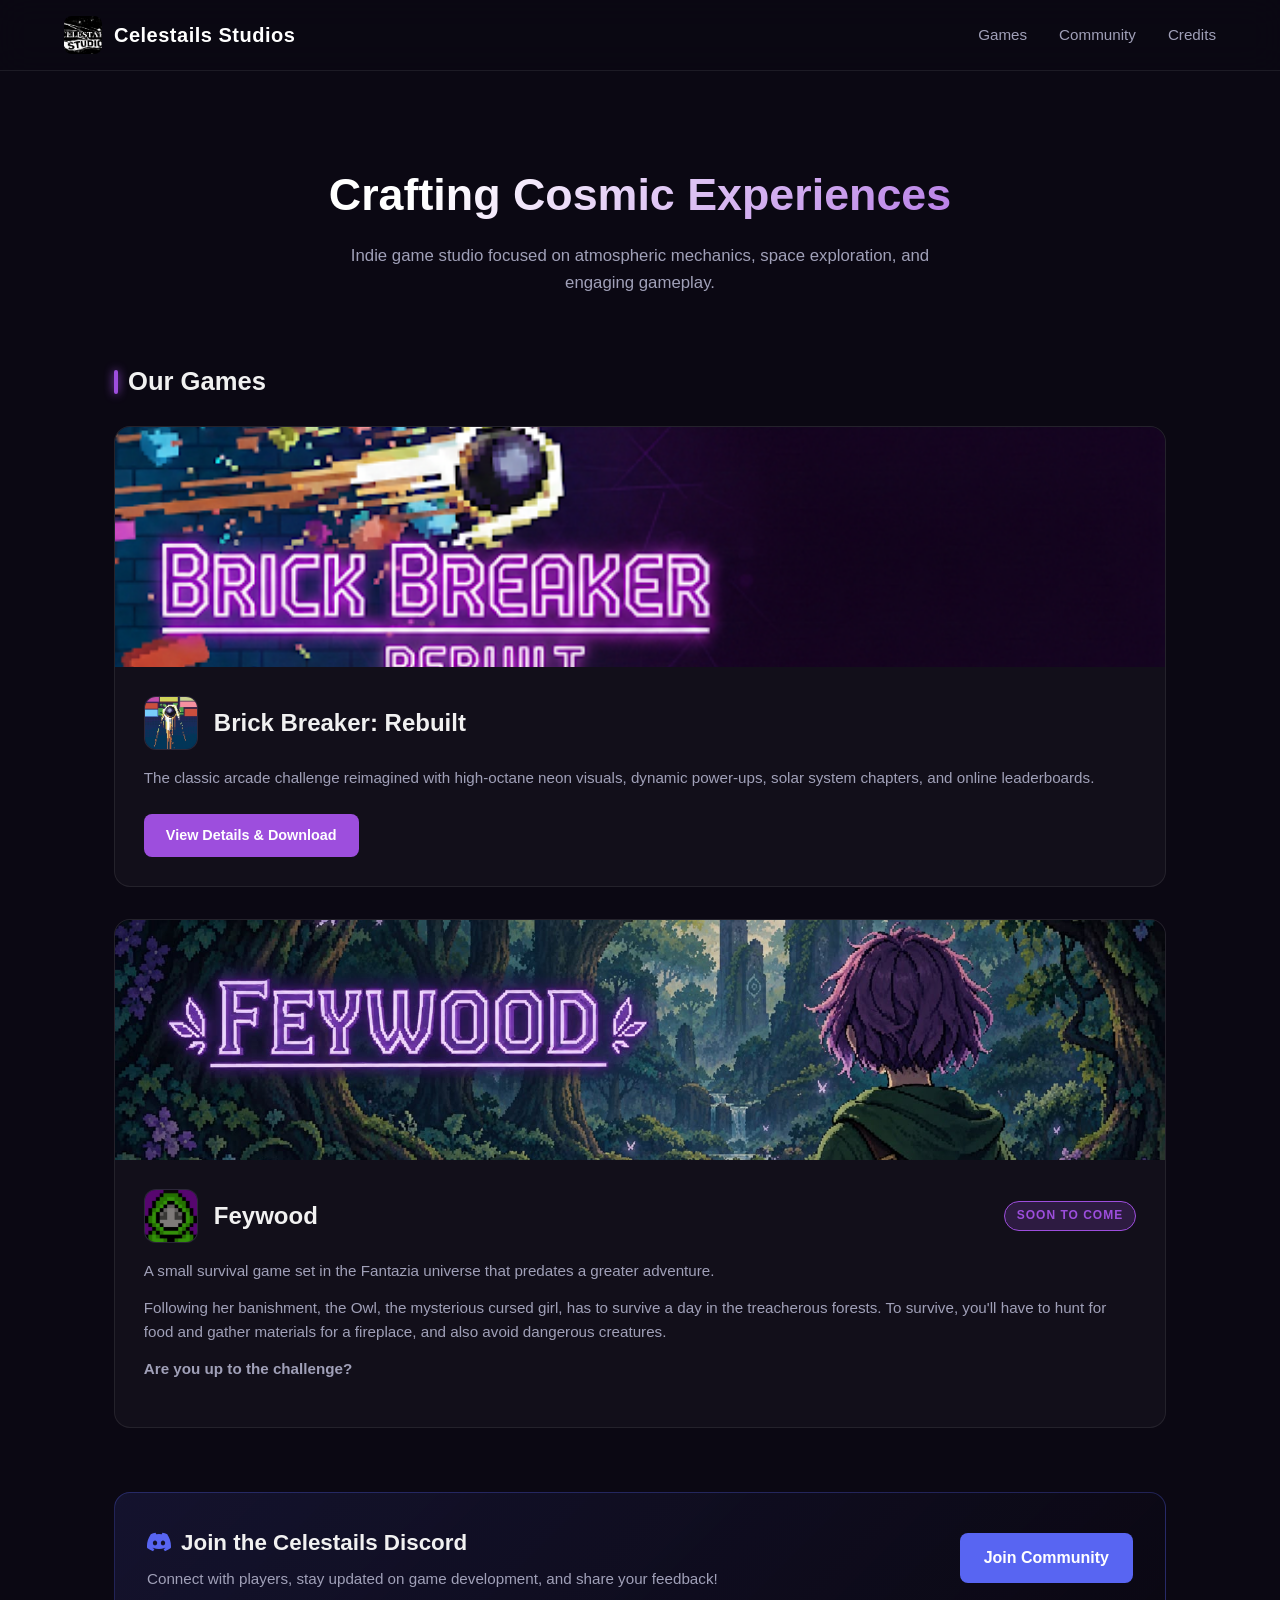
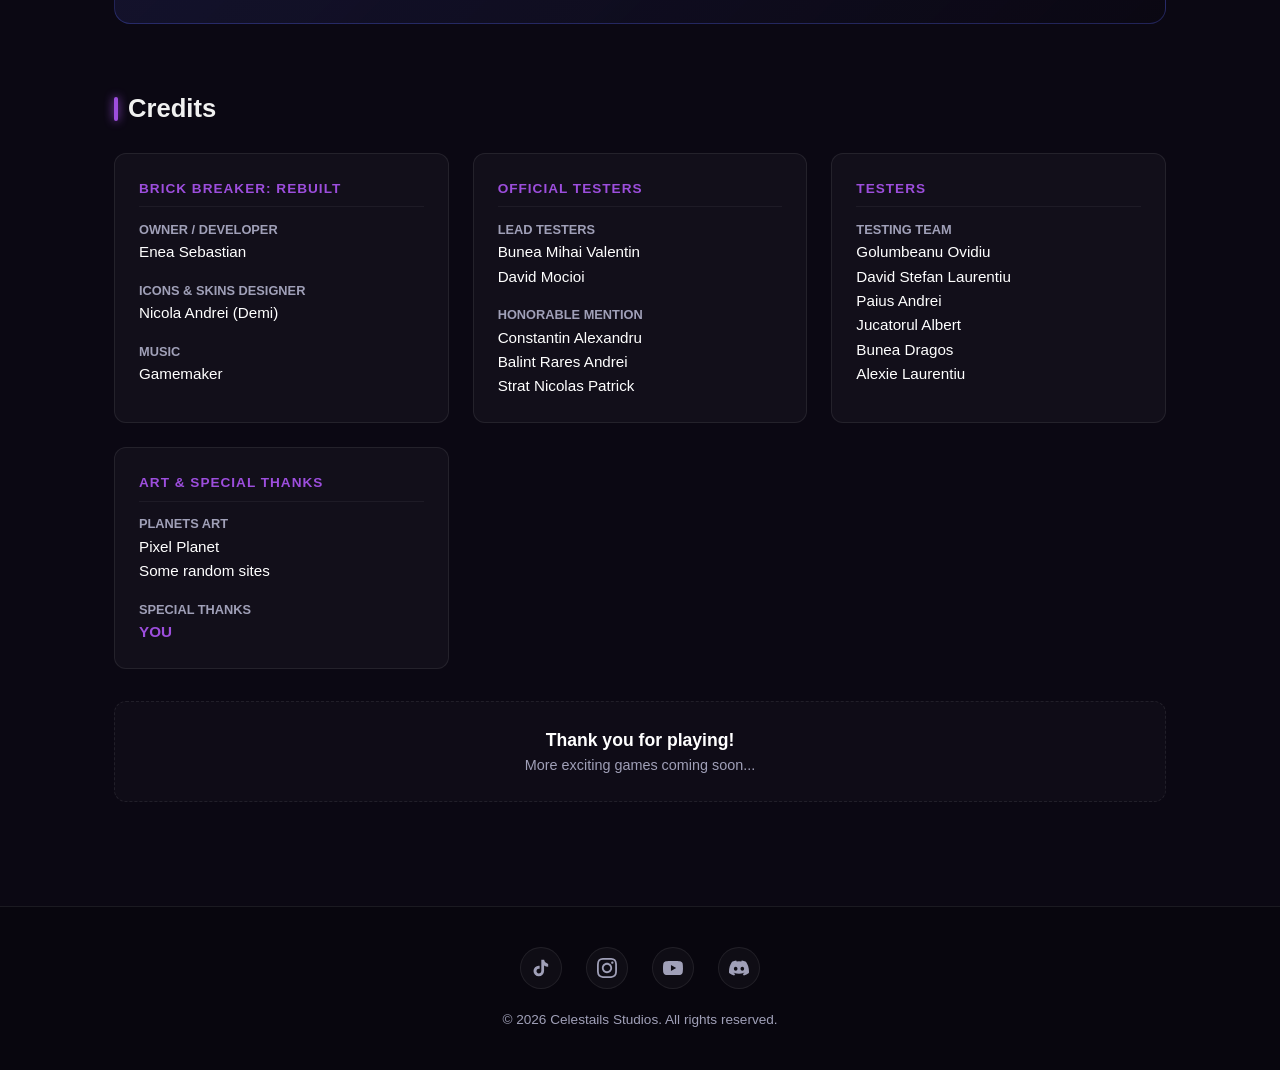
==== index.html @ 31f3bcfd "Update" ====
<!DOCTYPE html>
<html lang="en">
<head>
    <meta charset="UTF-8">
    <meta name="viewport" content="width=device-width, initial-scale=1.0">
    <title>Celestails Studios - Official Website</title>
    <link rel="stylesheet" href="style.css">
</head>
<body>

    <!-- HEADER GLASSMARPHISM -->
    <header>
        <a href="index.html" class="logo-container">
            <img src="assets/Celestails Studios Banner.png" alt="Celestails Studios Logo" class="logo-img" onerror="this.style.display='none'">
            <span class="logo-text">Celestails Studios</span>
        </a>
        <nav>
            <a href="#games">Games</a>
            <a href="#discord">Community</a>
            <a href="#credits">Credits</a>
        </nav>
    </header>

    <div class="container">

        <!-- HERO SECTION -->
        <section class="hero">
            <h1>Crafting Cosmic Experiences</h1>
            <p>Indie game studio focused on atmospheric mechanics, space exploration, and engaging gameplay.</p>
        </section>

        <!-- OUR GAMES SECTION -->
        <section id="games">
            <h2 class="section-title">Our Games</h2>

            <div class="games-grid">

                <!-- GAME 1: BRICK BREAKER REBUILT -->
                <div class="game-card">
                    <img src="assets/BrickBreakerBanner.png" alt="Brick Breaker Banner" class="game-banner">
                    <div class="game-content">
                        <div class="game-header-flex">
                            <img src="assets/BrickBreakerIcon.png" alt="Brick Breaker Icon" class="game-icon">
                            <div>
                                <h3 class="game-title">Brick Breaker: Rebuilt</h3>
                            </div>
                        </div>
                        <div class="game-description">
                            <p>The classic arcade challenge reimagined with high-octane neon visuals, dynamic power-ups, solar system chapters, and online leaderboards.</p>
                        </div>
                        <a href="game.html" class="btn-action">View Details & Download</a>
                    </div>
                </div>

                <!-- GAME 2: FEYWOOD (SOON TO COME) -->
                <div class="game-card">
                    <img src="assets/FeywoodBanner.jpeg" alt="Feywood Banner" class="game-banner">
                    <div class="game-content">
                        <div class="game-header-flex">
                            <img src="assets/FeywoodIcon.jpeg" alt="Feywood Icon" class="game-icon">
                            <div>
                                <h3 class="game-title">Feywood</h3>
                            </div>
                            <span class="badge-soon">Soon to Come</span>
                        </div>
                        <div class="game-description">
                            <p>A small survival game set in the Fantazia universe that predates a greater adventure.</p>
                            <p>Following her banishment, the Owl, the mysterious cursed girl, has to survive a day in the treacherous forests. To survive, you'll have to hunt for food and gather materials for a fireplace, and also avoid dangerous creatures.</p>
                            <p><strong>Are you up to the challenge?</strong></p>
                        </div>
                    </div>
                </div>

            </div>
        </section>

        <!-- DISCORD COMMUNITY SECTION -->
        <section id="discord">
            <div class="discord-section">
                <div class="discord-info">
                    <h3>
                        <svg width="24" height="24" viewBox="0 0 24 24" fill="#5865F2"><path d="M20.317 4.37a19.791 19.791 0 0 0-4.885-1.515.074.074 0 0 0-.079.037c-.21.375-.444.864-.608 1.25a18.27 18.27 0 0 0-5.487 0 12.64 12.64 0 0 0-.617-1.25.077.077 0 0 0-.079-.037A19.736 19.736 0 0 0 3.677 4.37a.07.07 0 0 0-.032.027C.533 9.046-.32 13.58.099 18.057a.082.082 0 0 0 .031.057 19.9 19.9 0 0 0 5.993 3.03.078.078 0 0 0 .084-.028c.462-.63.874-1.295 1.226-1.994.021-.041.001-.09-.041-.106a13.107 13.107 0 0 1-1.872-.892.077.077 0 0 1-.008-.128 10.2 10.2 0 0 0 .372-.292.074.074 0 0 1 .077-.01c3.928 1.793 8.18 1.793 12.061 0a.074.074 0 0 1 .078.01c.12.098.246.198.373.292a.077.077 0 0 1-.006.127 12.299 12.299 0 0 1-1.873.892.077.077 0 0 0-.041.107c.36.698.772 1.362 1.225 1.993a.076.076 0 0 0 .084.028 19.839 19.839 0 0 0 6.002-3.03.077.077 0 0 0 .032-.054c.5-5.177-.838-9.674-3.549-13.66a.061.061 0 0 0-.031-.028zM8.02 15.33c-1.183 0-2.157-1.085-2.157-2.419 0-1.333.956-2.419 2.157-2.419 1.21 0 2.176 1.096 2.157 2.42 0 1.333-.956 2.418-2.157 2.418zm7.975 0c-1.183 0-2.157-1.085-2.157-2.419 0-1.333.955-2.419 2.157-2.419 1.21 0 2.176 1.096 2.157 2.42 0 1.333-.946 2.418-2.157 2.418z" /></svg>
                        Join the Celestails Discord
                    </h3>
                    <p>Connect with players, stay updated on game development, and share your feedback!</p>
                </div>
                <a href="https://discord.gg/8gHms44fTD" target="_blank" rel="noopener noreferrer" class="btn-discord">
                    Join Community
                </a>
            </div>
        </section>

        <!-- CREDITS SECTION -->
        <section id="credits" class="credits-container">
            <h2 class="section-title">Credits</h2>

            <div class="credits-grid">

                <div class="credit-card">
                    <h4>Brick Breaker: Rebuilt</h4>
                    <div class="credit-group">
                        <div class="credit-role">Owner / Developer</div>
                        <div class="credit-name">Enea Sebastian</div>
                    </div>
                    <div class="credit-group">
                        <div class="credit-role">Icons & Skins Designer</div>
                        <div class="credit-name">Nicola Andrei (Demi)</div>
                    </div>
                    <div class="credit-group">
                        <div class="credit-role">Music</div>
                        <div class="credit-name">Gamemaker</div>
                    </div>
                </div>

                <div class="credit-card">
                    <h4>Official Testers</h4>
                    <div class="credit-group">
                        <div class="credit-role">Lead Testers</div>
                        <div class="credit-name">Bunea Mihai Valentin</div>
                        <div class="credit-name">David Mocioi</div>
                    </div>
                    <div class="credit-group" style="margin-top: 0.8rem;">
                        <div class="credit-role">Honorable Mention</div>
                        <div class="credit-name">Constantin Alexandru</div>
                        <div class="credit-name">Balint Rares Andrei</div>
                        <div class="credit-name">Strat Nicolas Patrick</div>
                    </div>
                </div>

                <div class="credit-card">
                    <h4>Testers</h4>
                    <div class="credit-group">
                        <div class="credit-role">Testing Team</div>
                        <div class="credit-name">Golumbeanu Ovidiu</div>
                        <div class="credit-name">David Stefan Laurentiu</div>
                        <div class="credit-name">Paius Andrei</div>
                        <div class="credit-name">Jucatorul Albert</div>
                        <div class="credit-name">Bunea Dragos</div>
                        <div class="credit-name">Alexie Laurentiu</div>
                    </div>
                </div>

                <div class="credit-card">
                    <h4>Art & Special Thanks</h4>
                    <div class="credit-group">
                        <div class="credit-role">Planets Art</div>
                        <div class="credit-name">Pixel Planet</div>
                        <div class="credit-name">Some random sites</div>
                    </div>
                    <div class="credit-group" style="margin-top: 0.8rem;">
                        <div class="credit-role">Special Thanks</div>
                        <div class="credit-name" style="color: var(--accent-purple); font-weight: 700;">YOU</div>
                    </div>
                </div>

            </div>

            <div class="credits-footer-note">
                <h5>Thank you for playing!</h5>
                <p>More exciting games coming soon...</p>
            </div>
        </section>

    </div>

    <!-- FOOTER -->
    <footer>
        <div class="social-links">
            <a href="https://www.tiktok.com/@celestails.studios" target="_blank" rel="noopener noreferrer" class="social-icon" title="TikTok">
                <svg viewBox="0 0 24 24"><path d="M19.59 6.69a4.83 4.83 0 0 1-3.77-4.25V2h-3.45v13.67a2.89 2.89 0 0 1-5.2 1.74 2.89 2.89 0 0 1 2.31-4.64 2.93 2.93 0 0 1 .88.13V9.4a6.84 6.84 0 0 0-1-.05A6.33 6.33 0 0 0 3 15.68 6.34 6.34 0 0 0 9.33 22 6.33 6.33 0 0 0 15.67 15.68V9a8.16 8.16 0 0 0 4.92 1.62V7.17a4.85 4.85 0 0 1-1-.48z" /></svg>
            </a>

            <a href="https://www.instagram.com/celestails.studios" target="_blank" rel="noopener noreferrer" class="social-icon" title="Instagram">
                <svg viewBox="0 0 24 24"><path d="M12 2.163c3.204 0 3.584.012 4.85.07 3.252.148 4.771 1.691 4.919 4.919.058 1.265.069 1.645.069 4.849 0 3.205-.012 3.584-.069 4.849-.149 3.225-1.664 4.771-4.919 4.919-1.266.058-1.644.07-4.85.07-3.204 0-3.584-.012-4.849-.07-3.26-.149-4.771-1.699-4.919-4.92-.058-1.265-.07-1.644-.07-4.849 0-3.204.013-3.583.07-4.849.149-3.227 1.664-4.771 4.919-4.919 1.266-.057 1.645-.069 4.849-.069zm0-2.163c-3.259 0-3.667.014-4.947.072-4.358.2-6.78 2.618-6.98 6.98-.059 1.281-.073 1.689-.073 4.948 0 3.259.014 3.668.072 4.948.2 4.358 2.618 6.78 6.98 6.98 1.281.058 1.689.072 4.948.072 3.259 0 3.668-.014 4.948-.072 4.354-.2 6.782-2.618 6.979-6.98.059-1.28.073-1.689.073-4.948 0-3.259-.014-3.667-.072-4.947-.196-4.354-2.617-6.78-6.979-6.98-1.281-.059-1.69-.073-4.949-.073zm0 5.838c-3.403 0-6.162 2.759-6.162 6.162s2.759 6.163 6.162 6.163 6.162-2.759 6.162-6.163c0-3.403-2.759-6.162-6.162-6.162zm0 10.162c-2.209 0-4-1.79-4-4 0-2.209 1.791-4 4-4s4 1.791 4 4c0 2.21-1.791 4-4 4zm6.406-11.845c-.796 0-1.441.645-1.441 1.44s.645 1.44 1.441 1.44c.795 0 1.439-.645 1.439-1.44s-.644-1.44-1.439-1.44z" /></svg>
            </a>

            <a href="https://www.youtube.com/@CelestailsStudios" target="_blank" rel="noopener noreferrer" class="social-icon" title="YouTube">
                <svg viewBox="0 0 24 24"><path d="M23.498 6.186a3.016 3.016 0 0 0-2.122-2.136C19.505 3.545 12 3.545 12 3.545s-7.505 0-9.377.505A3.017 3.017 0 0 0 .502 6.186C0 8.07 0 12 0 12s0 3.93.502 5.814a3.016 3.016 0 0 0 2.122 2.136c1.871.505 9.376.505 9.376.505s7.505 0 9.377-.505a3.015 3.015 0 0 0 2.122-2.136C24 15.93 24 12 24 12s0-3.93-.502-5.814zM9.545 15.568V8.432L15.818 12l-6.273 3.568z" /></svg>
            </a>

            <a href="https://discord.gg/8gHms44fTD" target="_blank" rel="noopener noreferrer" class="social-icon" title="Discord">
                <svg viewBox="0 0 24 24"><path d="M20.317 4.37a19.791 19.791 0 0 0-4.885-1.515.074.074 0 0 0-.079.037c-.21.375-.444.864-.608 1.25a18.27 18.27 0 0 0-5.487 0 12.64 12.64 0 0 0-.617-1.25.077.077 0 0 0-.079-.037A19.736 19.736 0 0 0 3.677 4.37a.07.07 0 0 0-.032.027C.533 9.046-.32 13.58.099 18.057a.082.082 0 0 0 .031.057 19.9 19.9 0 0 0 5.993 3.03.078.078 0 0 0 .084-.028c.462-.63.874-1.295 1.226-1.994.021-.041.001-.09-.041-.106a13.107 13.107 0 0 1-1.872-.892.077.077 0 0 1-.008-.128 10.2 10.2 0 0 0 .372-.292.074.074 0 0 1 .077-.01c3.928 1.793 8.18 1.793 12.061 0a.074.074 0 0 1 .078.01c.12.098.246.198.373.292a.077.077 0 0 1-.006.127 12.299 12.299 0 0 1-1.873.892.077.077 0 0 0-.041.107c.36.698.772 1.362 1.225 1.993a.076.076 0 0 0 .084.028 19.839 19.839 0 0 0 6.002-3.03.077.077 0 0 0 .032-.054c.5-5.177-.838-9.674-3.549-13.66a.061.061 0 0 0-.031-.028zM8.02 15.33c-1.183 0-2.157-1.085-2.157-2.419 0-1.333.956-2.419 2.157-2.419 1.21 0 2.176 1.096 2.157 2.42 0 1.333-.956 2.418-2.157 2.418zm7.975 0c-1.183 0-2.157-1.085-2.157-2.419 0-1.333.955-2.419 2.157-2.419 1.21 0 2.176 1.096 2.157 2.42 0 1.333-.946 2.418-2.157 2.418z" /></svg>
            </a>
        </div>
        <p class="copyright">&copy; 2026 Celestails Studios. All rights reserved.</p>
    </footer>

</body>
</html>
---- style.css ----
/* --- ROOT VARIABLES & BASE RESET --- */
:root {
    --bg-color: #0b0813;
    --card-bg: rgba(255, 255, 255, 0.03);
    --card-border: rgba(255, 255, 255, 0.08);
    --accent-purple: #9d4edd;
    --accent-glow: rgba(157, 78, 221, 0.35);
    --text-main: #f1f1f1;
    --text-muted: #a0a0b8;
    --discord-blue: #5865F2;
}

* {
    margin: 0;
    padding: 0;
    box-sizing: border-box;
    font-family: 'Segoe UI', Tahoma, Geneva, Verdana, sans-serif;
}

body {
    background-color: var(--bg-color);
    color: var(--text-main);
    line-height: 1.6;
    overflow-x: hidden;
}

/* --- GLASS HEADER --- */
header {
    position: sticky;
    top: 0;
    width: 100%;
    background: rgba(11, 8, 19, 0.75);
    backdrop-filter: blur(16px);
    -webkit-backdrop-filter: blur(16px);
    border-bottom: 1px solid var(--card-border);
    z-index: 1000;
    padding: 1rem 5%;
    display: flex;
    justify-content: space-between;
    align-items: center;
}

.logo-container {
    display: flex;
    align-items: center;
    gap: 12px;
    text-decoration: none;
}

.logo-img {
    width: 38px;
    height: 38px;
    border-radius: 8px;
    object-fit: cover;
}

.logo-text {
    font-size: 1.25rem;
    font-weight: 700;
    color: #fff;
    letter-spacing: 0.5px;
    transition: text-shadow 0.3s ease;
}

.logo-container:hover .logo-text {
    text-shadow: 0 0 12px var(--accent-purple);
}

nav {
    display: flex;
    gap: 2rem;
}

    nav a {
        color: var(--text-muted);
        text-decoration: none;
        font-weight: 500;
        font-size: 0.95rem;
        transition: color 0.3s ease;
        position: relative;
    }

        nav a:hover {
            color: var(--text-main);
        }

        nav a::after {
            content: '';
            position: absolute;
            width: 0;
            height: 2px;
            bottom: -4px;
            left: 0;
            background-color: var(--accent-purple);
            transition: width 0.3s ease;
        }

        nav a:hover::after {
            width: 100%;
        }

/* --- CONTAINER & HERO --- */
.container {
    max-width: 1100px;
    margin: 0 auto;
    padding: 2.5rem 1.5rem;
}

.hero {
    text-align: center;
    padding: 3rem 1rem 4rem 1rem;
}

    .hero h1 {
        font-size: 2.8rem;
        font-weight: 800;
        background: linear-gradient(135deg, #fff 30%, var(--accent-purple) 100%);
        -webkit-background-clip: text;
        -webkit-text-fill-color: transparent;
        margin-bottom: 0.8rem;
    }

    .hero p {
        color: var(--text-muted);
        max-width: 600px;
        margin: 0 auto;
        font-size: 1.05rem;
    }

.section-title {
    font-size: 1.6rem;
    font-weight: 700;
    margin-bottom: 1.5rem;
    display: flex;
    align-items: center;
    gap: 10px;
}

    .section-title::before {
        content: '';
        width: 4px;
        height: 24px;
        background: var(--accent-purple);
        border-radius: 2px;
        box-shadow: 0 0 10px var(--accent-purple);
    }

/* --- GAMES CARDS --- */
.games-grid {
    display: flex;
    flex-direction: column;
    gap: 2rem;
    margin-bottom: 4rem;
}

.game-card {
    background: var(--card-bg);
    border: 1px solid var(--card-border);
    border-radius: 16px;
    overflow: hidden;
    display: flex;
    flex-direction: column;
    transition: transform 0.3s ease, border-color 0.3s ease, box-shadow 0.3s ease;
}

    .game-card:hover {
        border-color: rgba(157, 78, 221, 0.4);
        box-shadow: 0 8px 30px rgba(0, 0, 0, 0.4);
    }

.game-banner {
    width: 100%;
    height: 240px;
    object-fit: cover;
    background-color: #1a1528;
}

.game-content {
    padding: 1.8rem;
}

.game-header-flex {
    display: flex;
    align-items: center;
    gap: 16px;
    margin-bottom: 1rem;
}

.game-icon {
    width: 54px;
    height: 54px;
    border-radius: 12px;
    object-fit: cover;
    border: 1px solid var(--card-border);
    background-color: #1a1528;
}

.game-title {
    font-size: 1.5rem;
    font-weight: 700;
}

.badge-soon {
    display: inline-block;
    background: rgba(157, 78, 221, 0.2);
    color: var(--accent-purple);
    border: 1px solid var(--accent-purple);
    padding: 4px 12px;
    border-radius: 20px;
    font-size: 0.75rem;
    font-weight: 700;
    text-transform: uppercase;
    letter-spacing: 1px;
    margin-left: auto;
}

.game-description {
    color: var(--text-muted);
    font-size: 0.95rem;
    margin-bottom: 1rem;
}

    .game-description p {
        margin-bottom: 0.8rem;
    }

.btn-action {
    display: inline-block;
    background: var(--accent-purple);
    color: #fff;
    padding: 10px 22px;
    border-radius: 8px;
    text-decoration: none;
    font-weight: 600;
    font-size: 0.9rem;
    transition: background 0.3s ease, box-shadow 0.3s ease;
    margin-top: 0.5rem;
}

    .btn-action:hover {
        background: #8a2be2;
        box-shadow: 0 0 15px var(--accent-glow);
    }

/* --- DISCORD SECTION --- */
.discord-section {
    background: linear-gradient(135deg, rgba(88, 101, 242, 0.12) 0%, rgba(11, 8, 19, 0.6) 100%);
    border: 1px solid rgba(88, 101, 242, 0.3);
    border-radius: 16px;
    padding: 2rem;
    display: flex;
    align-items: center;
    justify-content: space-between;
    gap: 1.5rem;
    margin-bottom: 4rem;
    flex-wrap: wrap;
}

.discord-info h3 {
    font-size: 1.4rem;
    margin-bottom: 0.4rem;
    display: flex;
    align-items: center;
    gap: 10px;
}

.discord-info p {
    color: var(--text-muted);
    font-size: 0.95rem;
}

.btn-discord {
    background: var(--discord-blue);
    color: #fff;
    padding: 12px 24px;
    border-radius: 8px;
    text-decoration: none;
    font-weight: 600;
    display: flex;
    align-items: center;
    gap: 10px;
    transition: transform 0.2s ease, box-shadow 0.3s ease;
}

    .btn-discord:hover {
        transform: translateY(-2px);
        box-shadow: 0 0 20px rgba(88, 101, 242, 0.4);
    }

/* --- CREDITS GRID --- */
.credits-container {
    margin-bottom: 4rem;
}

.credits-grid {
    display: grid;
    grid-template-columns: repeat(auto-fit, minmax(250px, 1fr));
    gap: 1.5rem;
}

.credit-card {
    background: var(--card-bg);
    border: 1px solid var(--card-border);
    border-radius: 12px;
    padding: 1.5rem;
}

    .credit-card h4 {
        color: var(--accent-purple);
        font-size: 0.85rem;
        text-transform: uppercase;
        letter-spacing: 1px;
        margin-bottom: 0.8rem;
        border-bottom: 1px solid rgba(255, 255, 255, 0.05);
        padding-bottom: 0.4rem;
    }

.credit-group {
    margin-bottom: 1rem;
}

    .credit-group:last-child {
        margin-bottom: 0;
    }

.credit-role {
    font-size: 0.8rem;
    color: var(--text-muted);
    font-weight: 600;
    text-transform: uppercase;
}

.credit-name {
    font-size: 0.95rem;
    color: #fff;
    font-weight: 500;
}

.credits-footer-note {
    text-align: center;
    margin-top: 2rem;
    padding: 1.5rem;
    background: rgba(255, 255, 255, 0.02);
    border-radius: 12px;
    border: 1px dashed var(--card-border);
}

    .credits-footer-note h5 {
        font-size: 1.1rem;
        color: #fff;
    }

    .credits-footer-note p {
        color: var(--text-muted);
        font-size: 0.9rem;
    }

/* --- FOOTER & SOCIALS --- */
footer {
    border-top: 1px solid var(--card-border);
    padding: 2.5rem 1.5rem;
    text-align: center;
    background: rgba(8, 6, 14, 0.9);
}

.social-links {
    display: flex;
    justify-content: center;
    align-items: center;
    gap: 1.5rem;
    margin-bottom: 1.2rem;
}

.social-icon {
    width: 42px;
    height: 42px;
    border-radius: 50%;
    background: var(--card-bg);
    border: 1px solid var(--card-border);
    display: flex;
    align-items: center;
    justify-content: center;
    color: var(--text-muted);
    text-decoration: none;
    transition: all 0.3s ease;
}

    .social-icon svg {
        width: 20px;
        height: 20px;
        fill: currentColor;
    }

    .social-icon:hover {
        color: #fff;
        background: var(--accent-purple);
        border-color: var(--accent-purple);
        transform: translateY(-3px);
        box-shadow: 0 0 15px var(--accent-glow);
    }

.copyright {
    color: var(--text-muted);
    font-size: 0.85rem;
}

@media (max-width: 768px) {
    header {
        padding: 1rem;
    }

    .hero h1 {
        font-size: 2.1rem;
    }

    .discord-section {
        flex-direction: column;
        text-align: center;
    }
}
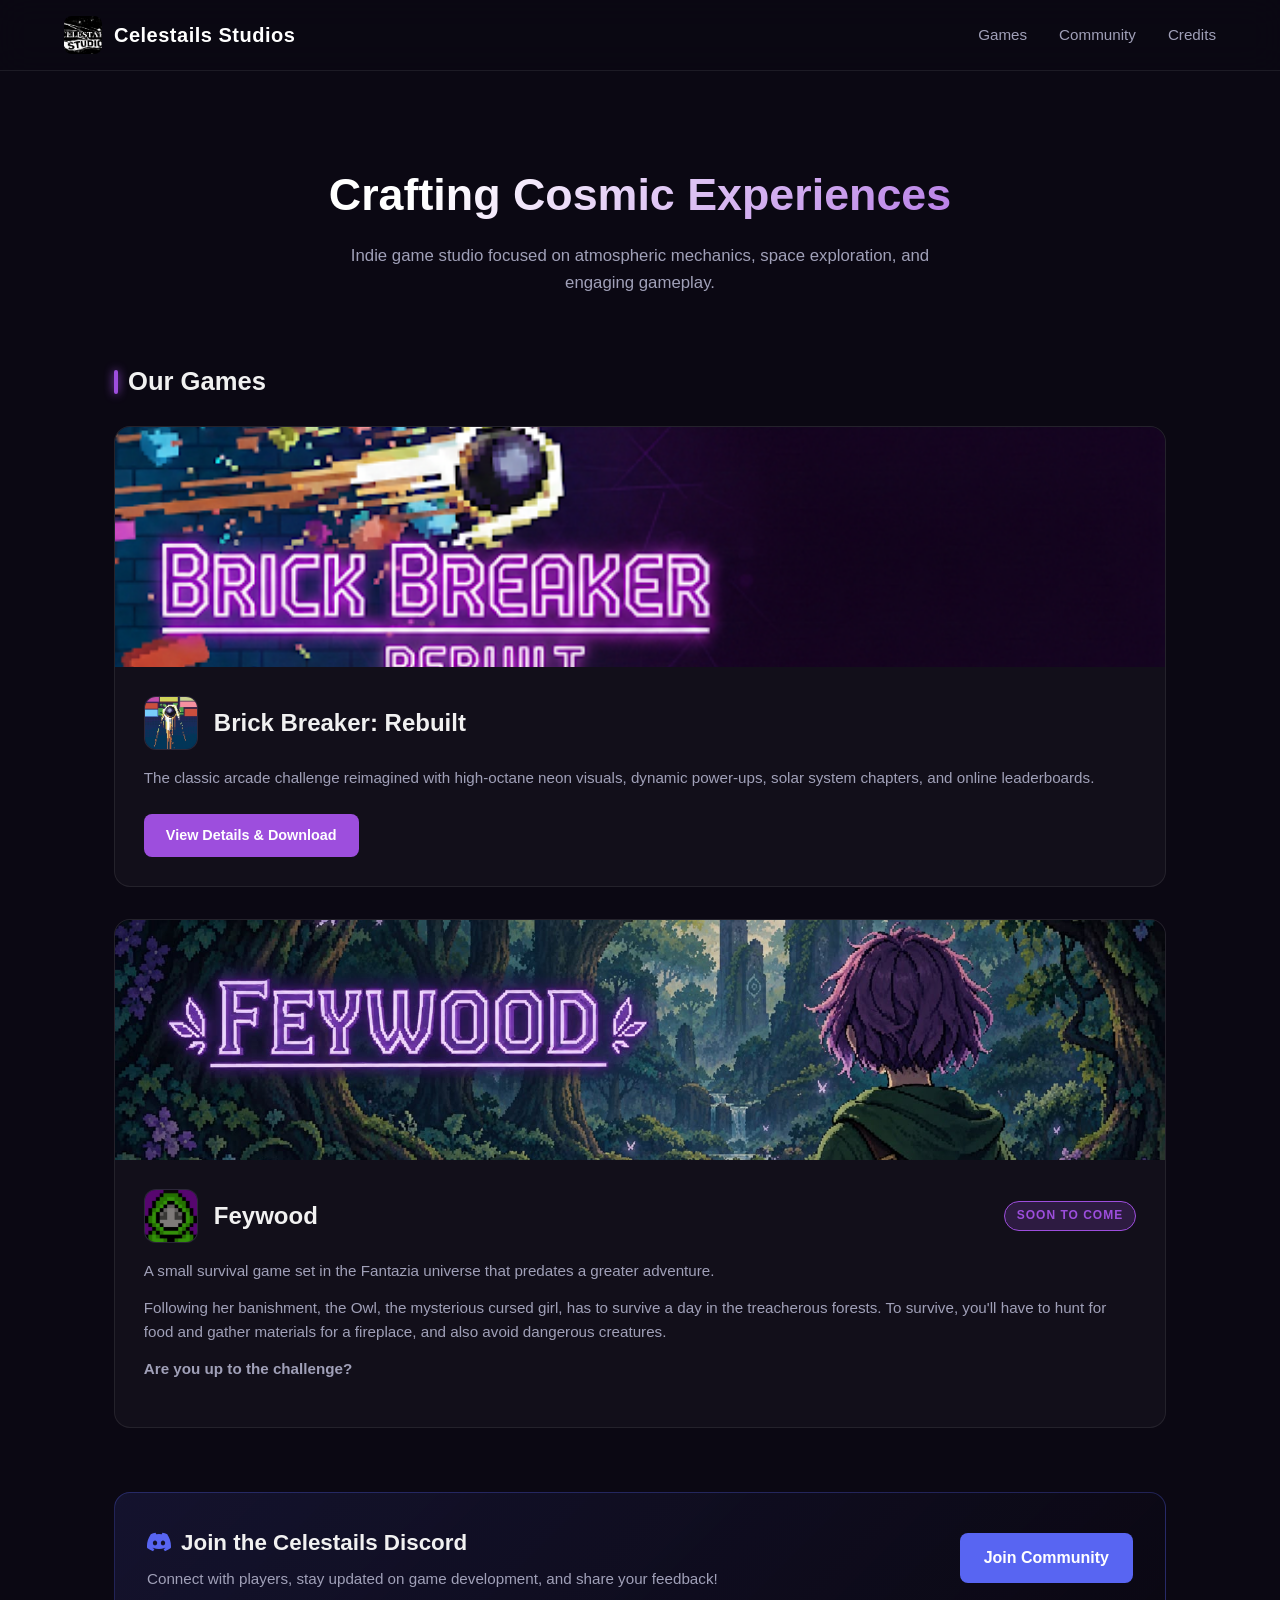
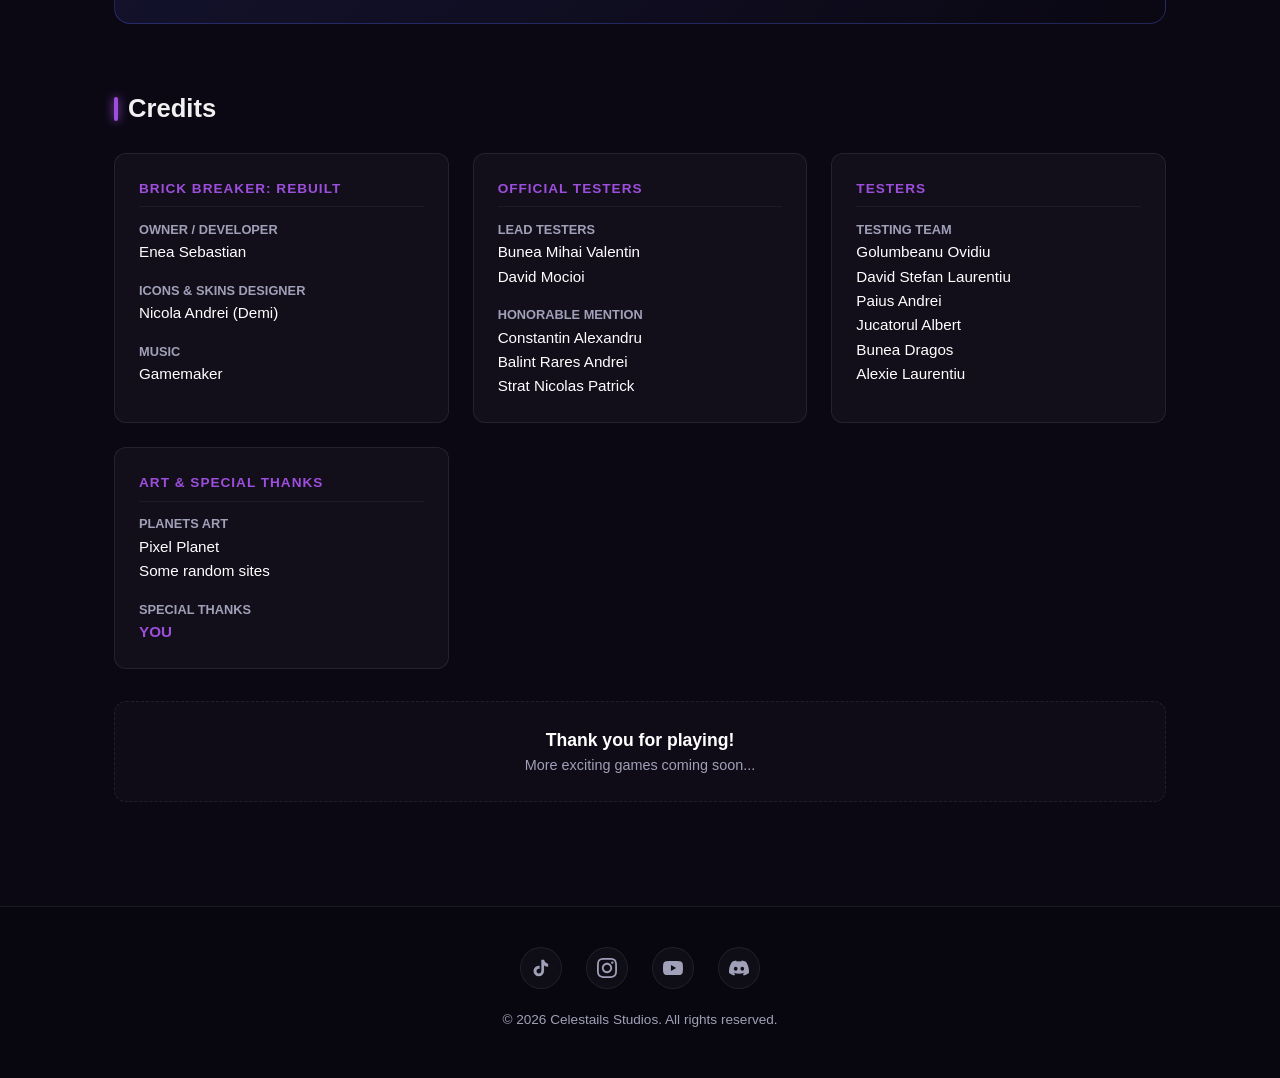
==== commit a2a0fcd1: "Conditii si Policy" ====
--- a/index.html
+++ b/index.html
@@ -170,7 +170,7 @@
                 <svg viewBox="0 0 24 24"><path d="M19.59 6.69a4.83 4.83 0 0 1-3.77-4.25V2h-3.45v13.67a2.89 2.89 0 0 1-5.2 1.74 2.89 2.89 0 0 1 2.31-4.64 2.93 2.93 0 0 1 .88.13V9.4a6.84 6.84 0 0 0-1-.05A6.33 6.33 0 0 0 3 15.68 6.34 6.34 0 0 0 9.33 22 6.33 6.33 0 0 0 15.67 15.68V9a8.16 8.16 0 0 0 4.92 1.62V7.17a4.85 4.85 0 0 1-1-.48z" /></svg>
             </a>
 
-            <a href="https://www.instagram.com/celestails.studios" target="_blank" rel="noopener noreferrer" class="social-icon" title="Instagram">
+            <a href="https://www.instagram.com/celestails_studios?stkn=dnV1eXo4OGFuM25x" target="_blank" rel="noopener noreferrer" class="social-icon" title="Instagram">
                 <svg viewBox="0 0 24 24"><path d="M12 2.163c3.204 0 3.584.012 4.85.07 3.252.148 4.771 1.691 4.919 4.919.058 1.265.069 1.645.069 4.849 0 3.205-.012 3.584-.069 4.849-.149 3.225-1.664 4.771-4.919 4.919-1.266.058-1.644.07-4.85.07-3.204 0-3.584-.012-4.849-.07-3.26-.149-4.771-1.699-4.919-4.92-.058-1.265-.07-1.644-.07-4.849 0-3.204.013-3.583.07-4.849.149-3.227 1.664-4.771 4.919-4.919 1.266-.057 1.645-.069 4.849-.069zm0-2.163c-3.259 0-3.667.014-4.947.072-4.358.2-6.78 2.618-6.98 6.98-.059 1.281-.073 1.689-.073 4.948 0 3.259.014 3.668.072 4.948.2 4.358 2.618 6.78 6.98 6.98 1.281.058 1.689.072 4.948.072 3.259 0 3.668-.014 4.948-.072 4.354-.2 6.782-2.618 6.979-6.98.059-1.28.073-1.689.073-4.948 0-3.259-.014-3.667-.072-4.947-.196-4.354-2.617-6.78-6.979-6.98-1.281-.059-1.69-.073-4.949-.073zm0 5.838c-3.403 0-6.162 2.759-6.162 6.162s2.759 6.163 6.162 6.163 6.162-2.759 6.162-6.163c0-3.403-2.759-6.162-6.162-6.162zm0 10.162c-2.209 0-4-1.79-4-4 0-2.209 1.791-4 4-4s4 1.791 4 4c0 2.21-1.791 4-4 4zm6.406-11.845c-.796 0-1.441.645-1.441 1.44s.645 1.44 1.441 1.44c.795 0 1.439-.645 1.439-1.44s-.644-1.44-1.439-1.44z" /></svg>
             </a>
 
--- a/style.css
+++ b/style.css
@@ -145,7 +145,7 @@
         box-shadow: 0 0 10px var(--accent-purple);
     }
 
-/* --- GAMES CARDS --- */
+/* --- GAMES CARDS (INDEX) --- */
 .games-grid {
     display: flex;
     flex-direction: column;
@@ -242,6 +242,135 @@
         box-shadow: 0 0 15px var(--accent-glow);
     }
 
+/* --- GAME DETAILS PAGE SPECIFICS --- */
+.back-btn {
+    display: inline-flex;
+    align-items: center;
+    gap: 8px;
+    color: var(--text-muted);
+    text-decoration: none;
+    font-weight: 600;
+    font-size: 0.95rem;
+    margin-bottom: 1.5rem;
+    transition: color 0.3s ease;
+}
+
+    .back-btn:hover {
+        color: var(--accent-purple);
+    }
+
+.game-detail-header {
+    display: flex;
+    align-items: center;
+    gap: 2rem;
+    margin-bottom: 2rem;
+    background: var(--card-bg);
+    border: 1px solid var(--card-border);
+    border-radius: 16px;
+    padding: 2rem;
+}
+
+.game-detail-icon {
+    width: 90px;
+    height: 90px;
+    border-radius: 18px;
+    object-fit: cover;
+    border: 2px solid var(--accent-purple);
+    box-shadow: 0 0 20px var(--accent-glow);
+    background-color: #1a1528;
+}
+
+.game-detail-title h1 {
+    font-size: 2.2rem;
+    font-weight: 800;
+    color: #fff;
+    margin-bottom: 0.3rem;
+}
+
+.game-detail-title p {
+    color: var(--text-muted);
+    font-size: 1.05rem;
+}
+
+.detail-card {
+    background: var(--card-bg);
+    border: 1px solid var(--card-border);
+    border-radius: 16px;
+    padding: 2.5rem;
+    margin-bottom: 4rem;
+}
+
+.cta-box {
+    text-align: center;
+    padding: 1rem 0 2.5rem 0;
+    border-bottom: 1px solid var(--card-border);
+    margin-bottom: 2.5rem;
+}
+
+.btn-download {
+    display: inline-flex;
+    align-items: center;
+    gap: 10px;
+    background: linear-gradient(135deg, var(--accent-purple) 0%, #7b2cbf 100%);
+    color: #fff;
+    padding: 14px 28px;
+    border-radius: 12px;
+    text-decoration: none;
+    font-weight: 700;
+    font-size: 1.05rem;
+    transition: transform 0.2s ease, box-shadow 0.3s ease;
+    box-shadow: 0 4px 20px var(--accent-glow);
+}
+
+    .btn-download:hover {
+        transform: translateY(-3px);
+        box-shadow: 0 6px 25px rgba(157, 78, 221, 0.6);
+    }
+
+.detail-section {
+    margin-bottom: 2.5rem;
+}
+
+    .detail-section:last-child {
+        margin-bottom: 0;
+    }
+
+    .detail-section h3 {
+        font-size: 1.35rem;
+        color: #fff;
+        margin-bottom: 1rem;
+        display: flex;
+        align-items: center;
+        gap: 10px;
+    }
+
+    .detail-section p {
+        color: var(--text-muted);
+        font-size: 1rem;
+        line-height: 1.7;
+    }
+
+.feature-list {
+    list-style: none;
+    display: flex;
+    flex-direction: column;
+    gap: 0.8rem;
+}
+
+    .feature-list li {
+        background: rgba(255, 255, 255, 0.02);
+        border: 1px solid rgba(255, 255, 255, 0.05);
+        padding: 1rem 1.2rem;
+        border-radius: 10px;
+        color: var(--text-muted);
+        font-size: 0.95rem;
+        line-height: 1.6;
+    }
+
+        .feature-list li strong {
+            color: #fff;
+        }
+
 /* --- DISCORD SECTION --- */
 .discord-section {
     background: linear-gradient(135deg, rgba(88, 101, 242, 0.12) 0%, rgba(11, 8, 19, 0.6) 100%);
@@ -402,7 +531,25 @@
 .copyright {
     color: var(--text-muted);
     font-size: 0.85rem;
-}
+    margin-bottom: 0.5rem;
+}
+
+.legal-links {
+    display: flex;
+    justify-content: center;
+    gap: 1rem;
+    font-size: 0.85rem;
+}
+
+    .legal-links a {
+        color: var(--text-muted);
+        text-decoration: none;
+        transition: color 0.3s ease;
+    }
+
+        .legal-links a:hover {
+            color: var(--accent-purple);
+        }
 
 @media (max-width: 768px) {
     header {
@@ -417,4 +564,10 @@
         flex-direction: column;
         text-align: center;
     }
-}
+
+    .game-detail-header {
+        flex-direction: column;
+        text-align: center;
+        gap: 1rem;
+    }
+}
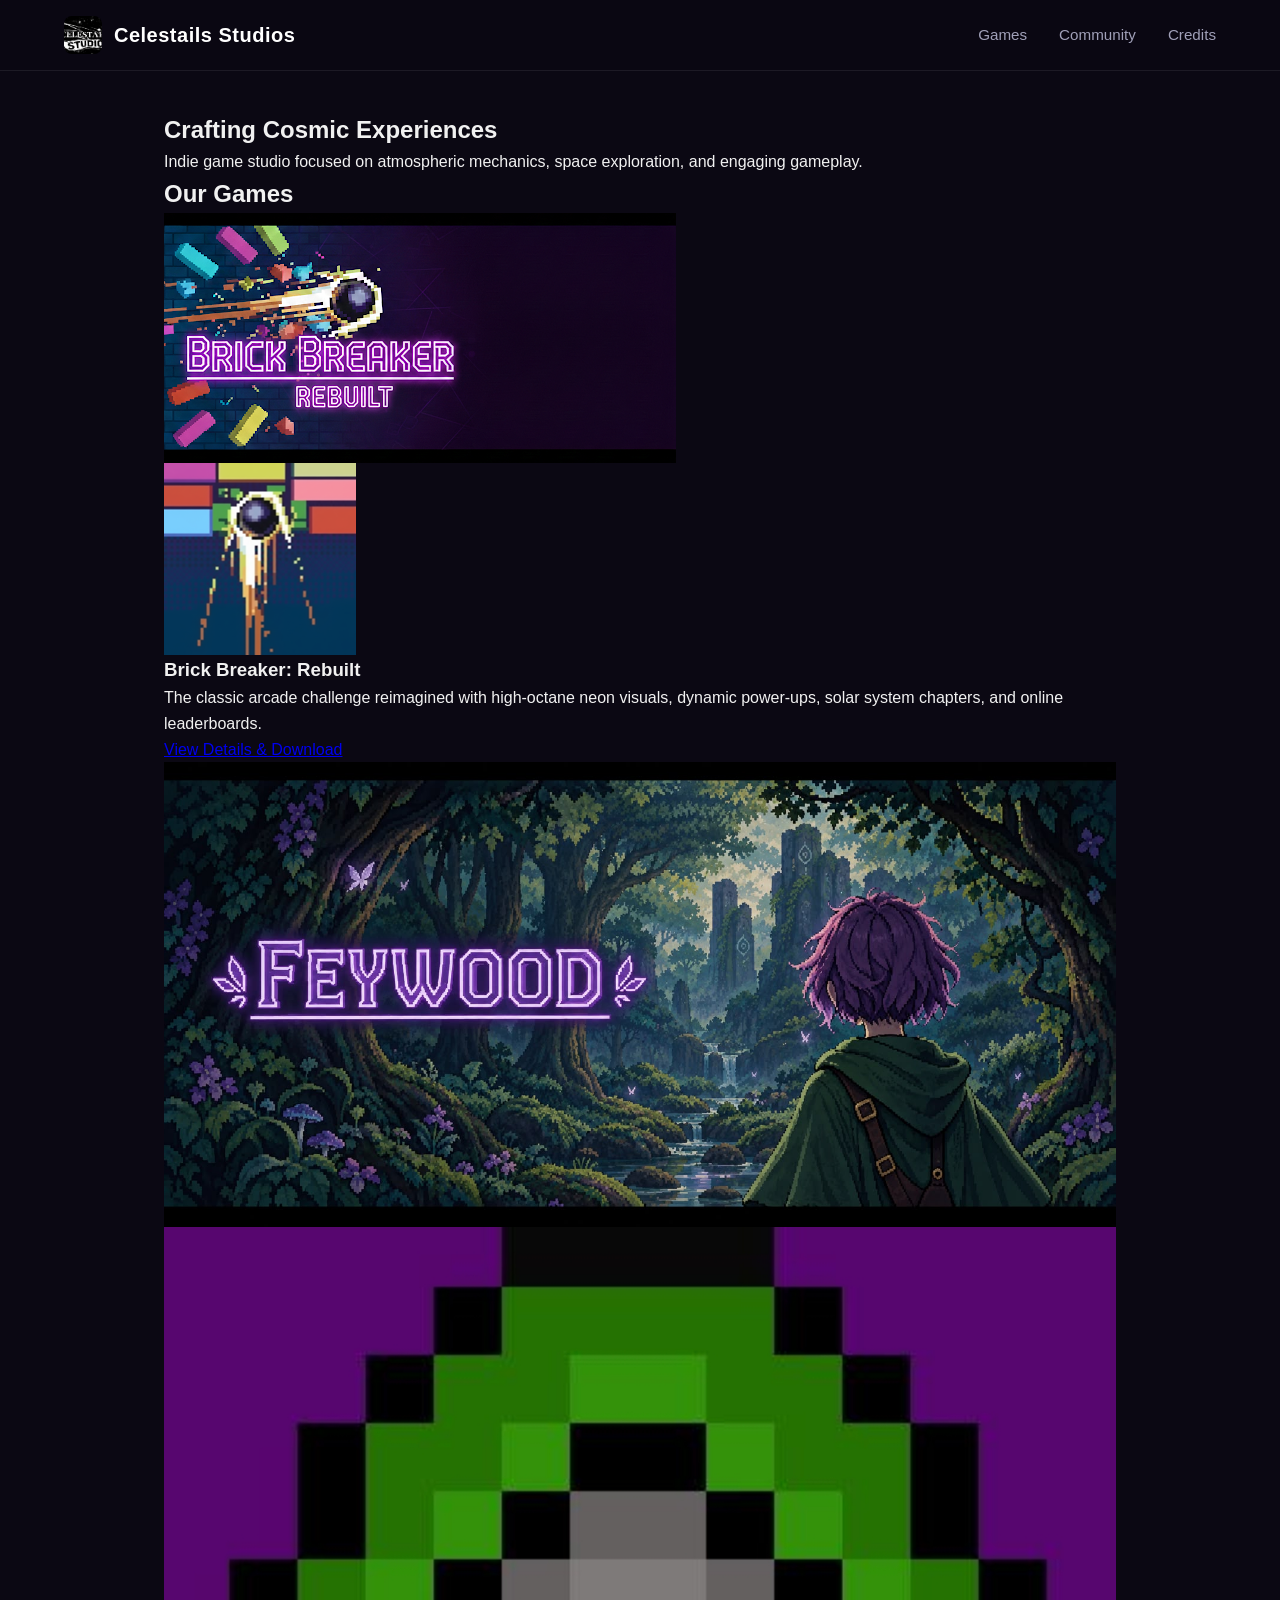
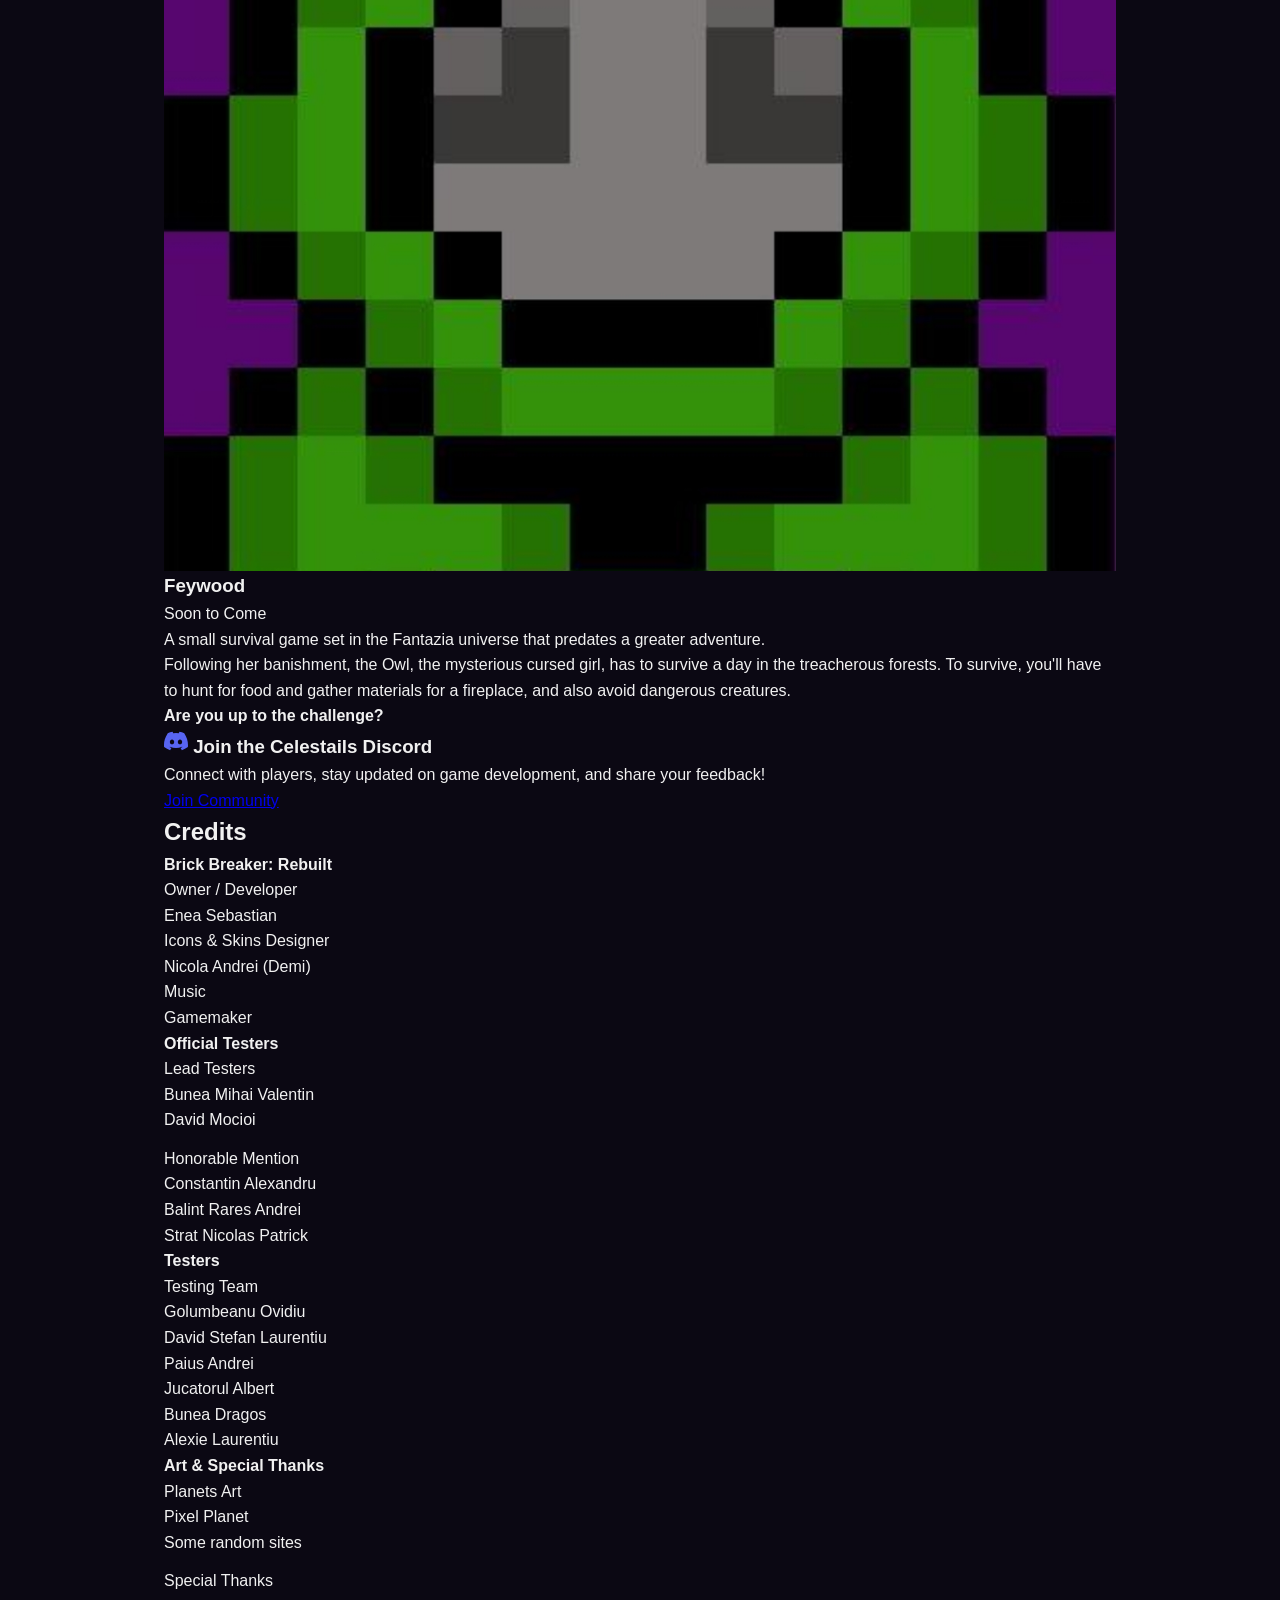
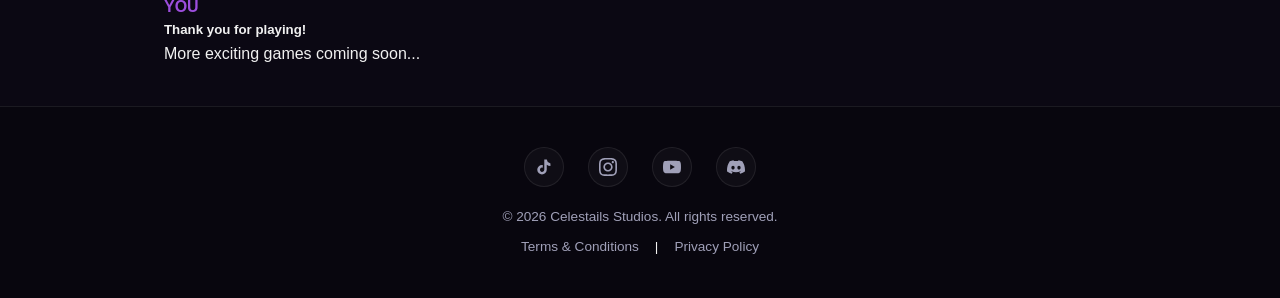
==== commit 1aec7c69: "Fixing" ====
--- a/index.html
+++ b/index.html
@@ -183,7 +183,13 @@
             </a>
         </div>
         <p class="copyright">&copy; 2026 Celestails Studios. All rights reserved.</p>
+        <div class="legal-links">
+            <a href="terms.html">Terms & Conditions</a>
+            <span>|</span>
+            <a href="privacy.html">Privacy Policy</a>
+        </div>
     </footer>
 
 </body>
-</html>+</html>
+
--- a/style.css
+++ b/style.css
@@ -24,12 +24,18 @@
     overflow-x: hidden;
 }
 
+img {
+    max-width: 100%;
+    height: auto;
+    display: block;
+}
+
 /* --- GLASS HEADER --- */
 header {
     position: sticky;
     top: 0;
     width: 100%;
-    background: rgba(11, 8, 19, 0.75);
+    background: rgba(11, 8, 19, 0.85);
     backdrop-filter: blur(16px);
     -webkit-backdrop-filter: blur(16px);
     border-bottom: 1px solid var(--card-border);
@@ -59,11 +65,6 @@
     font-weight: 700;
     color: #fff;
     letter-spacing: 0.5px;
-    transition: text-shadow 0.3s ease;
-}
-
-.logo-container:hover .logo-text {
-    text-shadow: 0 0 12px var(--accent-purple);
 }
 
 nav {
@@ -77,414 +78,163 @@
         font-weight: 500;
         font-size: 0.95rem;
         transition: color 0.3s ease;
-        position: relative;
     }
 
         nav a:hover {
-            color: var(--text-main);
+            color: var(--accent-purple);
         }
 
-        nav a::after {
-            content: '';
-            position: absolute;
-            width: 0;
-            height: 2px;
-            bottom: -4px;
-            left: 0;
-            background-color: var(--accent-purple);
-            transition: width 0.3s ease;
-        }
-
-        nav a:hover::after {
-            width: 100%;
-        }
-
-/* --- CONTAINER & HERO --- */
+/* --- LAYOUT CONTAINER --- */
 .container {
-    max-width: 1100px;
+    max-width: 1000px;
     margin: 0 auto;
     padding: 2.5rem 1.5rem;
 }
 
-.hero {
-    text-align: center;
-    padding: 3rem 1rem 4rem 1rem;
-}
-
-    .hero h1 {
-        font-size: 2.8rem;
-        font-weight: 800;
-        background: linear-gradient(135deg, #fff 30%, var(--accent-purple) 100%);
-        -webkit-background-clip: text;
-        -webkit-text-fill-color: transparent;
-        margin-bottom: 0.8rem;
-    }
-
-    .hero p {
-        color: var(--text-muted);
-        max-width: 600px;
-        margin: 0 auto;
-        font-size: 1.05rem;
-    }
-
-.section-title {
-    font-size: 1.6rem;
-    font-weight: 700;
-    margin-bottom: 1.5rem;
-    display: flex;
-    align-items: center;
-    gap: 10px;
-}
-
-    .section-title::before {
-        content: '';
-        width: 4px;
-        height: 24px;
-        background: var(--accent-purple);
-        border-radius: 2px;
-        box-shadow: 0 0 10px var(--accent-purple);
-    }
-
-/* --- GAMES CARDS (INDEX) --- */
-.games-grid {
-    display: flex;
-    flex-direction: column;
-    gap: 2rem;
-    margin-bottom: 4rem;
-}
-
-.game-card {
-    background: var(--card-bg);
-    border: 1px solid var(--card-border);
-    border-radius: 16px;
-    overflow: hidden;
-    display: flex;
-    flex-direction: column;
-    transition: transform 0.3s ease, border-color 0.3s ease, box-shadow 0.3s ease;
-}
-
-    .game-card:hover {
-        border-color: rgba(157, 78, 221, 0.4);
-        box-shadow: 0 8px 30px rgba(0, 0, 0, 0.4);
-    }
-
-.game-banner {
-    width: 100%;
-    height: 240px;
-    object-fit: cover;
-    background-color: #1a1528;
-}
-
-.game-content {
-    padding: 1.8rem;
-}
-
-.game-header-flex {
-    display: flex;
-    align-items: center;
-    gap: 16px;
-    margin-bottom: 1rem;
-}
-
-.game-icon {
-    width: 54px;
-    height: 54px;
-    border-radius: 12px;
-    object-fit: cover;
-    border: 1px solid var(--card-border);
-    background-color: #1a1528;
-}
-
-.game-title {
-    font-size: 1.5rem;
-    font-weight: 700;
-}
-
-.badge-soon {
-    display: inline-block;
-    background: rgba(157, 78, 221, 0.2);
-    color: var(--accent-purple);
-    border: 1px solid var(--accent-purple);
-    padding: 4px 12px;
-    border-radius: 20px;
-    font-size: 0.75rem;
-    font-weight: 700;
-    text-transform: uppercase;
-    letter-spacing: 1px;
-    margin-left: auto;
-}
-
-.game-description {
-    color: var(--text-muted);
-    font-size: 0.95rem;
-    margin-bottom: 1rem;
-}
-
-    .game-description p {
-        margin-bottom: 0.8rem;
-    }
-
-.btn-action {
-    display: inline-block;
-    background: var(--accent-purple);
-    color: #fff;
-    padding: 10px 22px;
-    border-radius: 8px;
-    text-decoration: none;
-    font-weight: 600;
-    font-size: 0.9rem;
-    transition: background 0.3s ease, box-shadow 0.3s ease;
-    margin-top: 0.5rem;
-}
-
-    .btn-action:hover {
-        background: #8a2be2;
-        box-shadow: 0 0 15px var(--accent-glow);
-    }
-
-/* --- GAME DETAILS PAGE SPECIFICS --- */
 .back-btn {
     display: inline-flex;
     align-items: center;
     gap: 8px;
-    color: var(--text-muted);
+    color: var(--accent-purple);
     text-decoration: none;
     font-weight: 600;
     font-size: 0.95rem;
     margin-bottom: 1.5rem;
-    transition: color 0.3s ease;
+    transition: opacity 0.3s ease;
 }
 
     .back-btn:hover {
-        color: var(--accent-purple);
-    }
-
-.game-detail-header {
-    display: flex;
-    align-items: center;
-    gap: 2rem;
-    margin-bottom: 2rem;
+        opacity: 0.8;
+    }
+
+/* --- CARD CONTAINER GENERAL --- */
+.detail-card, .legal-card {
+    background: var(--card-bg);
+    border: 1px solid var(--card-border);
+    backdrop-filter: blur(12px);
+    border-radius: 16px;
+    padding: 2.5rem;
+    margin-bottom: 3rem;
+    box-shadow: 0 10px 30px rgba(0, 0, 0, 0.4);
+}
+
+/* --- GAME HEADER CARD --- */
+.game-header-card {
     background: var(--card-bg);
     border: 1px solid var(--card-border);
     border-radius: 16px;
     padding: 2rem;
+    display: flex;
+    align-items: center;
+    gap: 2rem;
+    margin-bottom: 2rem;
 }
 
 .game-detail-icon {
-    width: 90px;
-    height: 90px;
-    border-radius: 18px;
+    width: 110px;
+    height: 110px;
+    min-width: 110px;
+    border-radius: 20px;
     object-fit: cover;
     border: 2px solid var(--accent-purple);
     box-shadow: 0 0 20px var(--accent-glow);
-    background-color: #1a1528;
-}
-
-.game-detail-title h1 {
+}
+
+.game-header-info h1 {
     font-size: 2.2rem;
     font-weight: 800;
     color: #fff;
-    margin-bottom: 0.3rem;
-}
-
-.game-detail-title p {
+    margin-bottom: 0.4rem;
+}
+
+.game-subtitle {
     color: var(--text-muted);
     font-size: 1.05rem;
-}
-
-.detail-card {
-    background: var(--card-bg);
-    border: 1px solid var(--card-border);
-    border-radius: 16px;
-    padding: 2.5rem;
-    margin-bottom: 4rem;
-}
-
-.cta-box {
-    text-align: center;
-    padding: 1rem 0 2.5rem 0;
-    border-bottom: 1px solid var(--card-border);
-    margin-bottom: 2.5rem;
-}
-
+    margin-bottom: 1.2rem;
+}
+
+/* --- BUTTONS --- */
 .btn-download {
     display: inline-flex;
     align-items: center;
     gap: 10px;
     background: linear-gradient(135deg, var(--accent-purple) 0%, #7b2cbf 100%);
     color: #fff;
-    padding: 14px 28px;
-    border-radius: 12px;
+    padding: 12px 24px;
+    border-radius: 10px;
     text-decoration: none;
     font-weight: 700;
-    font-size: 1.05rem;
+    font-size: 0.95rem;
     transition: transform 0.2s ease, box-shadow 0.3s ease;
-    box-shadow: 0 4px 20px var(--accent-glow);
+    box-shadow: 0 4px 15px var(--accent-glow);
 }
 
     .btn-download:hover {
-        transform: translateY(-3px);
-        box-shadow: 0 6px 25px rgba(157, 78, 221, 0.6);
-    }
-
-.detail-section {
-    margin-bottom: 2.5rem;
-}
-
-    .detail-section:last-child {
+        transform: translateY(-2px);
+        box-shadow: 0 6px 20px rgba(157, 78, 221, 0.6);
+    }
+
+/* --- SECTIONS & LISTS --- */
+.detail-section, .legal-section {
+    margin-bottom: 2rem;
+    padding-bottom: 1.5rem;
+    border-bottom: 1px solid rgba(255, 255, 255, 0.05);
+}
+
+    .detail-section:last-child, .legal-section:last-child {
+        border-bottom: none;
         margin-bottom: 0;
-    }
-
-    .detail-section h3 {
-        font-size: 1.35rem;
+        padding-bottom: 0;
+    }
+
+    .detail-section h3, .legal-section h3 {
+        font-size: 1.3rem;
         color: #fff;
-        margin-bottom: 1rem;
-        display: flex;
-        align-items: center;
-        gap: 10px;
-    }
-
-    .detail-section p {
+        margin-bottom: 0.8rem;
+    }
+
+    .detail-section p, .legal-section p {
         color: var(--text-muted);
-        font-size: 1rem;
+        font-size: 0.98rem;
         line-height: 1.7;
     }
 
-.feature-list {
+.styled-list {
     list-style: none;
     display: flex;
     flex-direction: column;
-    gap: 0.8rem;
-}
-
-    .feature-list li {
+    gap: 0.75rem;
+    margin-top: 0.8rem;
+}
+
+    .styled-list li {
         background: rgba(255, 255, 255, 0.02);
         border: 1px solid rgba(255, 255, 255, 0.05);
-        padding: 1rem 1.2rem;
+        padding: 0.9rem 1.2rem;
         border-radius: 10px;
         color: var(--text-muted);
         font-size: 0.95rem;
-        line-height: 1.6;
-    }
-
-        .feature-list li strong {
+    }
+
+        .styled-list li strong {
             color: #fff;
         }
 
-/* --- DISCORD SECTION --- */
-.discord-section {
-    background: linear-gradient(135deg, rgba(88, 101, 242, 0.12) 0%, rgba(11, 8, 19, 0.6) 100%);
-    border: 1px solid rgba(88, 101, 242, 0.3);
-    border-radius: 16px;
-    padding: 2rem;
-    display: flex;
-    align-items: center;
-    justify-content: space-between;
-    gap: 1.5rem;
-    margin-bottom: 4rem;
-    flex-wrap: wrap;
-}
-
-.discord-info h3 {
-    font-size: 1.4rem;
-    margin-bottom: 0.4rem;
-    display: flex;
-    align-items: center;
-    gap: 10px;
-}
-
-.discord-info p {
-    color: var(--text-muted);
-    font-size: 0.95rem;
-}
-
-.btn-discord {
-    background: var(--discord-blue);
+.legal-title {
+    font-size: 2.3rem;
+    font-weight: 800;
     color: #fff;
-    padding: 12px 24px;
-    border-radius: 8px;
-    text-decoration: none;
+    margin-bottom: 0.2rem;
+}
+
+.legal-date {
+    color: var(--accent-purple);
     font-weight: 600;
-    display: flex;
-    align-items: center;
-    gap: 10px;
-    transition: transform 0.2s ease, box-shadow 0.3s ease;
-}
-
-    .btn-discord:hover {
-        transform: translateY(-2px);
-        box-shadow: 0 0 20px rgba(88, 101, 242, 0.4);
-    }
-
-/* --- CREDITS GRID --- */
-.credits-container {
-    margin-bottom: 4rem;
-}
-
-.credits-grid {
-    display: grid;
-    grid-template-columns: repeat(auto-fit, minmax(250px, 1fr));
-    gap: 1.5rem;
-}
-
-.credit-card {
-    background: var(--card-bg);
-    border: 1px solid var(--card-border);
-    border-radius: 12px;
-    padding: 1.5rem;
-}
-
-    .credit-card h4 {
-        color: var(--accent-purple);
-        font-size: 0.85rem;
-        text-transform: uppercase;
-        letter-spacing: 1px;
-        margin-bottom: 0.8rem;
-        border-bottom: 1px solid rgba(255, 255, 255, 0.05);
-        padding-bottom: 0.4rem;
-    }
-
-.credit-group {
-    margin-bottom: 1rem;
-}
-
-    .credit-group:last-child {
-        margin-bottom: 0;
-    }
-
-.credit-role {
-    font-size: 0.8rem;
-    color: var(--text-muted);
-    font-weight: 600;
-    text-transform: uppercase;
-}
-
-.credit-name {
-    font-size: 0.95rem;
-    color: #fff;
-    font-weight: 500;
-}
-
-.credits-footer-note {
-    text-align: center;
-    margin-top: 2rem;
-    padding: 1.5rem;
-    background: rgba(255, 255, 255, 0.02);
-    border-radius: 12px;
-    border: 1px dashed var(--card-border);
-}
-
-    .credits-footer-note h5 {
-        font-size: 1.1rem;
-        color: #fff;
-    }
-
-    .credits-footer-note p {
-        color: var(--text-muted);
-        font-size: 0.9rem;
-    }
-
-/* --- FOOTER & SOCIALS --- */
+    font-size: 0.9rem;
+    margin-bottom: 1.5rem;
+}
+
+/* --- FOOTER --- */
 footer {
     border-top: 1px solid var(--card-border);
     padding: 2.5rem 1.5rem;
@@ -501,8 +251,8 @@
 }
 
 .social-icon {
-    width: 42px;
-    height: 42px;
+    width: 40px;
+    height: 40px;
     border-radius: 50%;
     background: var(--card-bg);
     border: 1px solid var(--card-border);
@@ -515,8 +265,8 @@
 }
 
     .social-icon svg {
-        width: 20px;
-        height: 20px;
+        width: 18px;
+        height: 18px;
         fill: currentColor;
     }
 
@@ -525,7 +275,6 @@
         background: var(--accent-purple);
         border-color: var(--accent-purple);
         transform: translateY(-3px);
-        box-shadow: 0 0 15px var(--accent-glow);
     }
 
 .copyright {
@@ -552,22 +301,8 @@
         }
 
 @media (max-width: 768px) {
-    header {
-        padding: 1rem;
-    }
-
-    .hero h1 {
-        font-size: 2.1rem;
-    }
-
-    .discord-section {
+    .game-header-card {
         flex-direction: column;
         text-align: center;
     }
-
-    .game-detail-header {
-        flex-direction: column;
-        text-align: center;
-        gap: 1rem;
-    }
-}
+}
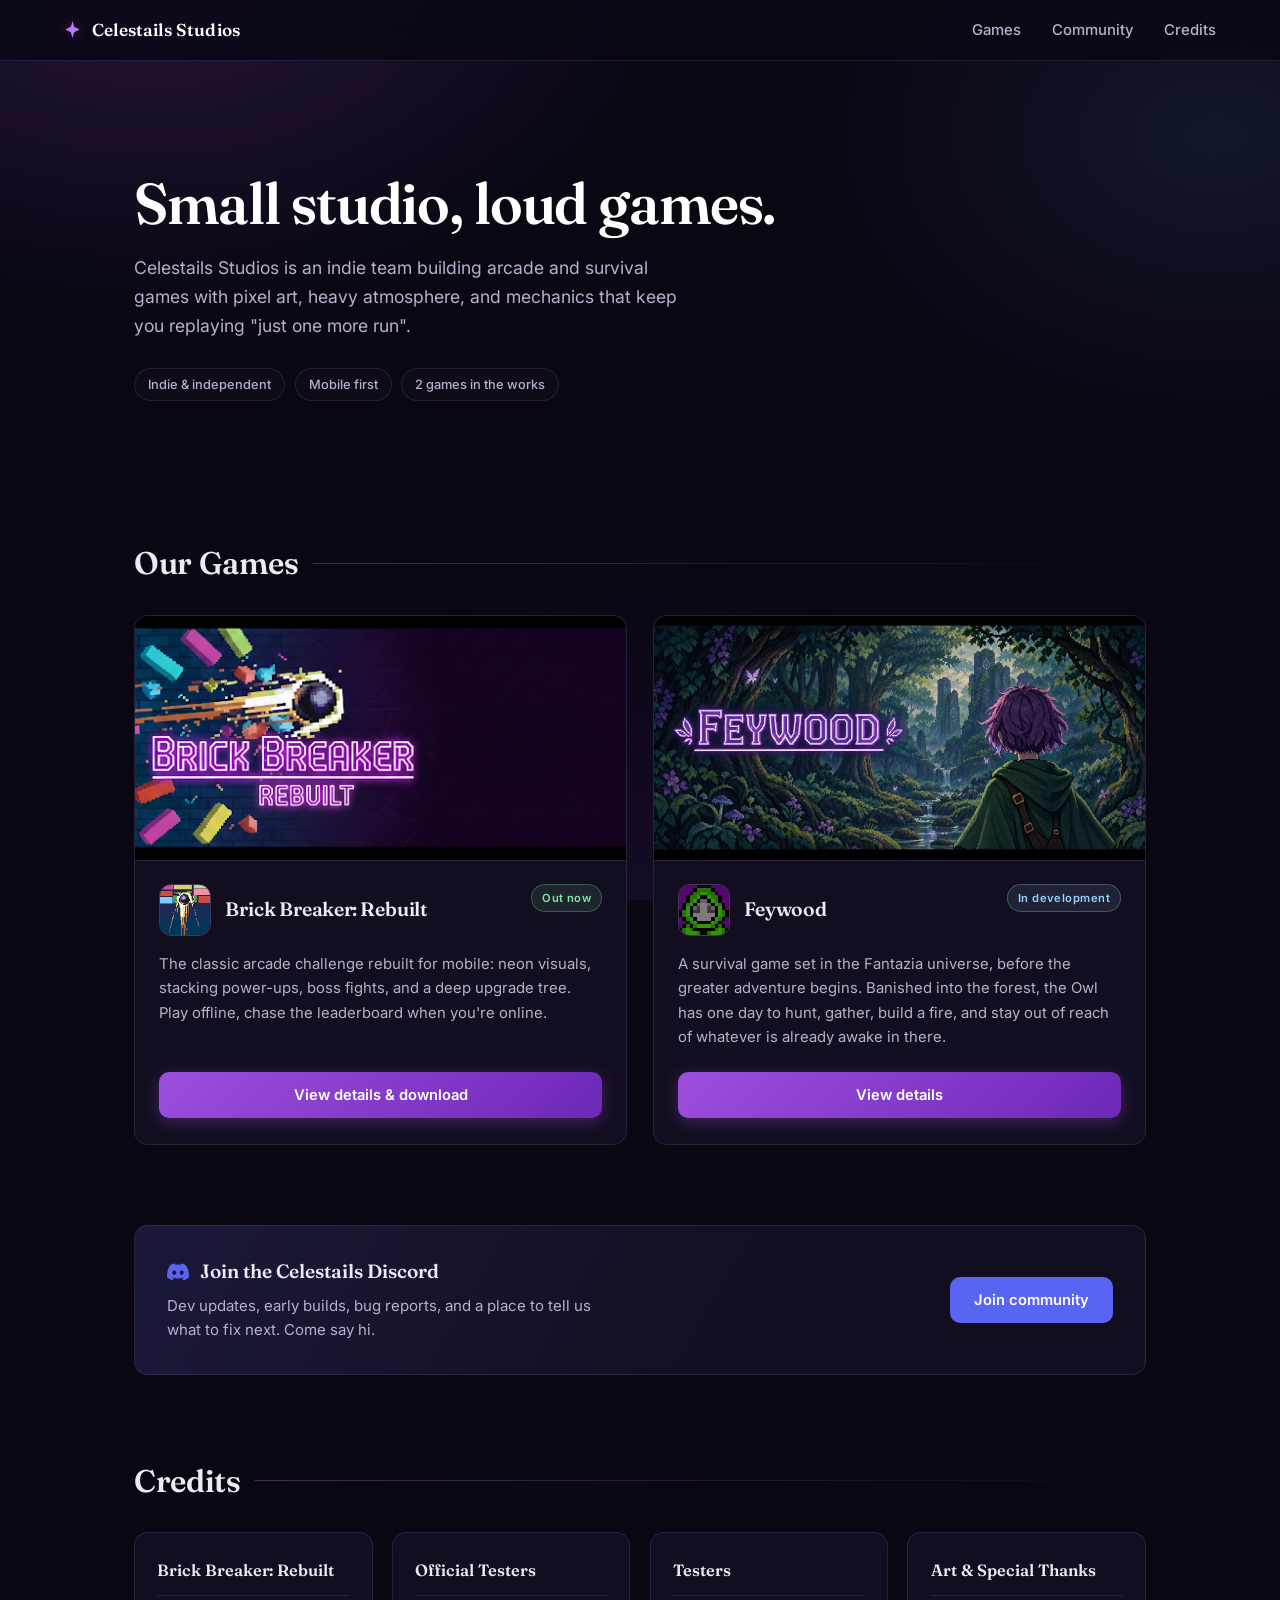
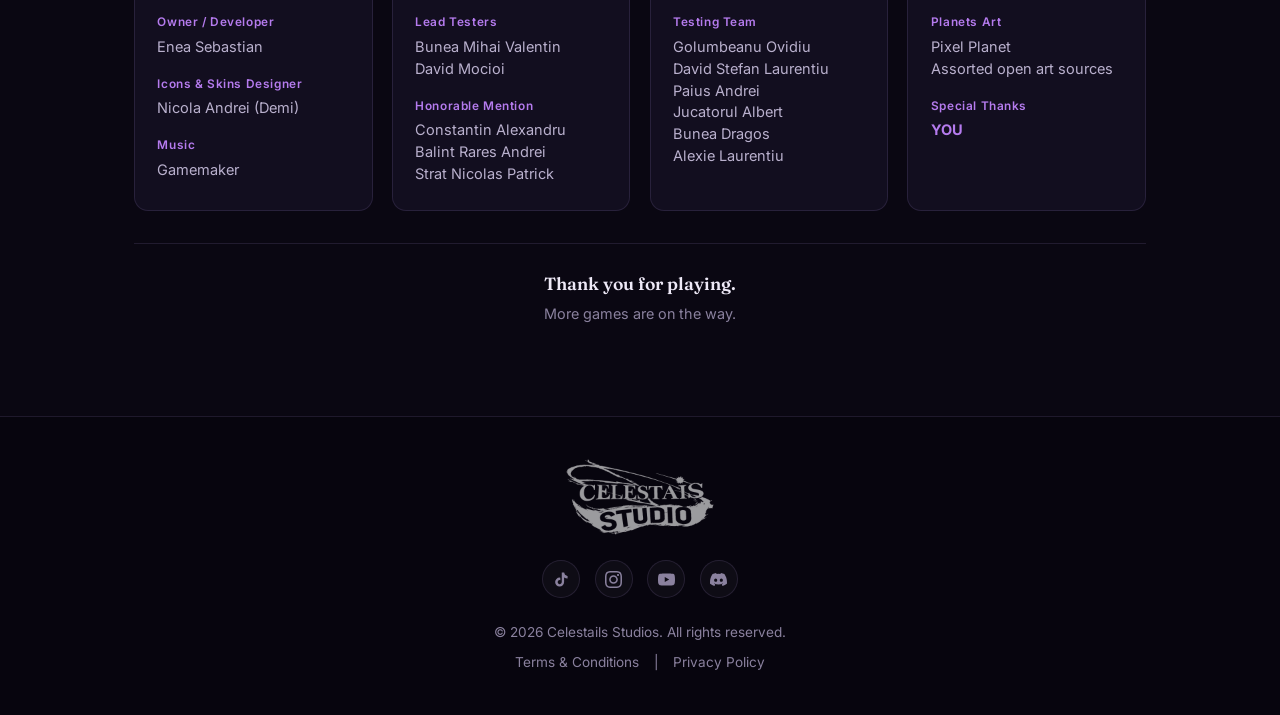
==== commit 528825af: "Updated Site" ====
--- a/index.html
+++ b/index.html
@@ -3,95 +3,89 @@
 <head>
     <meta charset="UTF-8">
     <meta name="viewport" content="width=device-width, initial-scale=1.0">
-    <title>Celestails Studios - Official Website</title>
+    <title>Celestails Studios — Indie Games</title>
+    <meta name="description" content="Celestails Studios is an indie game studio making arcade and survival games for mobile, including Brick Breaker: Rebuilt and Feywood.">
+    <link rel="icon" href="assets/BrickBreakerIcon.png">
     <link rel="stylesheet" href="style.css">
 </head>
 <body>
 
-    <!-- HEADER GLASSMARPHISM -->
     <header>
         <a href="index.html" class="logo-container">
-            <img src="assets/Celestails Studios Banner.png" alt="Celestails Studios Logo" class="logo-img" onerror="this.style.display='none'">
+            <svg class="logo-star" viewBox="0 0 24 24" aria-hidden="true"><path d="M12 0l2.4 8.2L22 12l-7.6 3.8L12 24l-2.4-8.2L2 12l7.6-3.8z"/></svg>
             <span class="logo-text">Celestails Studios</span>
         </a>
         <nav>
-            <a href="#games">Games</a>
-            <a href="#discord">Community</a>
-            <a href="#credits">Credits</a>
+            <a href="index.html#games">Games</a>
+            <a href="index.html#discord">Community</a>
+            <a href="index.html#credits">Credits</a>
         </nav>
     </header>
 
     <div class="container">
 
-        <!-- HERO SECTION -->
         <section class="hero">
-            <h1>Crafting Cosmic Experiences</h1>
-            <p>Indie game studio focused on atmospheric mechanics, space exploration, and engaging gameplay.</p>
+            <h1>Small studio, loud games.</h1>
+            <p>Celestails Studios is an indie team building arcade and survival games with pixel art, heavy atmosphere, and mechanics that keep you replaying "just one more run".</p>
+            <div class="hero-meta">
+                <span class="chip">Indie &amp; independent</span>
+                <span class="chip">Mobile first</span>
+                <span class="chip">2 games in the works</span>
+            </div>
         </section>
 
-        <!-- OUR GAMES SECTION -->
         <section id="games">
             <h2 class="section-title">Our Games</h2>
 
             <div class="games-grid">
 
-                <!-- GAME 1: BRICK BREAKER REBUILT -->
                 <div class="game-card">
-                    <img src="assets/BrickBreakerBanner.png" alt="Brick Breaker Banner" class="game-banner">
+                    <img src="assets/BrickBreakerBanner.png" alt="Brick Breaker: Rebuilt key art" class="game-banner">
                     <div class="game-content">
                         <div class="game-header-flex">
-                            <img src="assets/BrickBreakerIcon.png" alt="Brick Breaker Icon" class="game-icon">
-                            <div>
-                                <h3 class="game-title">Brick Breaker: Rebuilt</h3>
-                            </div>
+                            <img src="assets/BrickBreakerIcon.png" alt="" class="game-icon">
+                            <h3 class="game-title">Brick Breaker: Rebuilt</h3>
+                            <span class="badge-soon" style="color:#7ee7a8;background:rgba(126,231,168,.1);border-color:rgba(126,231,168,.28)">Out now</span>
                         </div>
                         <div class="game-description">
-                            <p>The classic arcade challenge reimagined with high-octane neon visuals, dynamic power-ups, solar system chapters, and online leaderboards.</p>
+                            <p>The classic arcade challenge rebuilt for mobile: neon visuals, stacking power-ups, boss fights, and a deep upgrade tree. Play offline, chase the leaderboard when you're online.</p>
                         </div>
-                        <a href="game.html" class="btn-action">View Details & Download</a>
+                        <a href="game.html" class="btn-action">View details &amp; download</a>
                     </div>
                 </div>
 
-                <!-- GAME 2: FEYWOOD (SOON TO COME) -->
                 <div class="game-card">
-                    <img src="assets/FeywoodBanner.jpeg" alt="Feywood Banner" class="game-banner">
+                    <img src="assets/FeywoodBanner.jpeg" alt="Feywood key art" class="game-banner">
                     <div class="game-content">
                         <div class="game-header-flex">
-                            <img src="assets/FeywoodIcon.jpeg" alt="Feywood Icon" class="game-icon">
-                            <div>
-                                <h3 class="game-title">Feywood</h3>
-                            </div>
-                            <span class="badge-soon">Soon to Come</span>
+                            <img src="assets/FeywoodIcon.jpeg" alt="" class="game-icon">
+                            <h3 class="game-title">Feywood</h3>
+                            <span class="badge-soon">In development</span>
                         </div>
                         <div class="game-description">
-                            <p>A small survival game set in the Fantazia universe that predates a greater adventure.</p>
-                            <p>Following her banishment, the Owl, the mysterious cursed girl, has to survive a day in the treacherous forests. To survive, you'll have to hunt for food and gather materials for a fireplace, and also avoid dangerous creatures.</p>
-                            <p><strong>Are you up to the challenge?</strong></p>
+                            <p>A survival game set in the Fantazia universe, before the greater adventure begins. Banished into the forest, the Owl has one day to hunt, gather, build a fire, and stay out of reach of whatever is already awake in there.</p>
                         </div>
+                        <a href="feywood.html" class="btn-action">View details</a>
                     </div>
                 </div>
 
             </div>
         </section>
 
-        <!-- DISCORD COMMUNITY SECTION -->
         <section id="discord">
             <div class="discord-section">
                 <div class="discord-info">
                     <h3>
-                        <svg width="24" height="24" viewBox="0 0 24 24" fill="#5865F2"><path d="M20.317 4.37a19.791 19.791 0 0 0-4.885-1.515.074.074 0 0 0-.079.037c-.21.375-.444.864-.608 1.25a18.27 18.27 0 0 0-5.487 0 12.64 12.64 0 0 0-.617-1.25.077.077 0 0 0-.079-.037A19.736 19.736 0 0 0 3.677 4.37a.07.07 0 0 0-.032.027C.533 9.046-.32 13.58.099 18.057a.082.082 0 0 0 .031.057 19.9 19.9 0 0 0 5.993 3.03.078.078 0 0 0 .084-.028c.462-.63.874-1.295 1.226-1.994.021-.041.001-.09-.041-.106a13.107 13.107 0 0 1-1.872-.892.077.077 0 0 1-.008-.128 10.2 10.2 0 0 0 .372-.292.074.074 0 0 1 .077-.01c3.928 1.793 8.18 1.793 12.061 0a.074.074 0 0 1 .078.01c.12.098.246.198.373.292a.077.077 0 0 1-.006.127 12.299 12.299 0 0 1-1.873.892.077.077 0 0 0-.041.107c.36.698.772 1.362 1.225 1.993a.076.076 0 0 0 .084.028 19.839 19.839 0 0 0 6.002-3.03.077.077 0 0 0 .032-.054c.5-5.177-.838-9.674-3.549-13.66a.061.061 0 0 0-.031-.028zM8.02 15.33c-1.183 0-2.157-1.085-2.157-2.419 0-1.333.956-2.419 2.157-2.419 1.21 0 2.176 1.096 2.157 2.42 0 1.333-.956 2.418-2.157 2.418zm7.975 0c-1.183 0-2.157-1.085-2.157-2.419 0-1.333.955-2.419 2.157-2.419 1.21 0 2.176 1.096 2.157 2.42 0 1.333-.946 2.418-2.157 2.418z" /></svg>
+                        <svg width="22" height="22" viewBox="0 0 24 24" fill="#5865F2" aria-hidden="true"><path d="M20.317 4.37a19.791 19.791 0 0 0-4.885-1.515.074.074 0 0 0-.079.037c-.21.375-.444.864-.608 1.25a18.27 18.27 0 0 0-5.487 0 12.64 12.64 0 0 0-.617-1.25.077.077 0 0 0-.079-.037A19.736 19.736 0 0 0 3.677 4.37a.07.07 0 0 0-.032.027C.533 9.046-.32 13.58.099 18.057a.082.082 0 0 0 .031.057 19.9 19.9 0 0 0 5.993 3.03.078.078 0 0 0 .084-.028c.462-.63.874-1.295 1.226-1.994.021-.041.001-.09-.041-.106a13.107 13.107 0 0 1-1.872-.892.077.077 0 0 1-.008-.128 10.2 10.2 0 0 0 .372-.292.074.074 0 0 1 .077-.01c3.928 1.793 8.18 1.793 12.061 0a.074.074 0 0 1 .078.01c.12.098.246.198.373.292a.077.077 0 0 1-.006.127 12.299 12.299 0 0 1-1.873.892.077.077 0 0 0-.041.107c.36.698.772 1.362 1.225 1.993a.076.076 0 0 0 .084.028 19.839 19.839 0 0 0 6.002-3.03.077.077 0 0 0 .032-.054c.5-5.177-.838-9.674-3.549-13.66a.061.061 0 0 0-.031-.028zM8.02 15.33c-1.183 0-2.157-1.085-2.157-2.419 0-1.333.956-2.419 2.157-2.419 1.21 0 2.176 1.096 2.157 2.42 0 1.333-.956 2.418-2.157 2.418zm7.975 0c-1.183 0-2.157-1.085-2.157-2.419 0-1.333.955-2.419 2.157-2.419 1.21 0 2.176 1.096 2.157 2.42 0 1.333-.946 2.418-2.157 2.418z"/></svg>
                         Join the Celestails Discord
                     </h3>
-                    <p>Connect with players, stay updated on game development, and share your feedback!</p>
+                    <p>Dev updates, early builds, bug reports, and a place to tell us what to fix next. Come say hi.</p>
                 </div>
-                <a href="https://discord.gg/8gHms44fTD" target="_blank" rel="noopener noreferrer" class="btn-discord">
-                    Join Community
-                </a>
+                <a href="https://discord.gg/8gHms44fTD" target="_blank" rel="noopener noreferrer" class="btn-discord">Join community</a>
             </div>
         </section>
 
-        <!-- CREDITS SECTION -->
-        <section id="credits" class="credits-container">
+        <section id="credits">
             <h2 class="section-title">Credits</h2>
 
             <div class="credits-grid">
@@ -103,7 +97,7 @@
                         <div class="credit-name">Enea Sebastian</div>
                     </div>
                     <div class="credit-group">
-                        <div class="credit-role">Icons & Skins Designer</div>
+                        <div class="credit-role">Icons &amp; Skins Designer</div>
                         <div class="credit-name">Nicola Andrei (Demi)</div>
                     </div>
                     <div class="credit-group">
@@ -119,7 +113,7 @@
                         <div class="credit-name">Bunea Mihai Valentin</div>
                         <div class="credit-name">David Mocioi</div>
                     </div>
-                    <div class="credit-group" style="margin-top: 0.8rem;">
+                    <div class="credit-group">
                         <div class="credit-role">Honorable Mention</div>
                         <div class="credit-name">Constantin Alexandru</div>
                         <div class="credit-name">Balint Rares Andrei</div>
@@ -141,55 +135,52 @@
                 </div>
 
                 <div class="credit-card">
-                    <h4>Art & Special Thanks</h4>
+                    <h4>Art &amp; Special Thanks</h4>
                     <div class="credit-group">
                         <div class="credit-role">Planets Art</div>
                         <div class="credit-name">Pixel Planet</div>
-                        <div class="credit-name">Some random sites</div>
+                        <div class="credit-name">Assorted open art sources</div>
                     </div>
-                    <div class="credit-group" style="margin-top: 0.8rem;">
+                    <div class="credit-group">
                         <div class="credit-role">Special Thanks</div>
-                        <div class="credit-name" style="color: var(--accent-purple); font-weight: 700;">YOU</div>
+                        <div class="credit-name" style="color:var(--violet-bright);font-weight:700">YOU</div>
                     </div>
                 </div>
 
             </div>
 
             <div class="credits-footer-note">
-                <h5>Thank you for playing!</h5>
-                <p>More exciting games coming soon...</p>
+                <h5>Thank you for playing.</h5>
+                <p>More games are on the way.</p>
             </div>
         </section>
 
     </div>
 
-    <!-- FOOTER -->
     <footer>
+        <img src="assets/celestails-wordmark.png" alt="" class="footer-mark" onerror="this.style.display='none'">
         <div class="social-links">
-            <a href="https://www.tiktok.com/@celestails.studios" target="_blank" rel="noopener noreferrer" class="social-icon" title="TikTok">
-                <svg viewBox="0 0 24 24"><path d="M19.59 6.69a4.83 4.83 0 0 1-3.77-4.25V2h-3.45v13.67a2.89 2.89 0 0 1-5.2 1.74 2.89 2.89 0 0 1 2.31-4.64 2.93 2.93 0 0 1 .88.13V9.4a6.84 6.84 0 0 0-1-.05A6.33 6.33 0 0 0 3 15.68 6.34 6.34 0 0 0 9.33 22 6.33 6.33 0 0 0 15.67 15.68V9a8.16 8.16 0 0 0 4.92 1.62V7.17a4.85 4.85 0 0 1-1-.48z" /></svg>
+            <a href="https://www.tiktok.com/@celestails.studios" target="_blank" rel="noopener noreferrer" class="social-icon" title="TikTok" aria-label="TikTok">
+                <svg viewBox="0 0 24 24" aria-hidden="true"><path d="M19.59 6.69a4.83 4.83 0 0 1-3.77-4.25V2h-3.45v13.67a2.89 2.89 0 0 1-5.2 1.74 2.89 2.89 0 0 1 2.31-4.64 2.93 2.93 0 0 1 .88.13V9.4a6.84 6.84 0 0 0-1-.05A6.33 6.33 0 0 0 3 15.68 6.34 6.34 0 0 0 9.33 22 6.33 6.33 0 0 0 15.67 15.68V9a8.16 8.16 0 0 0 4.92 1.62V7.17a4.85 4.85 0 0 1-1-.48z"/></svg>
             </a>
-
-            <a href="https://www.instagram.com/celestails_studios?stkn=dnV1eXo4OGFuM25x" target="_blank" rel="noopener noreferrer" class="social-icon" title="Instagram">
-                <svg viewBox="0 0 24 24"><path d="M12 2.163c3.204 0 3.584.012 4.85.07 3.252.148 4.771 1.691 4.919 4.919.058 1.265.069 1.645.069 4.849 0 3.205-.012 3.584-.069 4.849-.149 3.225-1.664 4.771-4.919 4.919-1.266.058-1.644.07-4.85.07-3.204 0-3.584-.012-4.849-.07-3.26-.149-4.771-1.699-4.919-4.92-.058-1.265-.07-1.644-.07-4.849 0-3.204.013-3.583.07-4.849.149-3.227 1.664-4.771 4.919-4.919 1.266-.057 1.645-.069 4.849-.069zm0-2.163c-3.259 0-3.667.014-4.947.072-4.358.2-6.78 2.618-6.98 6.98-.059 1.281-.073 1.689-.073 4.948 0 3.259.014 3.668.072 4.948.2 4.358 2.618 6.78 6.98 6.98 1.281.058 1.689.072 4.948.072 3.259 0 3.668-.014 4.948-.072 4.354-.2 6.782-2.618 6.979-6.98.059-1.28.073-1.689.073-4.948 0-3.259-.014-3.667-.072-4.947-.196-4.354-2.617-6.78-6.979-6.98-1.281-.059-1.69-.073-4.949-.073zm0 5.838c-3.403 0-6.162 2.759-6.162 6.162s2.759 6.163 6.162 6.163 6.162-2.759 6.162-6.163c0-3.403-2.759-6.162-6.162-6.162zm0 10.162c-2.209 0-4-1.79-4-4 0-2.209 1.791-4 4-4s4 1.791 4 4c0 2.21-1.791 4-4 4zm6.406-11.845c-.796 0-1.441.645-1.441 1.44s.645 1.44 1.441 1.44c.795 0 1.439-.645 1.439-1.44s-.644-1.44-1.439-1.44z" /></svg>
+            <a href="https://www.instagram.com/celestails_studios" target="_blank" rel="noopener noreferrer" class="social-icon" title="Instagram" aria-label="Instagram">
+                <svg viewBox="0 0 24 24" aria-hidden="true"><path d="M12 2.163c3.204 0 3.584.012 4.85.07 3.252.148 4.771 1.691 4.919 4.919.058 1.265.069 1.645.069 4.849 0 3.205-.012 3.584-.069 4.849-.149 3.225-1.664 4.771-4.919 4.919-1.266.058-1.644.07-4.85.07-3.204 0-3.584-.012-4.849-.07-3.26-.149-4.771-1.699-4.919-4.92-.058-1.265-.07-1.644-.07-4.849 0-3.204.013-3.583.07-4.849.149-3.227 1.664-4.771 4.919-4.919 1.266-.057 1.645-.069 4.849-.069zm0-2.163c-3.259 0-3.667.014-4.947.072-4.358.2-6.78 2.618-6.98 6.98-.059 1.281-.073 1.689-.073 4.948 0 3.259.014 3.668.072 4.948.2 4.358 2.618 6.78 6.98 6.98 1.281.058 1.689.072 4.948.072 3.259 0 3.668-.014 4.948-.072 4.354-.2 6.782-2.618 6.979-6.98.059-1.28.073-1.689.073-4.948 0-3.259-.014-3.667-.072-4.947-.196-4.354-2.617-6.78-6.979-6.98-1.281-.059-1.69-.073-4.949-.073zm0 5.838c-3.403 0-6.162 2.759-6.162 6.162s2.759 6.163 6.162 6.163 6.162-2.759 6.162-6.163c0-3.403-2.759-6.162-6.162-6.162zm0 10.162c-2.209 0-4-1.79-4-4 0-2.209 1.791-4 4-4s4 1.791 4 4c0 2.21-1.791 4-4 4zm6.406-11.845c-.796 0-1.441.645-1.441 1.44s.645 1.44 1.441 1.44c.795 0 1.439-.645 1.439-1.44s-.644-1.44-1.439-1.44z"/></svg>
             </a>
-
-            <a href="https://www.youtube.com/@CelestailsStudios" target="_blank" rel="noopener noreferrer" class="social-icon" title="YouTube">
-                <svg viewBox="0 0 24 24"><path d="M23.498 6.186a3.016 3.016 0 0 0-2.122-2.136C19.505 3.545 12 3.545 12 3.545s-7.505 0-9.377.505A3.017 3.017 0 0 0 .502 6.186C0 8.07 0 12 0 12s0 3.93.502 5.814a3.016 3.016 0 0 0 2.122 2.136c1.871.505 9.376.505 9.376.505s7.505 0 9.377-.505a3.015 3.015 0 0 0 2.122-2.136C24 15.93 24 12 24 12s0-3.93-.502-5.814zM9.545 15.568V8.432L15.818 12l-6.273 3.568z" /></svg>
+            <a href="https://www.youtube.com/@CelestailsStudios" target="_blank" rel="noopener noreferrer" class="social-icon" title="YouTube" aria-label="YouTube">
+                <svg viewBox="0 0 24 24" aria-hidden="true"><path d="M23.498 6.186a3.016 3.016 0 0 0-2.122-2.136C19.505 3.545 12 3.545 12 3.545s-7.505 0-9.377.505A3.017 3.017 0 0 0 .502 6.186C0 8.07 0 12 0 12s0 3.93.502 5.814a3.016 3.016 0 0 0 2.122 2.136c1.871.505 9.376.505 9.376.505s7.505 0 9.377-.505a3.015 3.015 0 0 0 2.122-2.136C24 15.93 24 12 24 12s0-3.93-.502-5.814zM9.545 15.568V8.432L15.818 12l-6.273 3.568z"/></svg>
             </a>
-
-            <a href="https://discord.gg/8gHms44fTD" target="_blank" rel="noopener noreferrer" class="social-icon" title="Discord">
-                <svg viewBox="0 0 24 24"><path d="M20.317 4.37a19.791 19.791 0 0 0-4.885-1.515.074.074 0 0 0-.079.037c-.21.375-.444.864-.608 1.25a18.27 18.27 0 0 0-5.487 0 12.64 12.64 0 0 0-.617-1.25.077.077 0 0 0-.079-.037A19.736 19.736 0 0 0 3.677 4.37a.07.07 0 0 0-.032.027C.533 9.046-.32 13.58.099 18.057a.082.082 0 0 0 .031.057 19.9 19.9 0 0 0 5.993 3.03.078.078 0 0 0 .084-.028c.462-.63.874-1.295 1.226-1.994.021-.041.001-.09-.041-.106a13.107 13.107 0 0 1-1.872-.892.077.077 0 0 1-.008-.128 10.2 10.2 0 0 0 .372-.292.074.074 0 0 1 .077-.01c3.928 1.793 8.18 1.793 12.061 0a.074.074 0 0 1 .078.01c.12.098.246.198.373.292a.077.077 0 0 1-.006.127 12.299 12.299 0 0 1-1.873.892.077.077 0 0 0-.041.107c.36.698.772 1.362 1.225 1.993a.076.076 0 0 0 .084.028 19.839 19.839 0 0 0 6.002-3.03.077.077 0 0 0 .032-.054c.5-5.177-.838-9.674-3.549-13.66a.061.061 0 0 0-.031-.028zM8.02 15.33c-1.183 0-2.157-1.085-2.157-2.419 0-1.333.956-2.419 2.157-2.419 1.21 0 2.176 1.096 2.157 2.42 0 1.333-.956 2.418-2.157 2.418zm7.975 0c-1.183 0-2.157-1.085-2.157-2.419 0-1.333.955-2.419 2.157-2.419 1.21 0 2.176 1.096 2.157 2.42 0 1.333-.946 2.418-2.157 2.418z" /></svg>
+            <a href="https://discord.gg/8gHms44fTD" target="_blank" rel="noopener noreferrer" class="social-icon" title="Discord" aria-label="Discord">
+                <svg viewBox="0 0 24 24" aria-hidden="true"><path d="M20.317 4.37a19.791 19.791 0 0 0-4.885-1.515.074.074 0 0 0-.079.037c-.21.375-.444.864-.608 1.25a18.27 18.27 0 0 0-5.487 0 12.64 12.64 0 0 0-.617-1.25.077.077 0 0 0-.079-.037A19.736 19.736 0 0 0 3.677 4.37a.07.07 0 0 0-.032.027C.533 9.046-.32 13.58.099 18.057a.082.082 0 0 0 .031.057 19.9 19.9 0 0 0 5.993 3.03.078.078 0 0 0 .084-.028c.462-.63.874-1.295 1.226-1.994.021-.041.001-.09-.041-.106a13.107 13.107 0 0 1-1.872-.892.077.077 0 0 1-.008-.128 10.2 10.2 0 0 0 .372-.292.074.074 0 0 1 .077-.01c3.928 1.793 8.18 1.793 12.061 0a.074.074 0 0 1 .078.01c.12.098.246.198.373.292a.077.077 0 0 1-.006.127 12.299 12.299 0 0 1-1.873.892.077.077 0 0 0-.041.107c.36.698.772 1.362 1.225 1.993a.076.076 0 0 0 .084.028 19.839 19.839 0 0 0 6.002-3.03.077.077 0 0 0 .032-.054c.5-5.177-.838-9.674-3.549-13.66a.061.061 0 0 0-.031-.028zM8.02 15.33c-1.183 0-2.157-1.085-2.157-2.419 0-1.333.956-2.419 2.157-2.419 1.21 0 2.176 1.096 2.157 2.42 0 1.333-.956 2.418-2.157 2.418zm7.975 0c-1.183 0-2.157-1.085-2.157-2.419 0-1.333.955-2.419 2.157-2.419 1.21 0 2.176 1.096 2.157 2.42 0 1.333-.946 2.418-2.157 2.418z"/></svg>
             </a>
         </div>
         <p class="copyright">&copy; 2026 Celestails Studios. All rights reserved.</p>
         <div class="legal-links">
-            <a href="terms.html">Terms & Conditions</a>
+            <a href="terms.html">Terms &amp; Conditions</a>
             <span>|</span>
             <a href="privacy.html">Privacy Policy</a>
         </div>
     </footer>
 
+
 </body>
 </html>
-
--- a/style.css
+++ b/style.css
@@ -1,308 +1,744 @@
-/* --- ROOT VARIABLES & BASE RESET --- */
+/* ==========================================================
+   Celestails Studios — site styles
+   ========================================================== */
+
+@import url('https://fonts.googleapis.com/css2?family=Fraunces:opsz,wght@9..144,500;9..144,600;9..144,700&family=Inter:wght@400;500;600;700&display=swap');
+
 :root {
-    --bg-color: #0b0813;
-    --card-bg: rgba(255, 255, 255, 0.03);
-    --card-border: rgba(255, 255, 255, 0.08);
-    --accent-purple: #9d4edd;
-    --accent-glow: rgba(157, 78, 221, 0.35);
-    --text-main: #f1f1f1;
-    --text-muted: #a0a0b8;
-    --discord-blue: #5865F2;
-}
-
-* {
-    margin: 0;
-    padding: 0;
-    box-sizing: border-box;
-    font-family: 'Segoe UI', Tahoma, Geneva, Verdana, sans-serif;
-}
+    --bg: #0a0712;
+    --bg-deep: #07050e;
+    --surface: #120e1f;
+    --surface-2: #171226;
+    --line: rgba(173, 148, 225, 0.14);
+    --line-strong: rgba(173, 148, 225, 0.3);
+
+    --violet: #9d4edd;
+    --violet-bright: #b57bee;
+    --violet-deep: #6d28b8;
+    --ice: #8fd4ff;
+    --glow: rgba(157, 78, 221, 0.35);
+
+    --text: #eee9f7;
+    --text-soft: #b9b0cd;
+    --text-dim: #8a819e;
+
+    --discord: #5865F2;
+
+    --display: 'Fraunces', Georgia, serif;
+    --body: 'Inter', 'Segoe UI', system-ui, sans-serif;
+
+    --wrap: 1060px;
+    --radius: 14px;
+}
+
+*, *::before, *::after { margin: 0; padding: 0; box-sizing: border-box; }
+
+html { scroll-behavior: smooth; scroll-padding-top: 90px; }
 
 body {
-    background-color: var(--bg-color);
-    color: var(--text-main);
-    line-height: 1.6;
+    background: var(--bg);
+    color: var(--text);
+    font-family: var(--body);
+    font-size: 16px;
+    line-height: 1.65;
+    -webkit-font-smoothing: antialiased;
     overflow-x: hidden;
-}
-
-img {
-    max-width: 100%;
-    height: auto;
-    display: block;
-}
-
-/* --- GLASS HEADER --- */
+    display: flex;
+    flex-direction: column;
+    min-height: 100vh;
+}
+
+/* soft cosmic wash, fixed so it doesn't scroll with content */
+body::before {
+    content: "";
+    position: fixed;
+    inset: 0;
+    z-index: -1;
+    pointer-events: none;
+    background:
+        radial-gradient(900px 600px at 12% -5%, rgba(157, 78, 221, 0.20), transparent 60%),
+        radial-gradient(700px 500px at 95% 15%, rgba(80, 140, 220, 0.12), transparent 60%),
+        radial-gradient(800px 700px at 50% 110%, rgba(109, 40, 184, 0.16), transparent 60%);
+}
+
+img { max-width: 100%; height: auto; display: block; }
+
+a { color: inherit; }
+
+::selection { background: var(--violet); color: #fff; }
+
+:focus-visible {
+    outline: 2px solid var(--violet-bright);
+    outline-offset: 3px;
+    border-radius: 4px;
+}
+
+/* ---------- Header ---------- */
 header {
     position: sticky;
     top: 0;
-    width: 100%;
-    background: rgba(11, 8, 19, 0.85);
+    z-index: 1000;
+    display: flex;
+    justify-content: space-between;
+    align-items: center;
+    gap: 1.5rem;
+    padding: 0.85rem 5%;
+    background: rgba(10, 7, 18, 0.78);
     backdrop-filter: blur(16px);
     -webkit-backdrop-filter: blur(16px);
-    border-bottom: 1px solid var(--card-border);
-    z-index: 1000;
-    padding: 1rem 5%;
-    display: flex;
+    border-bottom: 1px solid var(--line);
+}
+
+.logo-container {
+    display: flex;
+    align-items: center;
+    gap: 11px;
+    text-decoration: none;
+    flex-shrink: 0;
+}
+
+/* The wordmark art is wide and short — at nav height it shrinks to an
+   unreadable smudge, so the header sets the name in type instead and the
+   full wordmark runs in the footer where it has room to breathe. */
+.logo-img { display: none; }
+
+.logo-star {
+    width: 17px;
+    height: 17px;
+    flex-shrink: 0;
+    fill: var(--violet-bright);
+    filter: drop-shadow(0 0 7px var(--glow));
+}
+
+.logo-text {
+    font-family: var(--display);
+    font-size: 1.08rem;
+    font-weight: 600;
+    letter-spacing: 0.01em;
+    color: #fff;
+    white-space: nowrap;
+}
+
+header nav {
+    display: flex;
+    gap: 1.9rem;
+    align-items: center;
+}
+
+header nav a {
+    position: relative;
+    color: var(--text-soft);
+    text-decoration: none;
+    font-weight: 500;
+    font-size: 0.93rem;
+    padding: 4px 0;
+    transition: color 0.25s ease;
+}
+
+header nav a::after {
+    content: "";
+    position: absolute;
+    left: 0;
+    bottom: -2px;
+    width: 100%;
+    height: 1px;
+    background: var(--violet-bright);
+    transform: scaleX(0);
+    transform-origin: left;
+    transition: transform 0.28s ease;
+}
+
+header nav a:hover { color: var(--text); }
+header nav a:hover::after { transform: scaleX(1); }
+
+/* ---------- Layout ---------- */
+.container {
+    width: 100%;
+    max-width: var(--wrap);
+    margin: 0 auto;
+    padding: 2.5rem 1.5rem 4rem;
+    flex: 1;
+}
+
+section + section { margin-top: 5rem; }
+
+.section-title {
+    font-family: var(--display);
+    font-size: clamp(1.5rem, 3vw, 1.95rem);
+    font-weight: 600;
+    letter-spacing: -0.01em;
+    margin-bottom: 1.6rem;
+    display: flex;
+    align-items: center;
+    gap: 0.9rem;
+}
+
+.section-title::after {
+    content: "";
+    flex: 1;
+    height: 1px;
+    background: linear-gradient(to right, var(--line-strong), transparent);
+}
+
+/* ---------- Hero ---------- */
+.hero {
+    padding: 4.5rem 0 3.5rem;
+    max-width: 680px;
+}
+
+.hero h1 {
+    font-family: var(--display);
+    font-size: clamp(2.3rem, 6vw, 3.6rem);
+    font-weight: 600;
+    line-height: 1.08;
+    letter-spacing: -0.02em;
+    color: #fff;
+    margin-bottom: 1.1rem;
+}
+
+.hero p {
+    color: var(--text-soft);
+    font-size: 1.1rem;
+    max-width: 52ch;
+}
+
+.hero-meta {
+    display: flex;
+    flex-wrap: wrap;
+    gap: 0.6rem;
+    margin-top: 1.8rem;
+}
+
+.chip {
+    font-size: 0.8rem;
+    font-weight: 500;
+    color: var(--text-soft);
+    padding: 5px 13px;
+    border: 1px solid var(--line);
+    border-radius: 999px;
+    background: rgba(255, 255, 255, 0.02);
+}
+
+/* ---------- Game cards (home) ---------- */
+.games-grid {
+    display: grid;
+    grid-template-columns: repeat(auto-fit, minmax(330px, 1fr));
+    gap: 1.6rem;
+}
+
+.game-card {
+    background: var(--surface);
+    border: 1px solid var(--line);
+    border-radius: var(--radius);
+    overflow: hidden;
+    display: flex;
+    flex-direction: column;
+    transition: border-color 0.3s ease, transform 0.3s ease;
+}
+
+.game-card:hover {
+    border-color: var(--line-strong);
+    transform: translateY(-3px);
+}
+
+.game-banner {
+    width: 100%;
+    aspect-ratio: 2 / 1;
+    object-fit: cover;
+    border-bottom: 1px solid var(--line);
+}
+
+.game-content {
+    padding: 1.4rem 1.5rem 1.6rem;
+    display: flex;
+    flex-direction: column;
+    flex: 1;
+}
+
+.game-header-flex {
+    display: flex;
+    align-items: center;
+    gap: 0.9rem;
+    margin-bottom: 1rem;
+}
+
+.game-icon {
+    width: 52px;
+    height: 52px;
+    min-width: 52px;
+    border-radius: 12px;
+    object-fit: cover;
+    image-rendering: pixelated;
+    border: 1px solid var(--line-strong);
+}
+
+.game-title {
+    font-family: var(--display);
+    font-size: 1.22rem;
+    font-weight: 600;
+    letter-spacing: -0.01em;
+    line-height: 1.25;
+}
+
+.badge-soon {
+    margin-left: auto;
+    flex-shrink: 0;
+    align-self: flex-start;
+    font-size: 0.7rem;
+    font-weight: 600;
+    letter-spacing: 0.04em;
+    color: var(--ice);
+    background: rgba(143, 212, 255, 0.1);
+    border: 1px solid rgba(143, 212, 255, 0.28);
+    padding: 4px 10px;
+    border-radius: 999px;
+    white-space: nowrap;
+}
+
+.game-description {
+    color: var(--text-soft);
+    font-size: 0.93rem;
+    flex: 1;
+}
+
+.game-description p + p { margin-top: 0.7rem; }
+.game-description strong { color: var(--text); }
+
+.btn-action {
+    display: inline-flex;
+    align-items: center;
+    justify-content: center;
+    gap: 8px;
+    margin-top: 1.4rem;
+    padding: 11px 20px;
+    border-radius: 10px;
+    background: linear-gradient(135deg, var(--violet) 0%, var(--violet-deep) 100%);
+    color: #fff;
+    text-decoration: none;
+    font-weight: 600;
+    font-size: 0.92rem;
+    box-shadow: 0 4px 16px var(--glow);
+    transition: transform 0.2s ease, box-shadow 0.3s ease;
+}
+
+.btn-action:hover {
+    transform: translateY(-2px);
+    box-shadow: 0 7px 22px rgba(157, 78, 221, 0.55);
+}
+
+/* ---------- Discord strip ---------- */
+.discord-section {
+    display: flex;
+    align-items: center;
     justify-content: space-between;
-    align-items: center;
-}
-
-.logo-container {
-    display: flex;
+    gap: 1.6rem;
+    flex-wrap: wrap;
+    padding: 1.9rem 2rem;
+    border-radius: var(--radius);
+    border: 1px solid var(--line);
+    background:
+        linear-gradient(120deg, rgba(88, 101, 242, 0.12), transparent 65%),
+        var(--surface);
+}
+
+.discord-info h3 {
+    display: flex;
+    align-items: center;
+    gap: 11px;
+    font-family: var(--display);
+    font-size: 1.2rem;
+    font-weight: 600;
+    margin-bottom: 0.35rem;
+}
+
+.discord-info p {
+    color: var(--text-soft);
+    font-size: 0.94rem;
+    max-width: 48ch;
+}
+
+.btn-discord {
+    flex-shrink: 0;
+    padding: 11px 24px;
+    border-radius: 10px;
+    background: var(--discord);
+    color: #fff;
+    text-decoration: none;
+    font-weight: 600;
+    font-size: 0.92rem;
+    transition: transform 0.2s ease, filter 0.25s ease;
+}
+
+.btn-discord:hover { transform: translateY(-2px); filter: brightness(1.12); }
+
+/* ---------- Credits ---------- */
+.credits-grid {
+    display: grid;
+    grid-template-columns: repeat(auto-fit, minmax(230px, 1fr));
+    gap: 1.2rem;
+}
+
+.credit-card {
+    background: var(--surface);
+    border: 1px solid var(--line);
+    border-radius: var(--radius);
+    padding: 1.5rem 1.4rem;
+}
+
+.credit-card h4 {
+    font-family: var(--display);
+    font-size: 1.02rem;
+    font-weight: 600;
+    margin-bottom: 1.1rem;
+    padding-bottom: 0.7rem;
+    border-bottom: 1px solid var(--line);
+}
+
+.credit-group + .credit-group { margin-top: 1rem; }
+
+.credit-role {
+    font-size: 0.74rem;
+    font-weight: 600;
+    letter-spacing: 0.05em;
+    color: var(--violet-bright);
+    margin-bottom: 0.25rem;
+}
+
+.credit-name {
+    font-size: 0.91rem;
+    color: var(--text-soft);
+    line-height: 1.5;
+}
+
+.credits-footer-note {
+    margin-top: 2rem;
+    text-align: center;
+    padding: 1.6rem;
+    border-top: 1px solid var(--line);
+}
+
+.credits-footer-note h5 {
+    font-family: var(--display);
+    font-size: 1.1rem;
+    font-weight: 600;
+    margin-bottom: 0.25rem;
+}
+
+.credits-footer-note p { color: var(--text-dim); font-size: 0.9rem; }
+
+/* ---------- Detail pages ---------- */
+.back-btn {
+    display: inline-flex;
+    align-items: center;
+    gap: 7px;
+    color: var(--text-soft);
+    text-decoration: none;
+    font-weight: 500;
+    font-size: 0.9rem;
+    margin-bottom: 1.6rem;
+    transition: color 0.25s ease, gap 0.25s ease;
+}
+
+.back-btn:hover { color: var(--violet-bright); gap: 11px; }
+
+/* hero banner on a game page */
+.game-hero-banner {
+    position: relative;
+    border-radius: var(--radius);
+    overflow: hidden;
+    border: 1px solid var(--line);
+    margin-bottom: -58px;
+}
+
+.game-hero-banner img {
+    width: 100%;
+    aspect-ratio: 2.4 / 1;
+    object-fit: cover;
+}
+
+.game-hero-banner::after {
+    content: "";
+    position: absolute;
+    inset: 0;
+    background: linear-gradient(to bottom, transparent 35%, rgba(10, 7, 18, 0.55) 72%, var(--bg) 100%);
+}
+
+.game-header-card {
+    position: relative;
+    z-index: 2;
+    display: flex;
+    align-items: flex-end;
+    gap: 1.6rem;
+    padding: 0 1.6rem 1.6rem;
+    margin-bottom: 2.4rem;
+}
+
+.game-detail-icon {
+    width: 116px;
+    height: 116px;
+    min-width: 116px;
+    border-radius: 22px;
+    object-fit: cover;
+    image-rendering: pixelated;
+    border: 3px solid var(--bg);
+    box-shadow: 0 10px 30px rgba(0, 0, 0, 0.55);
+}
+
+.game-header-info { flex: 1; min-width: 0; padding-bottom: 4px; }
+
+.game-header-info h1 {
+    font-family: var(--display);
+    font-size: clamp(1.7rem, 4.2vw, 2.35rem);
+    font-weight: 600;
+    letter-spacing: -0.02em;
+    line-height: 1.12;
+    color: #fff;
+    margin-bottom: 0.3rem;
+}
+
+.game-subtitle {
+    color: var(--text-soft);
+    font-size: 1rem;
+    margin-bottom: 1.1rem;
+    max-width: 52ch;
+}
+
+/* small factual row under the title */
+.game-facts {
+    display: flex;
+    flex-wrap: wrap;
+    gap: 1.8rem;
+    padding: 1.1rem 1.5rem;
+    margin-bottom: 2rem;
+    border: 1px solid var(--line);
+    border-radius: var(--radius);
+    background: var(--surface);
+}
+
+.fact-label {
+    font-size: 0.72rem;
+    font-weight: 600;
+    letter-spacing: 0.05em;
+    color: var(--text-dim);
+    margin-bottom: 2px;
+}
+
+.fact-value { font-size: 0.95rem; font-weight: 600; color: var(--text); }
+
+/* ---------- Store button ---------- */
+.store-btn {
+    display: inline-flex;
     align-items: center;
     gap: 12px;
-    text-decoration: none;
-}
-
-.logo-img {
+    padding: 10px 22px 10px 18px;
+    border-radius: 11px;
+    background: linear-gradient(135deg, var(--violet) 0%, var(--violet-deep) 100%);
+    color: #fff;
+    text-decoration: none;
+    box-shadow: 0 5px 20px var(--glow);
+    transition: transform 0.2s ease, box-shadow 0.3s ease;
+}
+
+.store-btn:hover {
+    transform: translateY(-2px);
+    box-shadow: 0 8px 26px rgba(157, 78, 221, 0.55);
+}
+
+.store-btn svg { width: 26px; height: 26px; flex-shrink: 0; }
+
+.store-btn-text { display: flex; flex-direction: column; line-height: 1.2; text-align: left; }
+.store-btn-small { font-size: 0.68rem; color: rgba(255, 255, 255, 0.8); }
+.store-btn-big { font-size: 1rem; font-weight: 700; letter-spacing: 0.01em; }
+
+.btn-download { /* legacy alias */
+    display: inline-flex;
+    align-items: center;
+    gap: 10px;
+    padding: 12px 24px;
+    border-radius: 10px;
+    background: linear-gradient(135deg, var(--violet) 0%, var(--violet-deep) 100%);
+    color: #fff;
+    text-decoration: none;
+    font-weight: 700;
+    font-size: 0.95rem;
+    box-shadow: 0 4px 15px var(--glow);
+    transition: transform 0.2s ease, box-shadow 0.3s ease;
+}
+
+.btn-download:hover { transform: translateY(-2px); box-shadow: 0 6px 20px rgba(157, 78, 221, 0.6); }
+
+.btn-ghost {
+    display: inline-flex;
+    align-items: center;
+    gap: 8px;
+    padding: 11px 20px;
+    border-radius: 10px;
+    border: 1px solid var(--line-strong);
+    color: var(--text);
+    text-decoration: none;
+    font-weight: 600;
+    font-size: 0.92rem;
+    transition: background 0.25s ease, border-color 0.25s ease;
+}
+
+.btn-ghost:hover { background: rgba(157, 78, 221, 0.1); border-color: var(--violet); }
+
+.btn-row { display: flex; flex-wrap: wrap; gap: 0.8rem; align-items: center; }
+
+/* ---------- Content cards ---------- */
+.detail-card, .legal-card {
+    background: var(--surface);
+    border: 1px solid var(--line);
+    border-radius: var(--radius);
+    padding: 2.2rem;
+    margin-bottom: 2.5rem;
+}
+
+.detail-section, .legal-section { margin-bottom: 2rem; padding-bottom: 1.6rem; border-bottom: 1px solid var(--line); }
+
+.detail-section:last-child, .legal-section:last-child {
+    margin-bottom: 0;
+    padding-bottom: 0;
+    border-bottom: none;
+}
+
+.detail-section h3, .legal-section h3 {
+    font-family: var(--display);
+    font-size: 1.22rem;
+    font-weight: 600;
+    letter-spacing: -0.01em;
+    color: #fff;
+    margin-bottom: 0.7rem;
+}
+
+.detail-section p, .legal-section p { color: var(--text-soft); font-size: 0.97rem; }
+.detail-section p + p, .legal-section p + p { margin-top: 0.8rem; }
+.detail-section strong, .legal-section strong { color: var(--text); font-weight: 600; }
+
+.styled-list { list-style: none; display: flex; flex-direction: column; gap: 0.6rem; margin-top: 0.9rem; }
+
+.styled-list li {
+    position: relative;
+    background: var(--surface-2);
+    border: 1px solid var(--line);
+    border-left: 2px solid var(--violet);
+    padding: 0.85rem 1.15rem;
+    border-radius: 9px;
+    color: var(--text-soft);
+    font-size: 0.93rem;
+}
+
+.styled-list li strong { color: var(--text); }
+
+/* feature grid on game page */
+.feature-grid {
+    display: grid;
+    grid-template-columns: repeat(auto-fit, minmax(225px, 1fr));
+    gap: 1rem;
+    margin-top: 1rem;
+}
+
+.feature-item {
+    background: var(--surface-2);
+    border: 1px solid var(--line);
+    border-radius: 11px;
+    padding: 1.2rem 1.25rem;
+}
+
+.feature-item h4 { font-size: 0.97rem; font-weight: 600; color: var(--text); margin-bottom: 0.35rem; }
+.feature-item p { font-size: 0.89rem; color: var(--text-soft); line-height: 1.55; }
+
+/* screenshot strip */
+.shot-strip {
+    display: grid;
+    grid-template-columns: repeat(auto-fit, minmax(240px, 1fr));
+    gap: 1rem;
+    margin-top: 1rem;
+}
+
+.shot-strip img { border-radius: 11px; border: 1px solid var(--line); width: 100%; }
+
+.legal-title {
+    font-family: var(--display);
+    font-size: clamp(1.8rem, 4.5vw, 2.4rem);
+    font-weight: 600;
+    letter-spacing: -0.02em;
+    color: #fff;
+    margin-bottom: 0.15rem;
+}
+
+.legal-date { color: var(--violet-bright); font-weight: 600; font-size: 0.85rem; margin-bottom: 1.8rem; }
+
+/* ---------- Footer ---------- */
+footer {
+    margin-top: auto;
+    border-top: 1px solid var(--line);
+    padding: 2.6rem 1.5rem;
+    text-align: center;
+    background: var(--bg-deep);
+}
+
+.footer-mark { height: 78px; width: auto; margin: 0 auto 1.5rem; opacity: 0.6; }
+
+.social-links { display: flex; justify-content: center; align-items: center; gap: 0.9rem; margin-bottom: 1.4rem; }
+
+.social-icon {
     width: 38px;
     height: 38px;
-    border-radius: 8px;
-    object-fit: cover;
-}
-
-.logo-text {
-    font-size: 1.25rem;
-    font-weight: 700;
-    color: #fff;
-    letter-spacing: 0.5px;
-}
-
-nav {
-    display: flex;
-    gap: 2rem;
-}
-
-    nav a {
-        color: var(--text-muted);
-        text-decoration: none;
-        font-weight: 500;
-        font-size: 0.95rem;
-        transition: color 0.3s ease;
-    }
-
-        nav a:hover {
-            color: var(--accent-purple);
-        }
-
-/* --- LAYOUT CONTAINER --- */
-.container {
-    max-width: 1000px;
-    margin: 0 auto;
-    padding: 2.5rem 1.5rem;
-}
-
-.back-btn {
-    display: inline-flex;
-    align-items: center;
-    gap: 8px;
-    color: var(--accent-purple);
-    text-decoration: none;
-    font-weight: 600;
-    font-size: 0.95rem;
-    margin-bottom: 1.5rem;
-    transition: opacity 0.3s ease;
-}
-
-    .back-btn:hover {
-        opacity: 0.8;
-    }
-
-/* --- CARD CONTAINER GENERAL --- */
-.detail-card, .legal-card {
-    background: var(--card-bg);
-    border: 1px solid var(--card-border);
-    backdrop-filter: blur(12px);
-    border-radius: 16px;
-    padding: 2.5rem;
-    margin-bottom: 3rem;
-    box-shadow: 0 10px 30px rgba(0, 0, 0, 0.4);
-}
-
-/* --- GAME HEADER CARD --- */
-.game-header-card {
-    background: var(--card-bg);
-    border: 1px solid var(--card-border);
-    border-radius: 16px;
-    padding: 2rem;
-    display: flex;
-    align-items: center;
-    gap: 2rem;
-    margin-bottom: 2rem;
-}
-
-.game-detail-icon {
-    width: 110px;
-    height: 110px;
-    min-width: 110px;
-    border-radius: 20px;
-    object-fit: cover;
-    border: 2px solid var(--accent-purple);
-    box-shadow: 0 0 20px var(--accent-glow);
-}
-
-.game-header-info h1 {
-    font-size: 2.2rem;
-    font-weight: 800;
-    color: #fff;
-    margin-bottom: 0.4rem;
-}
-
-.game-subtitle {
-    color: var(--text-muted);
-    font-size: 1.05rem;
-    margin-bottom: 1.2rem;
-}
-
-/* --- BUTTONS --- */
-.btn-download {
-    display: inline-flex;
-    align-items: center;
-    gap: 10px;
-    background: linear-gradient(135deg, var(--accent-purple) 0%, #7b2cbf 100%);
-    color: #fff;
-    padding: 12px 24px;
-    border-radius: 10px;
-    text-decoration: none;
-    font-weight: 700;
-    font-size: 0.95rem;
-    transition: transform 0.2s ease, box-shadow 0.3s ease;
-    box-shadow: 0 4px 15px var(--accent-glow);
-}
-
-    .btn-download:hover {
-        transform: translateY(-2px);
-        box-shadow: 0 6px 20px rgba(157, 78, 221, 0.6);
-    }
-
-/* --- SECTIONS & LISTS --- */
-.detail-section, .legal-section {
-    margin-bottom: 2rem;
-    padding-bottom: 1.5rem;
-    border-bottom: 1px solid rgba(255, 255, 255, 0.05);
-}
-
-    .detail-section:last-child, .legal-section:last-child {
-        border-bottom: none;
-        margin-bottom: 0;
-        padding-bottom: 0;
-    }
-
-    .detail-section h3, .legal-section h3 {
-        font-size: 1.3rem;
-        color: #fff;
-        margin-bottom: 0.8rem;
-    }
-
-    .detail-section p, .legal-section p {
-        color: var(--text-muted);
-        font-size: 0.98rem;
-        line-height: 1.7;
-    }
-
-.styled-list {
-    list-style: none;
-    display: flex;
-    flex-direction: column;
-    gap: 0.75rem;
-    margin-top: 0.8rem;
-}
-
-    .styled-list li {
-        background: rgba(255, 255, 255, 0.02);
-        border: 1px solid rgba(255, 255, 255, 0.05);
-        padding: 0.9rem 1.2rem;
-        border-radius: 10px;
-        color: var(--text-muted);
-        font-size: 0.95rem;
-    }
-
-        .styled-list li strong {
-            color: #fff;
-        }
-
-.legal-title {
-    font-size: 2.3rem;
-    font-weight: 800;
-    color: #fff;
-    margin-bottom: 0.2rem;
-}
-
-.legal-date {
-    color: var(--accent-purple);
-    font-weight: 600;
-    font-size: 0.9rem;
-    margin-bottom: 1.5rem;
-}
-
-/* --- FOOTER --- */
-footer {
-    border-top: 1px solid var(--card-border);
-    padding: 2.5rem 1.5rem;
-    text-align: center;
-    background: rgba(8, 6, 14, 0.9);
-}
-
-.social-links {
-    display: flex;
+    border-radius: 50%;
+    background: rgba(255, 255, 255, 0.03);
+    border: 1px solid var(--line);
+    display: flex;
+    align-items: center;
     justify-content: center;
-    align-items: center;
-    gap: 1.5rem;
-    margin-bottom: 1.2rem;
-}
-
-.social-icon {
-    width: 40px;
-    height: 40px;
-    border-radius: 50%;
-    background: var(--card-bg);
-    border: 1px solid var(--card-border);
-    display: flex;
-    align-items: center;
-    justify-content: center;
-    color: var(--text-muted);
-    text-decoration: none;
-    transition: all 0.3s ease;
-}
-
-    .social-icon svg {
-        width: 18px;
-        height: 18px;
-        fill: currentColor;
-    }
-
-    .social-icon:hover {
-        color: #fff;
-        background: var(--accent-purple);
-        border-color: var(--accent-purple);
-        transform: translateY(-3px);
-    }
-
-.copyright {
-    color: var(--text-muted);
-    font-size: 0.85rem;
-    margin-bottom: 0.5rem;
-}
-
-.legal-links {
-    display: flex;
-    justify-content: center;
-    gap: 1rem;
-    font-size: 0.85rem;
-}
-
-    .legal-links a {
-        color: var(--text-muted);
-        text-decoration: none;
-        transition: color 0.3s ease;
-    }
-
-        .legal-links a:hover {
-            color: var(--accent-purple);
-        }
-
-@media (max-width: 768px) {
-    .game-header-card {
-        flex-direction: column;
-        text-align: center;
-    }
-}
+    color: var(--text-dim);
+    text-decoration: none;
+    transition: color 0.25s ease, background 0.25s ease, border-color 0.25s ease, transform 0.25s ease;
+}
+
+.social-icon svg { width: 17px; height: 17px; fill: currentColor; }
+
+.social-icon:hover {
+    color: #fff;
+    background: var(--violet);
+    border-color: var(--violet);
+    transform: translateY(-3px);
+}
+
+.copyright { color: var(--text-dim); font-size: 0.85rem; margin-bottom: 0.5rem; }
+
+.legal-links { display: flex; justify-content: center; gap: 0.9rem; font-size: 0.85rem; color: var(--text-dim); }
+.legal-links a { color: var(--text-dim); text-decoration: none; transition: color 0.25s ease; }
+.legal-links a:hover { color: var(--violet-bright); }
+
+/* ---------- Responsive ---------- */
+@media (max-width: 820px) {
+    header { padding: 0.8rem 1.2rem; }
+    header nav { gap: 1.2rem; }
+    header nav a { font-size: 0.88rem; }
+}
+
+@media (max-width: 680px) {
+    header { flex-direction: column; gap: 0.75rem; }
+    .hero { padding: 3rem 0 2.5rem; }
+    section + section { margin-top: 3.5rem; }
+
+    .game-hero-banner { margin-bottom: -40px; }
+    .game-hero-banner img { aspect-ratio: 16 / 9; }
+
+    .game-header-card { flex-direction: column; align-items: center; text-align: center; padding: 0 1rem 1rem; }
+    .game-detail-icon { width: 96px; height: 96px; min-width: 96px; }
+    .game-subtitle { margin-left: auto; margin-right: auto; }
+    .btn-row { justify-content: center; }
+
+    .game-facts { gap: 1.2rem 2rem; justify-content: center; text-align: center; }
+
+    .discord-section { flex-direction: column; align-items: flex-start; padding: 1.5rem; }
+    .detail-card, .legal-card { padding: 1.5rem; }
+    .game-header-flex { flex-wrap: wrap; }
+    .badge-soon { margin-left: 0; }
+}
+
+@media (prefers-reduced-motion: reduce) {
+    *, *::before, *::after { animation: none !important; transition: none !important; scroll-behavior: auto !important; }
+}
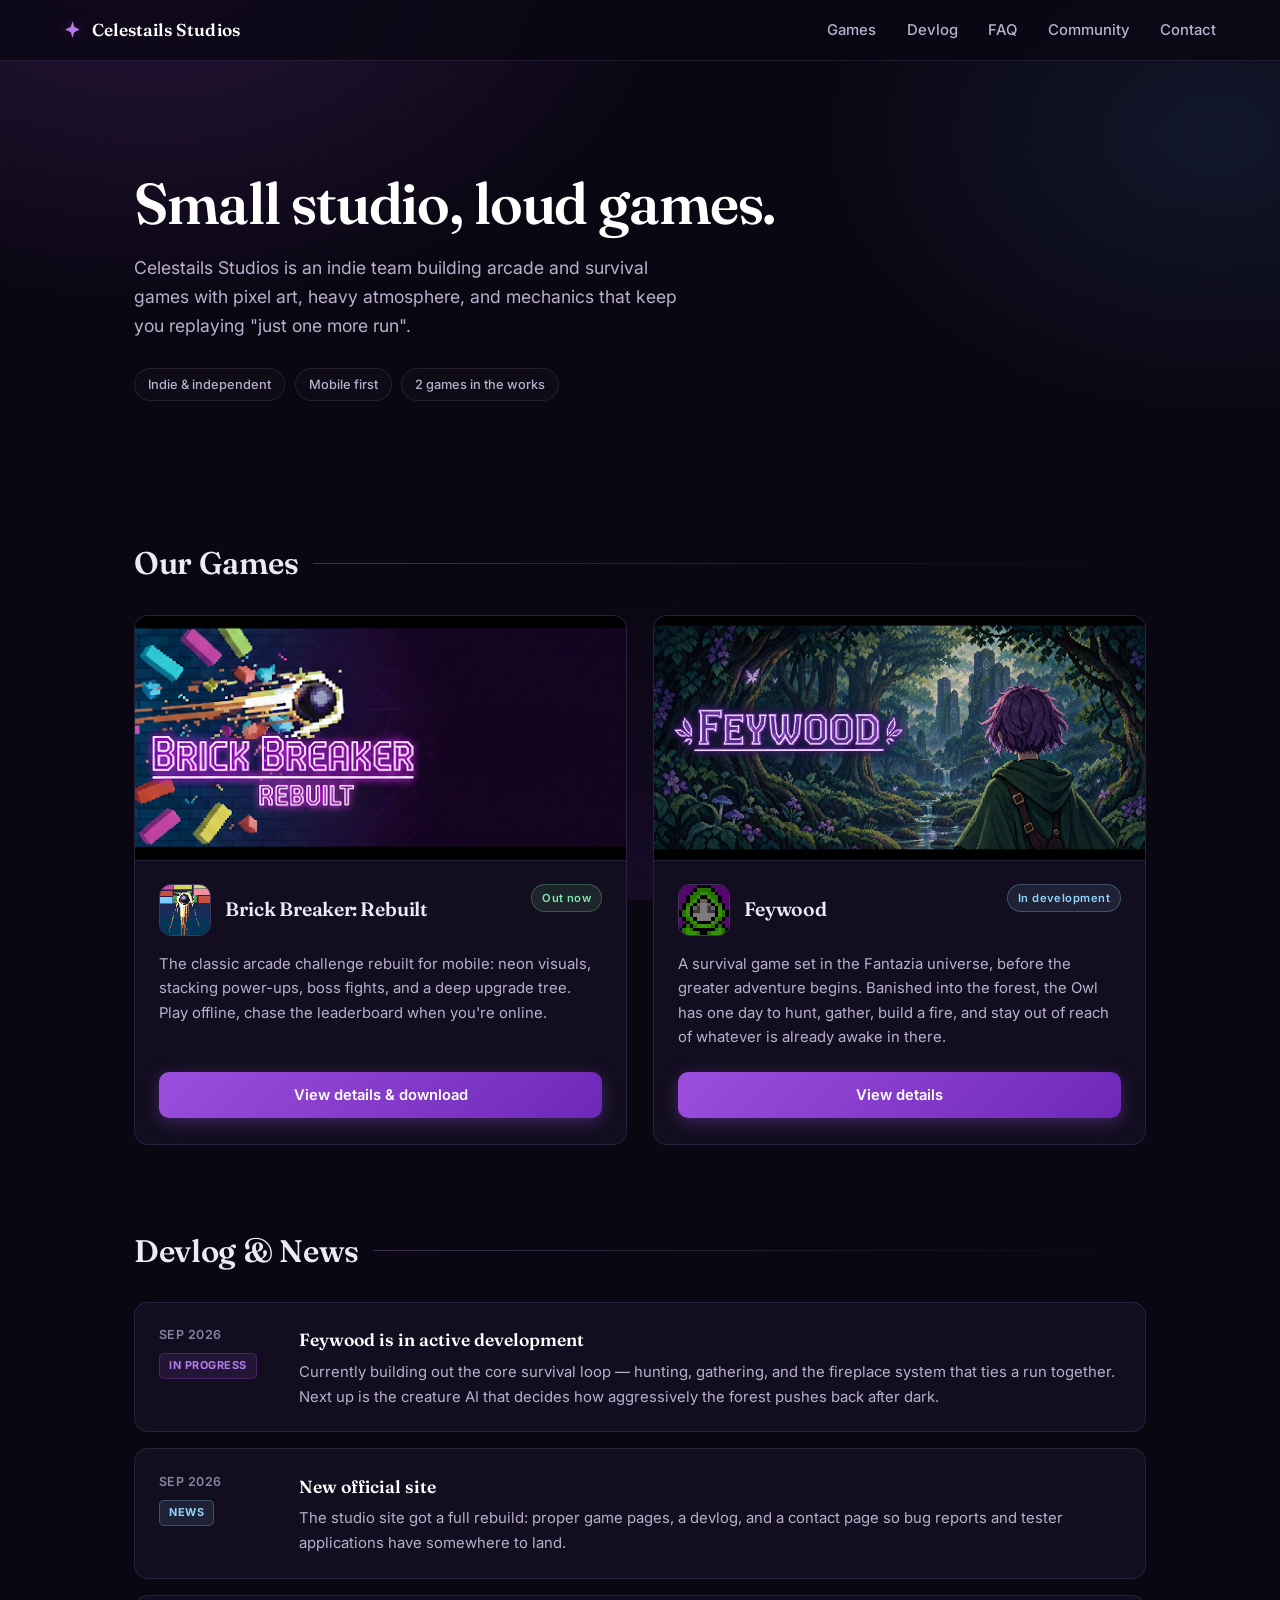
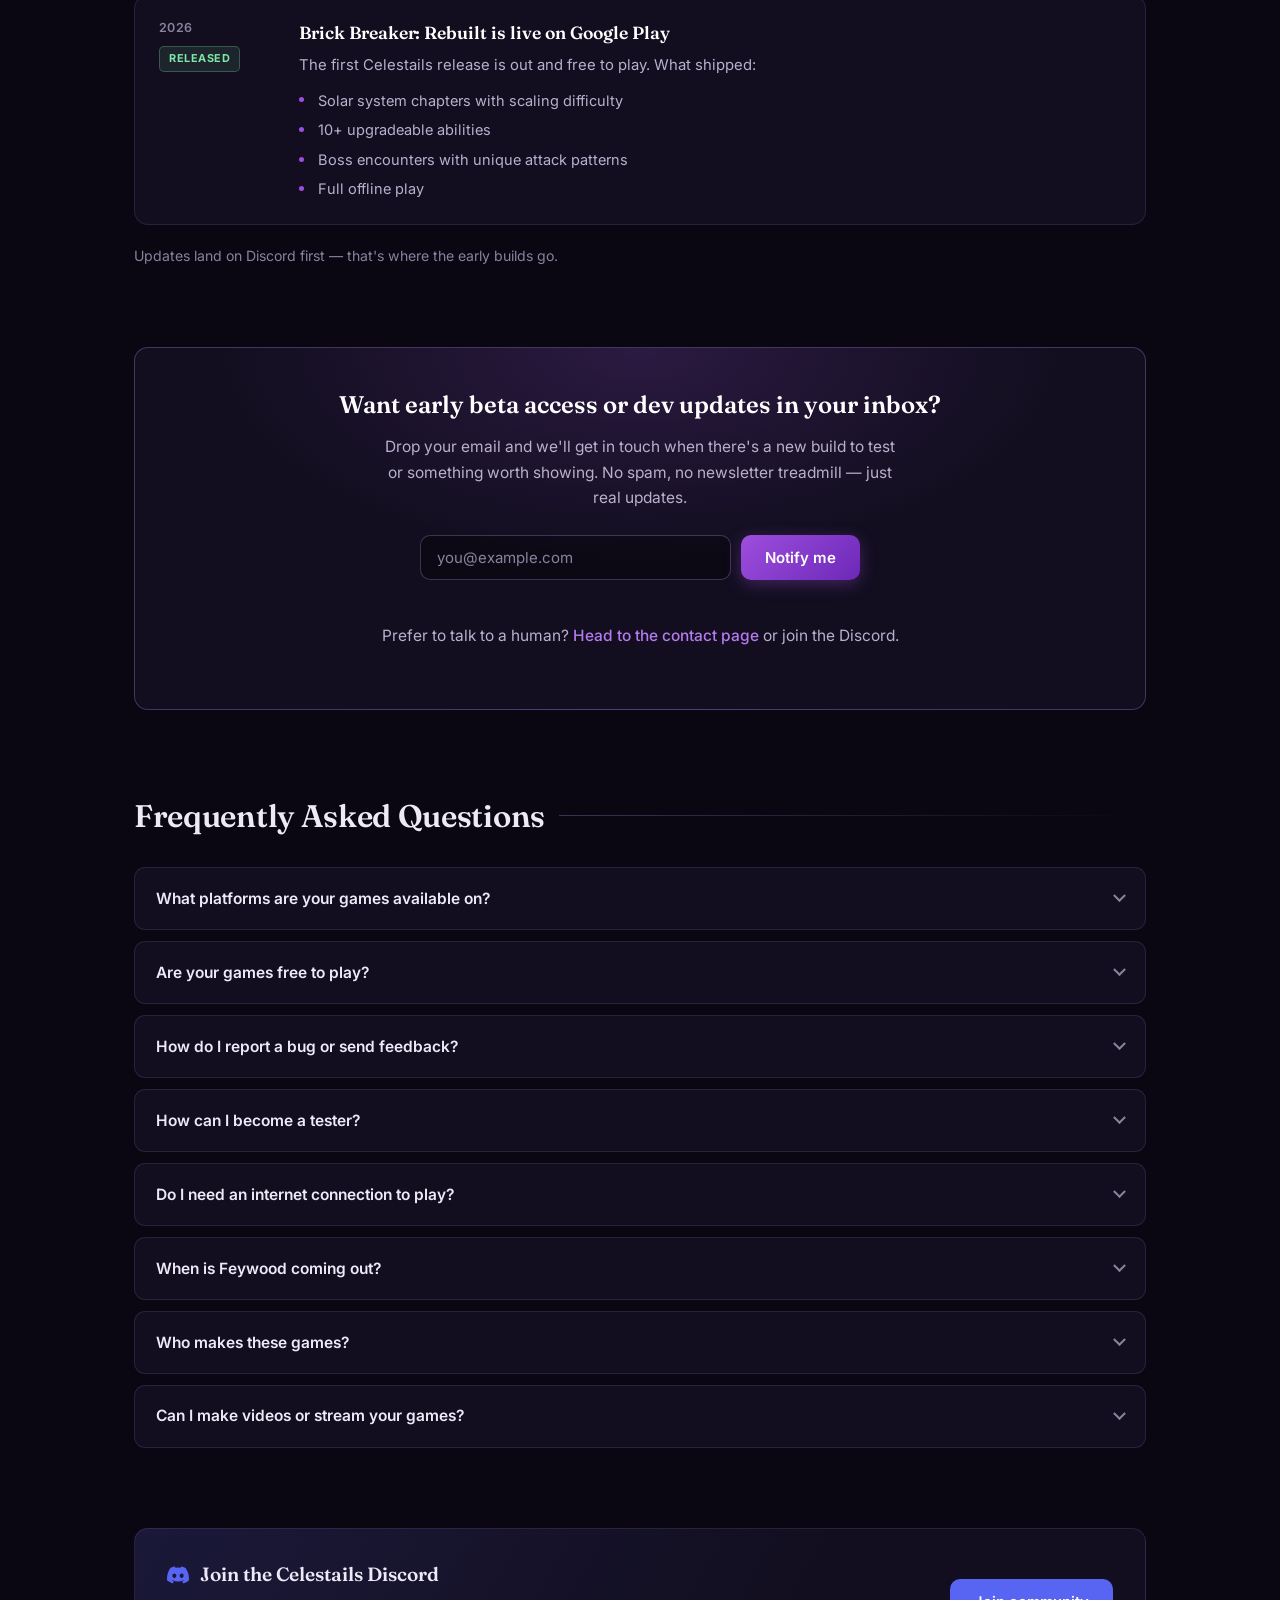
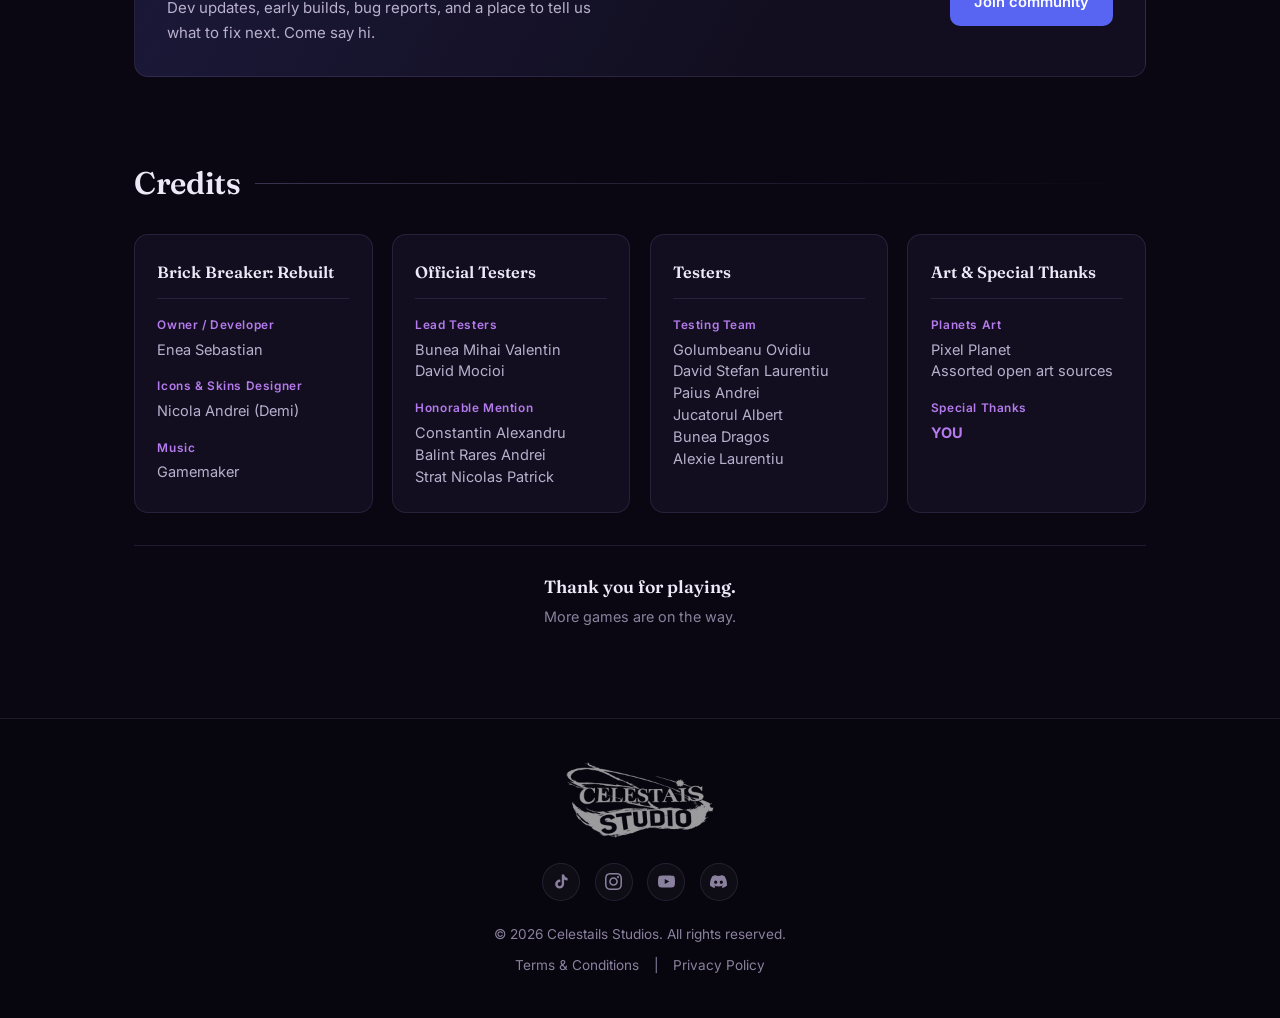
==== commit 142430c9: "Update v2" ====
--- a/index.html
+++ b/index.html
@@ -17,8 +17,10 @@
         </a>
         <nav>
             <a href="index.html#games">Games</a>
+            <a href="index.html#devlog">Devlog</a>
+            <a href="index.html#faq">FAQ</a>
             <a href="index.html#discord">Community</a>
-            <a href="index.html#credits">Credits</a>
+            <a href="contact.html">Contact</a>
         </nav>
     </header>
 
@@ -68,6 +70,138 @@
                         <a href="feywood.html" class="btn-action">View details</a>
                     </div>
                 </div>
+
+            </div>
+        </section>
+
+
+        <section id="devlog">
+            <h2 class="section-title">Devlog &amp; News</h2>
+
+            <div class="devlog-list">
+
+                <article class="devlog-entry">
+                    <div class="devlog-meta">
+                        <span class="devlog-date">SEP 2026</span>
+                        <span class="devlog-tag tag-dev">In progress</span>
+                    </div>
+                    <div class="devlog-body">
+                        <h3>Feywood is in active development</h3>
+                        <p>Currently building out the core survival loop &mdash; hunting, gathering, and the fireplace system that ties a run together. Next up is the creature AI that decides how aggressively the forest pushes back after dark.</p>
+                    </div>
+                </article>
+
+                <article class="devlog-entry">
+                    <div class="devlog-meta">
+                        <span class="devlog-date">SEP 2026</span>
+                        <span class="devlog-tag tag-news">News</span>
+                    </div>
+                    <div class="devlog-body">
+                        <h3>New official site</h3>
+                        <p>The studio site got a full rebuild: proper game pages, a devlog, and a contact page so bug reports and tester applications have somewhere to land.</p>
+                    </div>
+                </article>
+
+                <article class="devlog-entry">
+                    <div class="devlog-meta">
+                        <span class="devlog-date">2026</span>
+                        <span class="devlog-tag tag-update">Released</span>
+                    </div>
+                    <div class="devlog-body">
+                        <h3>Brick Breaker: Rebuilt is live on Google Play</h3>
+                        <p>The first Celestails release is out and free to play. What shipped:</p>
+                        <ul>
+                            <li>Solar system chapters with scaling difficulty</li>
+                            <li>10+ upgradeable abilities</li>
+                            <li>Boss encounters with unique attack patterns</li>
+                            <li>Full offline play</li>
+                        </ul>
+                    </div>
+                </article>
+
+            </div>
+
+            <p style="color:var(--text-dim);font-size:.88rem;margin-top:1.2rem">Updates land on Discord first &mdash; that's where the early builds go.</p>
+        </section>
+
+        <section id="updates">
+            <div class="signup-box">
+                <h3>Want early beta access or dev updates in your inbox?</h3>
+                <p>Drop your email and we'll get in touch when there's a new build to test or something worth showing. No spam, no newsletter treadmill &mdash; just real updates.</p>
+
+                <form class="signup-form" id="signupForm">
+                    <label for="signupEmail" class="sr-only" style="position:absolute;width:1px;height:1px;overflow:hidden;clip:rect(0 0 0 0)">Your email address</label>
+                    <input type="email" id="signupEmail" name="email" placeholder="you@example.com" required>
+                    <button type="submit">Notify me</button>
+                </form>
+
+                <p class="signup-status" id="signupStatus" role="status"></p>
+                <p class="signup-note">Prefer to talk to a human? <a href="contact.html" style="color:var(--violet-bright);text-decoration:none;font-weight:500">Head to the contact page</a> or join the Discord.</p>
+            </div>
+        </section>
+
+        <section id="faq">
+            <h2 class="section-title">Frequently Asked Questions</h2>
+
+            <div class="faq-list">
+
+                <details class="faq-item">
+                    <summary>What platforms are your games available on?</summary>
+                    <div class="faq-answer">
+                        <p>Brick Breaker: Rebuilt is available on <strong>Android</strong> via Google Play. Feywood is still in development, with platforms to be confirmed closer to release. A PC version is something we'd like to do, but nothing is promised yet.</p>
+                    </div>
+                </details>
+
+                <details class="faq-item">
+                    <summary>Are your games free to play?</summary>
+                    <div class="faq-answer">
+                        <p>Yes. Brick Breaker: Rebuilt is free to download and play, and the full game is playable without spending anything. Progression is earned through normal play.</p>
+                    </div>
+                </details>
+
+                <details class="faq-item">
+                    <summary>How do I report a bug or send feedback?</summary>
+                    <div class="faq-answer">
+                        <p>Either post it in our <a href="https://discord.gg/8gHms44fTD" target="_blank" rel="noopener noreferrer">Discord</a> or email <a href="mailto:celestails.studios@gmail.com">celestails.studios@gmail.com</a>. Discord is usually faster.</p>
+                        <p>Including your phone model, Android version, and what you were doing when it broke makes a real difference to how quickly it gets fixed.</p>
+                    </div>
+                </details>
+
+                <details class="faq-item">
+                    <summary>How can I become a tester?</summary>
+                    <div class="faq-answer">
+                        <p>We run small closed tests before each release, and we're usually looking for people. You don't need any technical background &mdash; honest feedback is the whole job. Testers get early builds and a credit on this site.</p>
+                        <p>Apply on the <a href="contact.html">contact page</a> or ask in Discord.</p>
+                    </div>
+                </details>
+
+                <details class="faq-item">
+                    <summary>Do I need an internet connection to play?</summary>
+                    <div class="faq-answer">
+                        <p>No. Brick Breaker: Rebuilt plays fully offline. A connection is only needed to sync leaderboard scores, which happens automatically next time you're online.</p>
+                    </div>
+                </details>
+
+                <details class="faq-item">
+                    <summary>When is Feywood coming out?</summary>
+                    <div class="faq-answer">
+                        <p>There's no release date yet &mdash; it's still in active development and we'd rather ship it right than ship it fast. Screenshots, progress updates, and early test builds go to Discord first.</p>
+                    </div>
+                </details>
+
+                <details class="faq-item">
+                    <summary>Who makes these games?</summary>
+                    <div class="faq-answer">
+                        <p>Celestails Studios is a small independent team. Brick Breaker: Rebuilt was developed by Enea Sebastian, with art by Nicola Andrei and a testing crew credited at the bottom of this page.</p>
+                    </div>
+                </details>
+
+                <details class="faq-item">
+                    <summary>Can I make videos or stream your games?</summary>
+                    <div class="faq-answer">
+                        <p>Absolutely, and we'd love to see it. No permission needed &mdash; monetise it however you like. Send us a link and we may share it on our socials.</p>
+                    </div>
+                </details>
 
             </div>
         </section>
@@ -182,5 +316,29 @@
     </footer>
 
 
+
+    <script>
+        // No backend on a static host, so the signup hands off to the user's
+        // mail client. Swap this for a form endpoint (Formspree, Buttondown,
+        // Mailchimp) by pointing the form's action at it and deleting this block.
+        (function () {
+            var form = document.getElementById('signupForm');
+            var status = document.getElementById('signupStatus');
+            if (!form) return;
+            form.addEventListener('submit', function (e) {
+                e.preventDefault();
+                var email = document.getElementById('signupEmail').value.trim();
+                if (!email) return;
+                var subject = encodeURIComponent('Dev updates signup - Celestails Studios');
+                var body = encodeURIComponent(
+                    'Please add me to the Celestails dev updates list.\n\nEmail: ' + email + '\n'
+                );
+                window.location.href = 'mailto:celestails.studios@gmail.com?subject=' + subject + '&body=' + body;
+                status.textContent = 'Opening your email app to confirm...';
+                form.reset();
+            });
+        })();
+    </script>
+
 </body>
 </html>
--- a/style.css
+++ b/style.css
@@ -742,3 +742,454 @@
 @media (prefers-reduced-motion: reduce) {
     *, *::before, *::after { animation: none !important; transition: none !important; scroll-behavior: auto !important; }
 }
+
+/* ==========================================================
+   Contact page
+   ========================================================== */
+
+.contact-hero {
+    text-align: center;
+    padding: 2.5rem 0 3rem;
+}
+
+.contact-mark {
+    height: 120px;
+    width: auto;
+    margin: 0 auto 1.8rem;
+    opacity: 0.9;
+    filter: drop-shadow(0 0 28px rgba(157, 78, 221, 0.35));
+}
+
+.contact-hero h1 {
+    font-family: var(--display);
+    font-size: clamp(1.9rem, 5vw, 2.6rem);
+    font-weight: 600;
+    letter-spacing: -0.02em;
+    color: #fff;
+    margin-bottom: 0.8rem;
+}
+
+.contact-hero p {
+    color: var(--text-soft);
+    font-size: 1.05rem;
+    max-width: 50ch;
+    margin: 0 auto;
+}
+
+.contact-grid {
+    display: grid;
+    grid-template-columns: repeat(auto-fit, minmax(240px, 1fr));
+    gap: 1.1rem;
+    margin-bottom: 2.5rem;
+}
+
+.contact-card {
+    display: flex;
+    flex-direction: column;
+    gap: 0.55rem;
+    padding: 1.6rem 1.5rem;
+    background: var(--surface);
+    border: 1px solid var(--line);
+    border-radius: var(--radius);
+    text-decoration: none;
+    color: inherit;
+    transition: border-color 0.3s ease, transform 0.3s ease, background 0.3s ease;
+}
+
+.contact-card:hover {
+    border-color: var(--line-strong);
+    background: var(--surface-2);
+    transform: translateY(-3px);
+}
+
+.contact-card-icon {
+    width: 40px;
+    height: 40px;
+    border-radius: 10px;
+    display: flex;
+    align-items: center;
+    justify-content: center;
+    background: rgba(157, 78, 221, 0.12);
+    color: var(--violet-bright);
+    margin-bottom: 0.3rem;
+}
+
+.contact-card-icon svg { width: 19px; height: 19px; fill: currentColor; }
+
+.contact-card h3 {
+    font-family: var(--display);
+    font-size: 1.05rem;
+    font-weight: 600;
+    color: #fff;
+}
+
+.contact-card p { font-size: 0.89rem; color: var(--text-soft); line-height: 1.5; }
+
+.contact-card-handle {
+    font-size: 0.86rem;
+    font-weight: 600;
+    color: var(--violet-bright);
+    word-break: break-word;
+    margin-top: auto;
+    padding-top: 0.5rem;
+}
+
+/* highlighted "become a tester" panel */
+.contact-callout {
+    padding: 2rem;
+    border-radius: var(--radius);
+    border: 1px solid var(--line);
+    background:
+        linear-gradient(120deg, rgba(157, 78, 221, 0.14), transparent 70%),
+        var(--surface);
+}
+
+.contact-callout h3 {
+    font-family: var(--display);
+    font-size: 1.2rem;
+    font-weight: 600;
+    margin-bottom: 0.5rem;
+}
+
+.contact-callout p { color: var(--text-soft); font-size: 0.95rem; max-width: 58ch; }
+
+.contact-callout ul {
+    list-style: none;
+    margin: 1rem 0 1.3rem;
+    display: flex;
+    flex-direction: column;
+    gap: 0.45rem;
+}
+
+.contact-callout li {
+    position: relative;
+    padding-left: 1.4rem;
+    color: var(--text-soft);
+    font-size: 0.93rem;
+}
+
+.contact-callout li::before {
+    content: "";
+    position: absolute;
+    left: 0;
+    top: 0.62em;
+    width: 6px;
+    height: 6px;
+    border-radius: 50%;
+    background: var(--violet-bright);
+}
+
+/* ==========================================================
+   Devlog / news
+   ========================================================== */
+
+.devlog-list { display: flex; flex-direction: column; gap: 1rem; }
+
+.devlog-entry {
+    display: grid;
+    grid-template-columns: 116px 1fr;
+    gap: 1.5rem;
+    padding: 1.4rem 1.5rem;
+    background: var(--surface);
+    border: 1px solid var(--line);
+    border-radius: var(--radius);
+    transition: border-color 0.3s ease;
+}
+
+.devlog-entry:hover { border-color: var(--line-strong); }
+
+.devlog-meta { display: flex; flex-direction: column; gap: 0.45rem; }
+
+.devlog-date {
+    font-size: 0.78rem;
+    font-weight: 600;
+    letter-spacing: 0.04em;
+    color: var(--text-dim);
+}
+
+.devlog-tag {
+    align-self: flex-start;
+    font-size: 0.68rem;
+    font-weight: 700;
+    letter-spacing: 0.05em;
+    text-transform: uppercase;
+    padding: 3px 9px;
+    border-radius: 5px;
+    white-space: nowrap;
+}
+
+.tag-update  { color: #7ee7a8; background: rgba(126, 231, 168, 0.1); border: 1px solid rgba(126, 231, 168, 0.28); }
+.tag-dev     { color: var(--violet-bright); background: rgba(157, 78, 221, 0.12); border: 1px solid rgba(157, 78, 221, 0.3); }
+.tag-news    { color: var(--ice); background: rgba(143, 212, 255, 0.1); border: 1px solid rgba(143, 212, 255, 0.28); }
+
+.devlog-body h3 {
+    font-family: var(--display);
+    font-size: 1.1rem;
+    font-weight: 600;
+    color: #fff;
+    margin-bottom: 0.35rem;
+}
+
+.devlog-body p { color: var(--text-soft); font-size: 0.93rem; }
+
+.devlog-body ul {
+    list-style: none;
+    margin-top: 0.7rem;
+    display: flex;
+    flex-direction: column;
+    gap: 0.35rem;
+}
+
+.devlog-body li {
+    position: relative;
+    padding-left: 1.2rem;
+    color: var(--text-soft);
+    font-size: 0.91rem;
+}
+
+.devlog-body li::before {
+    content: "";
+    position: absolute;
+    left: 0;
+    top: 0.6em;
+    width: 5px;
+    height: 5px;
+    border-radius: 50%;
+    background: var(--violet);
+}
+
+/* ==========================================================
+   Newsletter / signup box
+   ========================================================== */
+
+.signup-box {
+    padding: 2.3rem 2rem;
+    border-radius: var(--radius);
+    border: 1px solid var(--line-strong);
+    text-align: center;
+    background:
+        radial-gradient(600px 300px at 50% 0%, rgba(157, 78, 221, 0.18), transparent 70%),
+        var(--surface);
+}
+
+.signup-box h3 {
+    font-family: var(--display);
+    font-size: clamp(1.2rem, 3vw, 1.5rem);
+    font-weight: 600;
+    color: #fff;
+    margin-bottom: 0.6rem;
+}
+
+.signup-box > p {
+    color: var(--text-soft);
+    font-size: 0.97rem;
+    max-width: 52ch;
+    margin: 0 auto 1.5rem;
+}
+
+.signup-form {
+    display: flex;
+    gap: 0.6rem;
+    max-width: 440px;
+    margin: 0 auto;
+    flex-wrap: wrap;
+}
+
+.signup-form input {
+    flex: 1;
+    min-width: 200px;
+    padding: 12px 16px;
+    border-radius: 10px;
+    border: 1px solid var(--line-strong);
+    background: rgba(0, 0, 0, 0.3);
+    color: var(--text);
+    font-family: var(--body);
+    font-size: 0.94rem;
+    transition: border-color 0.25s ease;
+}
+
+.signup-form input::placeholder { color: var(--text-dim); }
+.signup-form input:focus { outline: none; border-color: var(--violet); }
+
+.signup-form button {
+    padding: 12px 24px;
+    border-radius: 10px;
+    border: none;
+    background: linear-gradient(135deg, var(--violet) 0%, var(--violet-deep) 100%);
+    color: #fff;
+    font-family: var(--body);
+    font-weight: 600;
+    font-size: 0.94rem;
+    cursor: pointer;
+    box-shadow: 0 4px 16px var(--glow);
+    transition: transform 0.2s ease, box-shadow 0.3s ease;
+}
+
+.signup-form button:hover { transform: translateY(-2px); box-shadow: 0 7px 22px rgba(157, 78, 221, 0.55); }
+
+.signup-note { font-size: 0.82rem; color: var(--text-dim); margin-top: 1rem; }
+
+.signup-status {
+    font-size: 0.88rem;
+    color: var(--ice);
+    margin-top: 0.9rem;
+    min-height: 1.2em;
+}
+
+/* ==========================================================
+   FAQ (accordion)
+   ========================================================== */
+
+.faq-list { display: flex; flex-direction: column; gap: 0.7rem; }
+
+.faq-item {
+    background: var(--surface);
+    border: 1px solid var(--line);
+    border-radius: 11px;
+    overflow: hidden;
+    transition: border-color 0.3s ease;
+}
+
+.faq-item[open] { border-color: var(--line-strong); }
+
+.faq-item summary {
+    list-style: none;
+    cursor: pointer;
+    padding: 1.1rem 1.3rem;
+    display: flex;
+    align-items: center;
+    justify-content: space-between;
+    gap: 1rem;
+    font-weight: 600;
+    font-size: 0.97rem;
+    color: var(--text);
+    transition: color 0.25s ease;
+}
+
+.faq-item summary::-webkit-details-marker { display: none; }
+.faq-item summary:hover { color: var(--violet-bright); }
+
+.faq-item summary::after {
+    content: "";
+    flex-shrink: 0;
+    width: 9px;
+    height: 9px;
+    border-right: 2px solid var(--text-dim);
+    border-bottom: 2px solid var(--text-dim);
+    transform: rotate(45deg) translate(-2px, -2px);
+    transition: transform 0.25s ease, border-color 0.25s ease;
+}
+
+.faq-item[open] summary::after {
+    transform: rotate(-135deg) translate(-2px, -2px);
+    border-color: var(--violet-bright);
+}
+
+.faq-answer {
+    padding: 0 1.3rem 1.2rem;
+    color: var(--text-soft);
+    font-size: 0.93rem;
+}
+
+.faq-answer p + p { margin-top: 0.6rem; }
+.faq-answer a { color: var(--violet-bright); text-decoration: none; font-weight: 500; }
+.faq-answer a:hover { text-decoration: underline; }
+
+/* ==========================================================
+   Media: trailer + gallery placeholders
+   ========================================================== */
+
+.trailer-frame {
+    position: relative;
+    width: 100%;
+    aspect-ratio: 16 / 9;
+    border-radius: var(--radius);
+    overflow: hidden;
+    border: 1px solid var(--line);
+    background: var(--surface-2);
+    margin-top: 1rem;
+}
+
+.trailer-frame iframe,
+.trailer-frame video {
+    position: absolute;
+    inset: 0;
+    width: 100%;
+    height: 100%;
+    border: 0;
+    display: block;
+}
+
+/* placeholder state, shown until a real embed replaces it */
+.media-placeholder {
+    position: relative;
+    display: flex;
+    flex-direction: column;
+    align-items: center;
+    justify-content: center;
+    gap: 0.6rem;
+    width: 100%;
+    height: 100%;
+    text-align: center;
+    padding: 1.5rem;
+    color: var(--text-dim);
+    background:
+        repeating-linear-gradient(45deg, rgba(157, 78, 221, 0.05) 0 12px, transparent 12px 24px),
+        var(--surface-2);
+    border: 1px dashed var(--line-strong);
+    border-radius: var(--radius);
+}
+
+.media-placeholder .play-badge {
+    width: 54px;
+    height: 54px;
+    border-radius: 50%;
+    display: flex;
+    align-items: center;
+    justify-content: center;
+    background: rgba(157, 78, 221, 0.15);
+    border: 1px solid var(--line-strong);
+    margin-bottom: 0.2rem;
+}
+
+.media-placeholder .play-badge svg { width: 20px; height: 20px; fill: var(--violet-bright); margin-left: 3px; }
+
+.media-placeholder strong { color: var(--text-soft); font-size: 0.95rem; font-weight: 600; }
+.media-placeholder span { font-size: 0.82rem; max-width: 34ch; line-height: 1.5; }
+
+.gallery-grid {
+    display: grid;
+    grid-template-columns: repeat(auto-fit, minmax(190px, 1fr));
+    gap: 0.9rem;
+    margin-top: 1rem;
+}
+
+.gallery-item {
+    position: relative;
+    aspect-ratio: 9 / 16;
+    border-radius: 11px;
+    overflow: hidden;
+    border: 1px solid var(--line);
+    background: var(--surface-2);
+}
+
+.gallery-item img { width: 100%; height: 100%; object-fit: cover; display: block; }
+
+.gallery-item .media-placeholder { border-radius: 11px; gap: 0.4rem; padding: 1rem; }
+.gallery-item .media-placeholder strong { font-size: 0.86rem; }
+.gallery-item .media-placeholder span { font-size: 0.75rem; }
+
+.gallery-item .shot-num {
+    font-family: var(--display);
+    font-size: 1.6rem;
+    font-weight: 600;
+    color: rgba(157, 78, 221, 0.4);
+}
+
+@media (max-width: 680px) {
+    .devlog-entry { grid-template-columns: 1fr; gap: 0.8rem; padding: 1.2rem; }
+    .devlog-meta { flex-direction: row; align-items: center; gap: 0.7rem; }
+    .contact-callout, .signup-box { padding: 1.5rem; }
+    .gallery-grid { grid-template-columns: repeat(auto-fit, minmax(140px, 1fr)); }
+    .contact-mark { height: 84px; }
+}
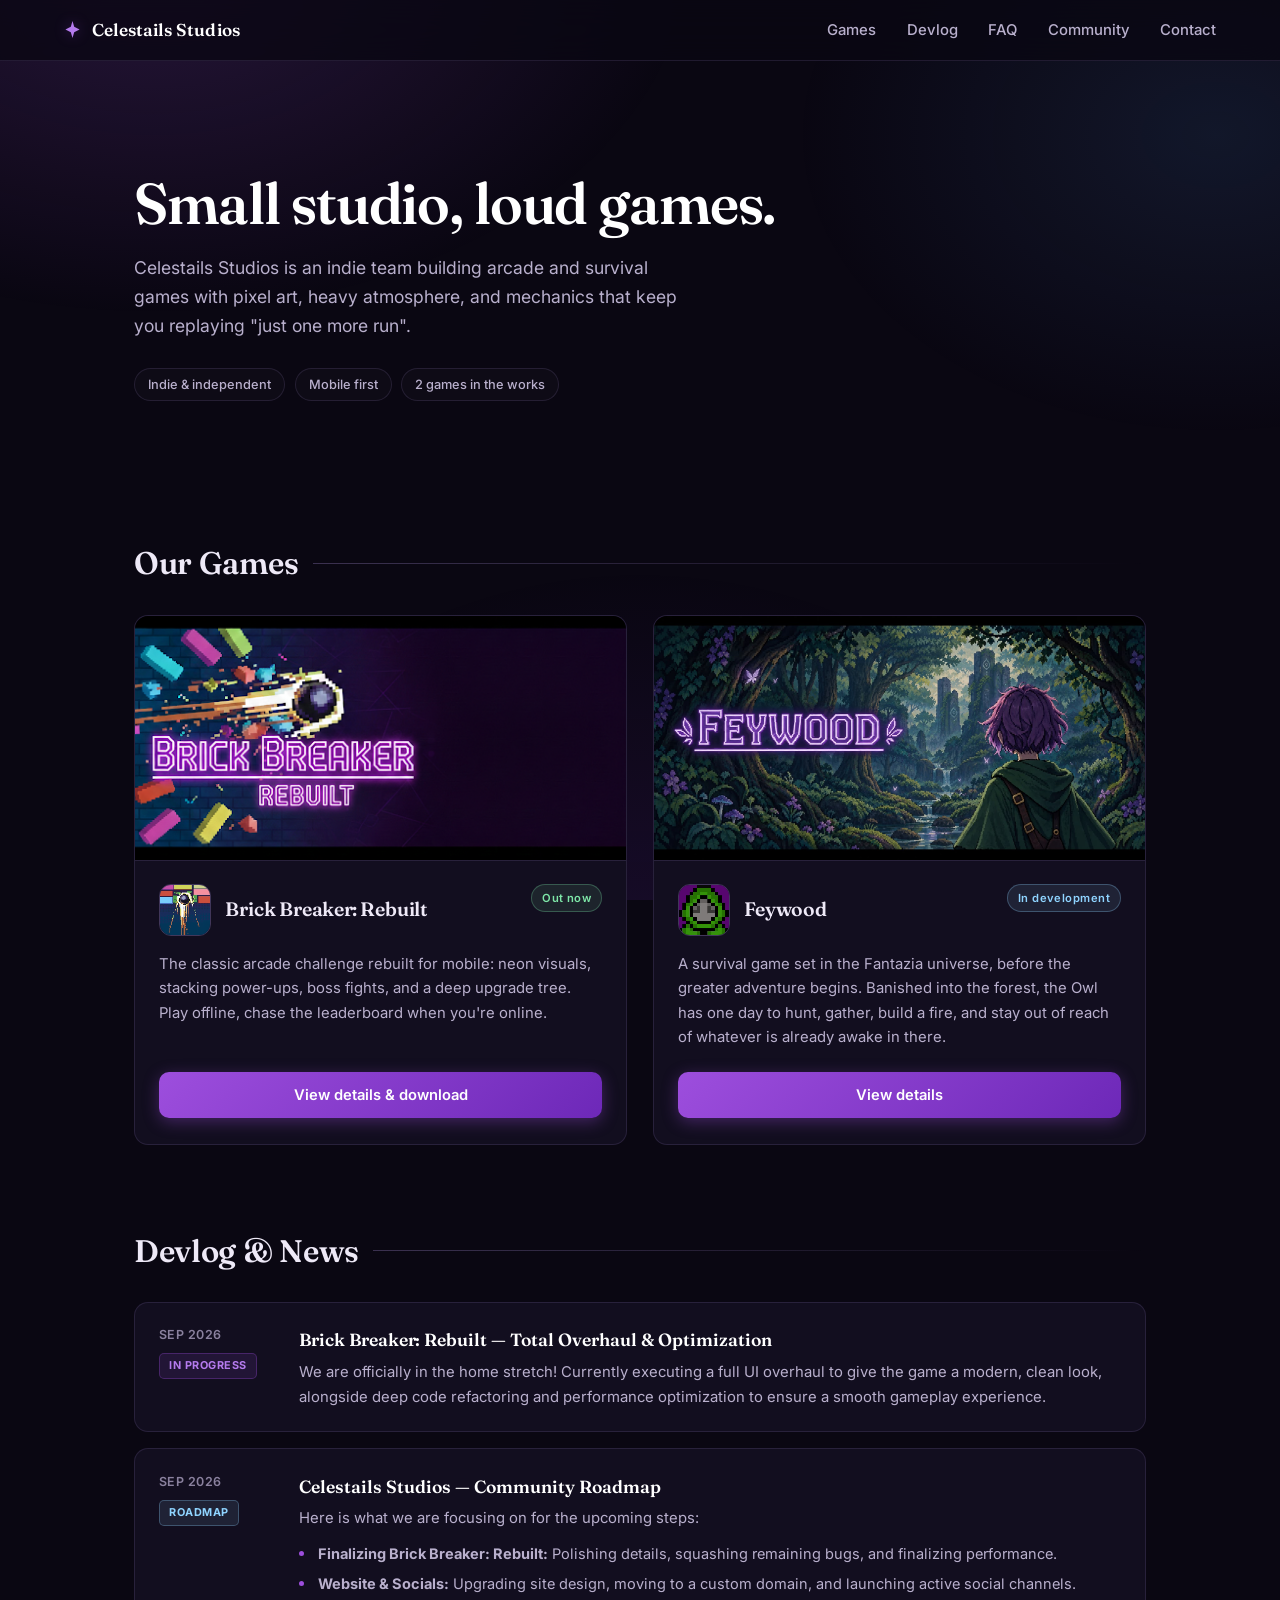
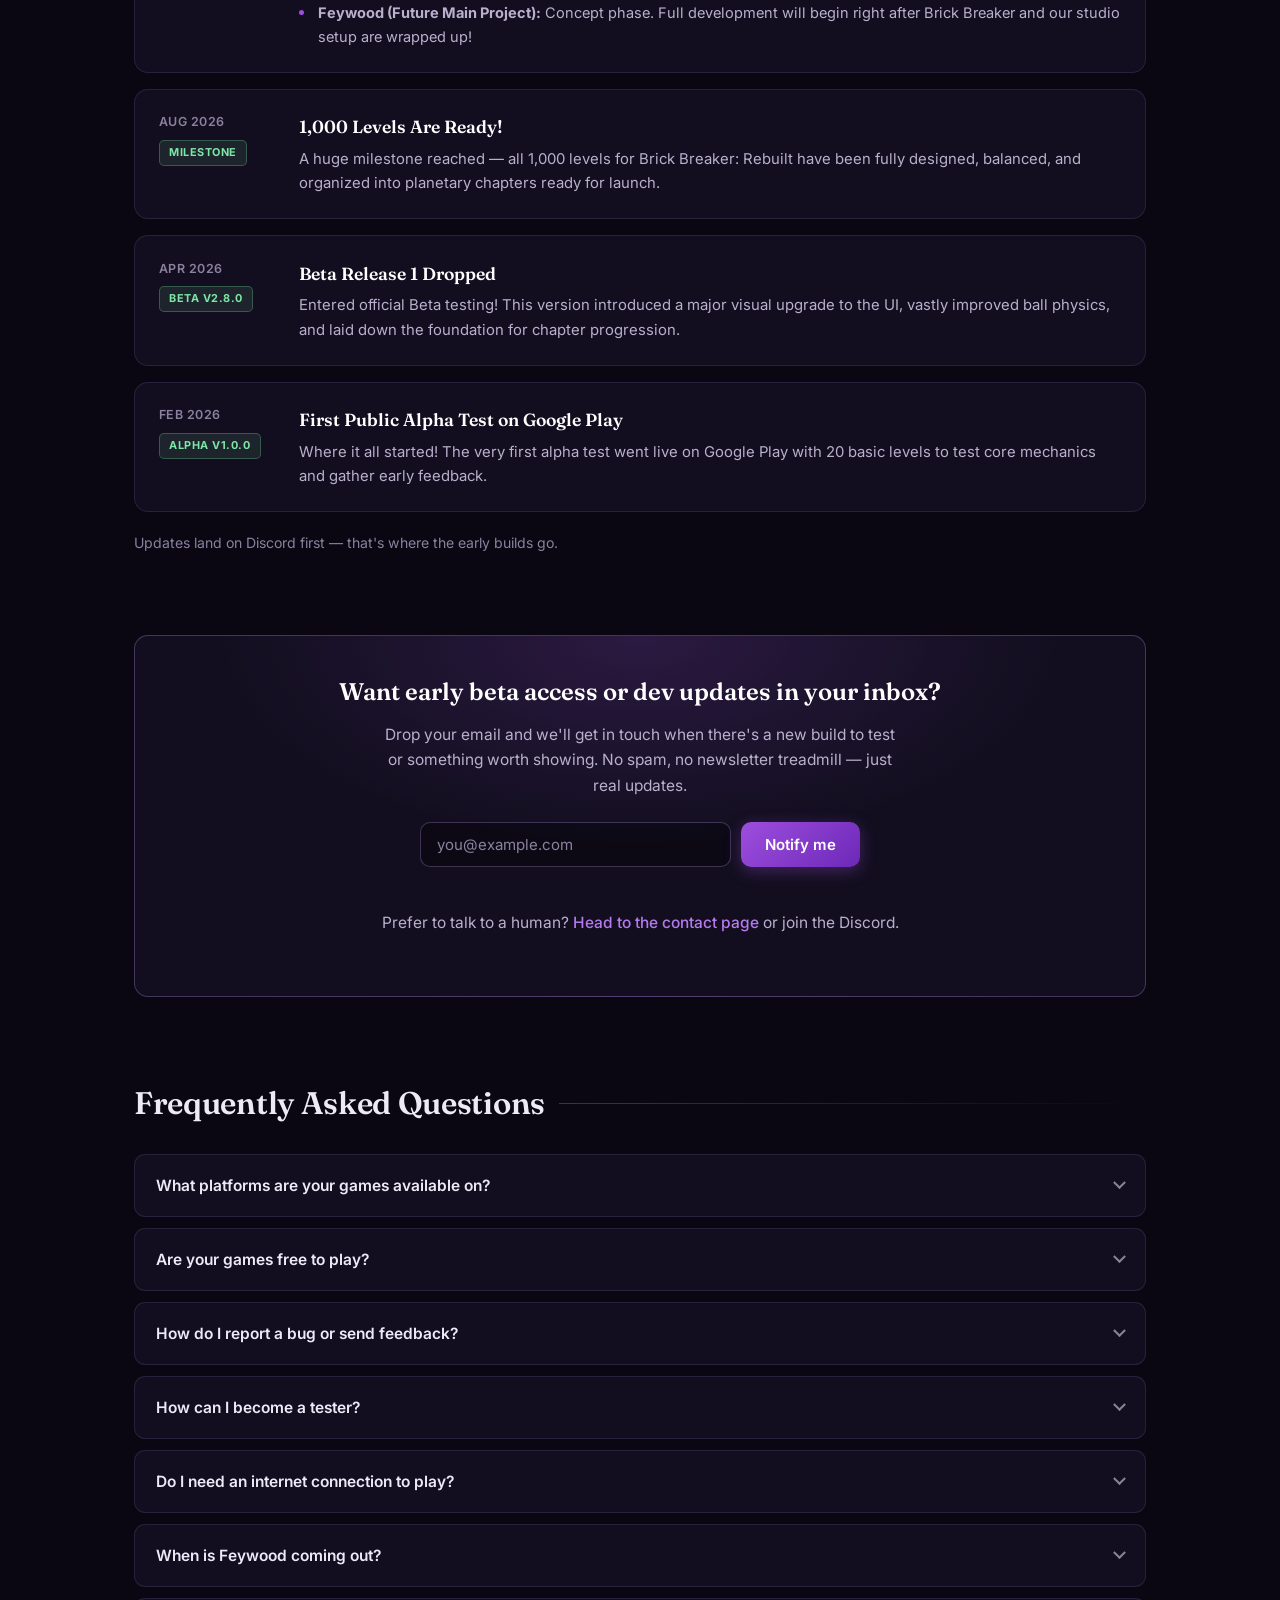
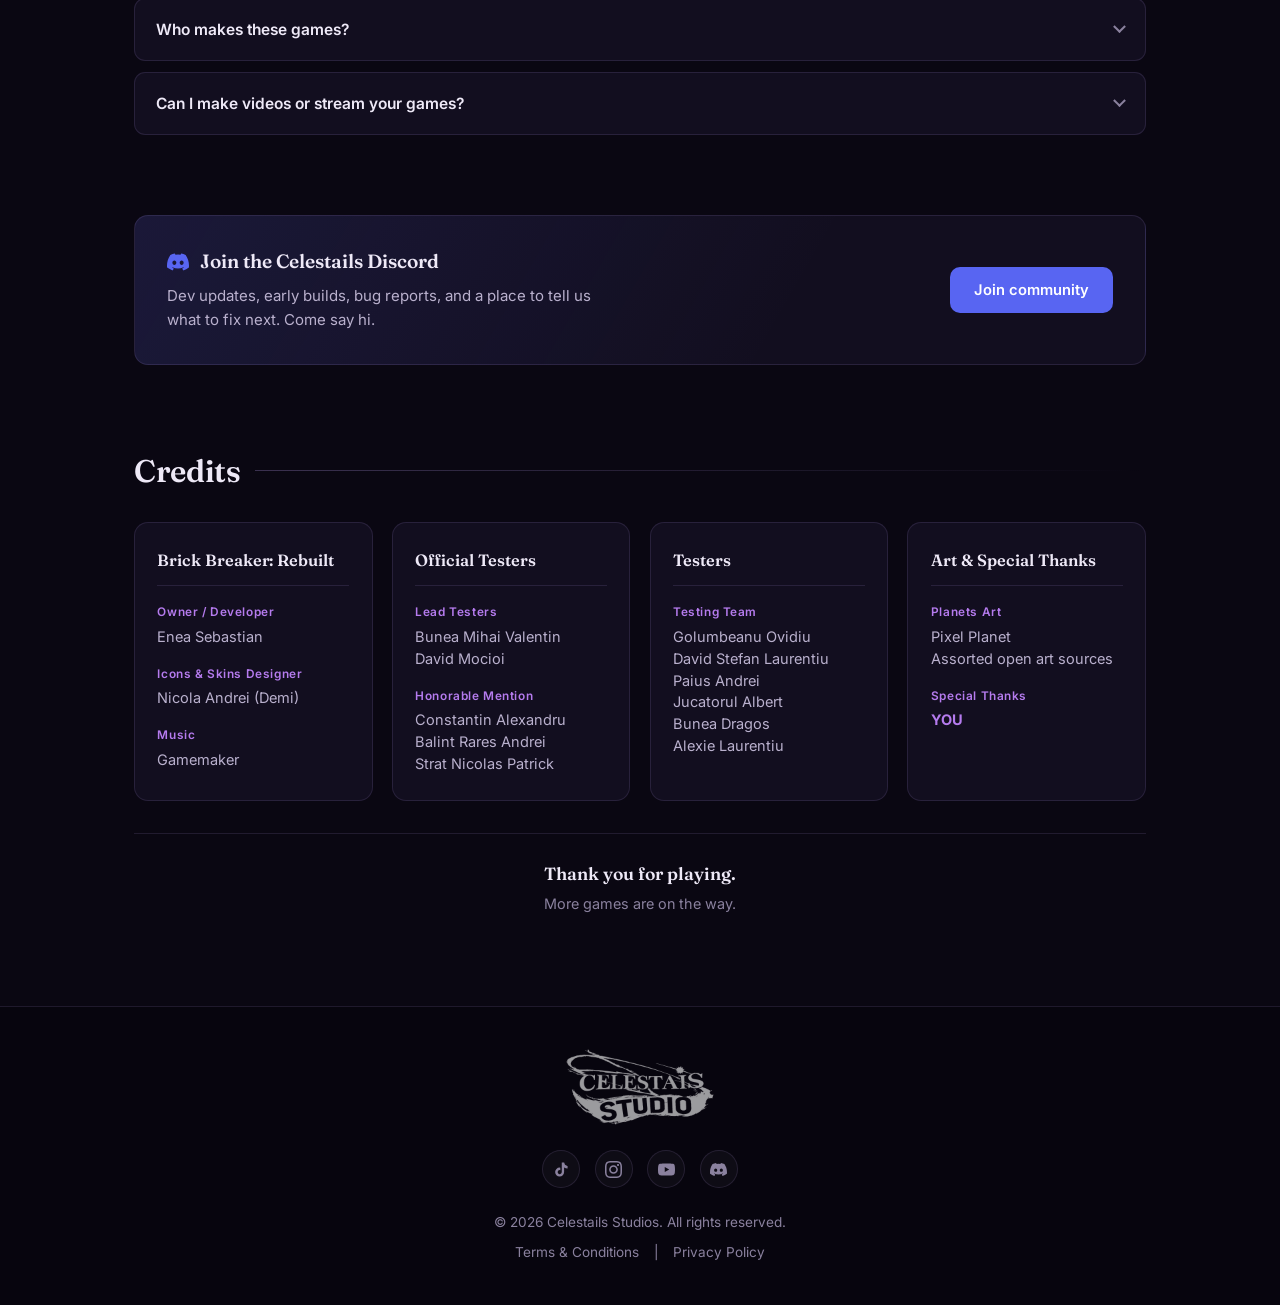
==== commit 9a025857: "Revise devlog section with new updates Updated devlog entries with new project details and milestone" ====
--- a/index.html
+++ b/index.html
@@ -75,47 +75,73 @@
         </section>
 
 
-        <section id="devlog">
+<section id="devlog">
             <h2 class="section-title">Devlog &amp; News</h2>
 
             <div class="devlog-list">
 
+                <!-- SEP 2026 - CURRENT IN PROGRESS -->
                 <article class="devlog-entry">
                     <div class="devlog-meta">
                         <span class="devlog-date">SEP 2026</span>
                         <span class="devlog-tag tag-dev">In progress</span>
                     </div>
                     <div class="devlog-body">
-                        <h3>Feywood is in active development</h3>
-                        <p>Currently building out the core survival loop &mdash; hunting, gathering, and the fireplace system that ties a run together. Next up is the creature AI that decides how aggressively the forest pushes back after dark.</p>
-                    </div>
-                </article>
-
+                        <h3>Brick Breaker: Rebuilt — Total Overhaul &amp; Optimization</h3>
+                        <p>We are officially in the home stretch! Currently executing a full UI overhaul to give the game a modern, clean look, alongside deep code refactoring and performance optimization to ensure a smooth gameplay experience.</p>
+                    </div>
+                </article>
+
+                <!-- SEP 2026 - COMMUNITY ROADMAP -->
                 <article class="devlog-entry">
                     <div class="devlog-meta">
                         <span class="devlog-date">SEP 2026</span>
-                        <span class="devlog-tag tag-news">News</span>
-                    </div>
-                    <div class="devlog-body">
-                        <h3>New official site</h3>
-                        <p>The studio site got a full rebuild: proper game pages, a devlog, and a contact page so bug reports and tester applications have somewhere to land.</p>
-                    </div>
-                </article>
-
-                <article class="devlog-entry">
-                    <div class="devlog-meta">
-                        <span class="devlog-date">2026</span>
-                        <span class="devlog-tag tag-update">Released</span>
-                    </div>
-                    <div class="devlog-body">
-                        <h3>Brick Breaker: Rebuilt is live on Google Play</h3>
-                        <p>The first Celestails release is out and free to play. What shipped:</p>
+                        <span class="devlog-tag tag-news">Roadmap</span>
+                    </div>
+                    <div class="devlog-body">
+                        <h3>Celestails Studios — Community Roadmap</h3>
+                        <p>Here is what we are focusing on for the upcoming steps:</p>
                         <ul>
-                            <li>Solar system chapters with scaling difficulty</li>
-                            <li>10+ upgradeable abilities</li>
-                            <li>Boss encounters with unique attack patterns</li>
-                            <li>Full offline play</li>
+                            <li><strong>Finalizing Brick Breaker: Rebuilt:</strong> Polishing details, squashing remaining bugs, and finalizing performance.</li>
+                            <li><strong>Website &amp; Socials:</strong> Upgrading site design, moving to a custom domain, and launching active social channels.</li>
+                            <li><strong>Feywood (Future Main Project):</strong> Concept phase. Full development will begin right after Brick Breaker and our studio setup are wrapped up!</li>
                         </ul>
+                    </div>
+                </article>
+
+                <!-- AUG 2026 - MILESTONE -->
+                <article class="devlog-entry">
+                    <div class="devlog-meta">
+                        <span class="devlog-date">AUG 2026</span>
+                        <span class="devlog-tag tag-update">Milestone</span>
+                    </div>
+                    <div class="devlog-body">
+                        <h3>1,000 Levels Are Ready!</h3>
+                        <p>A huge milestone reached — all 1,000 levels for Brick Breaker: Rebuilt have been fully designed, balanced, and organized into planetary chapters ready for launch.</p>
+                    </div>
+                </article>
+
+                <!-- APR 2026 - BETA RELEASE 1 -->
+                <article class="devlog-entry">
+                    <div class="devlog-meta">
+                        <span class="devlog-date">APR 2026</span>
+                        <span class="devlog-tag tag-update">Beta v2.8.0</span>
+                    </div>
+                    <div class="devlog-body">
+                        <h3>Beta Release 1 Dropped</h3>
+                        <p>Entered official Beta testing! This version introduced a major visual upgrade to the UI, vastly improved ball physics, and laid down the foundation for chapter progression.</p>
+                    </div>
+                </article>
+
+                <!-- FEB 2026 - FIRST ALPHA -->
+                <article class="devlog-entry">
+                    <div class="devlog-meta">
+                        <span class="devlog-date">FEB 2026</span>
+                        <span class="devlog-tag tag-update">Alpha v1.0.0</span>
+                    </div>
+                    <div class="devlog-body">
+                        <h3>First Public Alpha Test on Google Play</h3>
+                        <p>Where it all started! The very first alpha test went live on Google Play with 20 basic levels to test core mechanics and gather early feedback.</p>
                     </div>
                 </article>
 
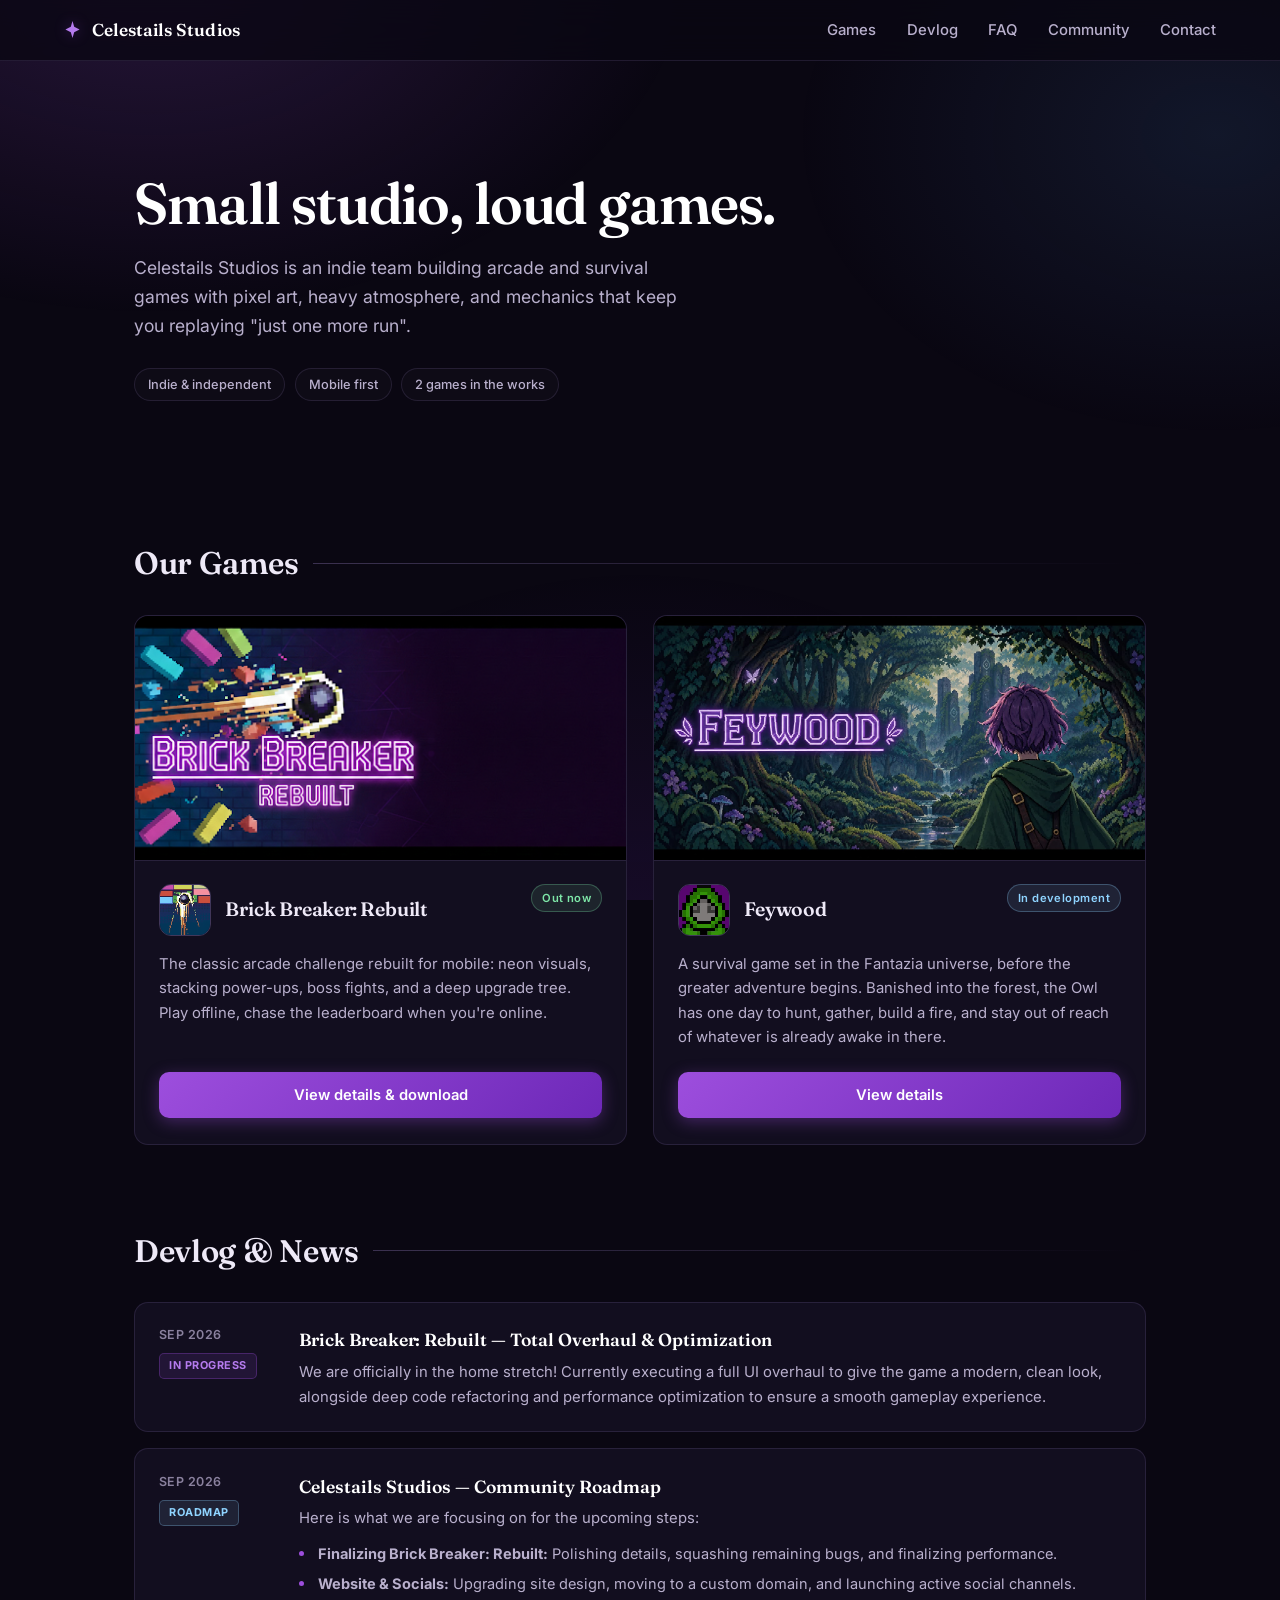
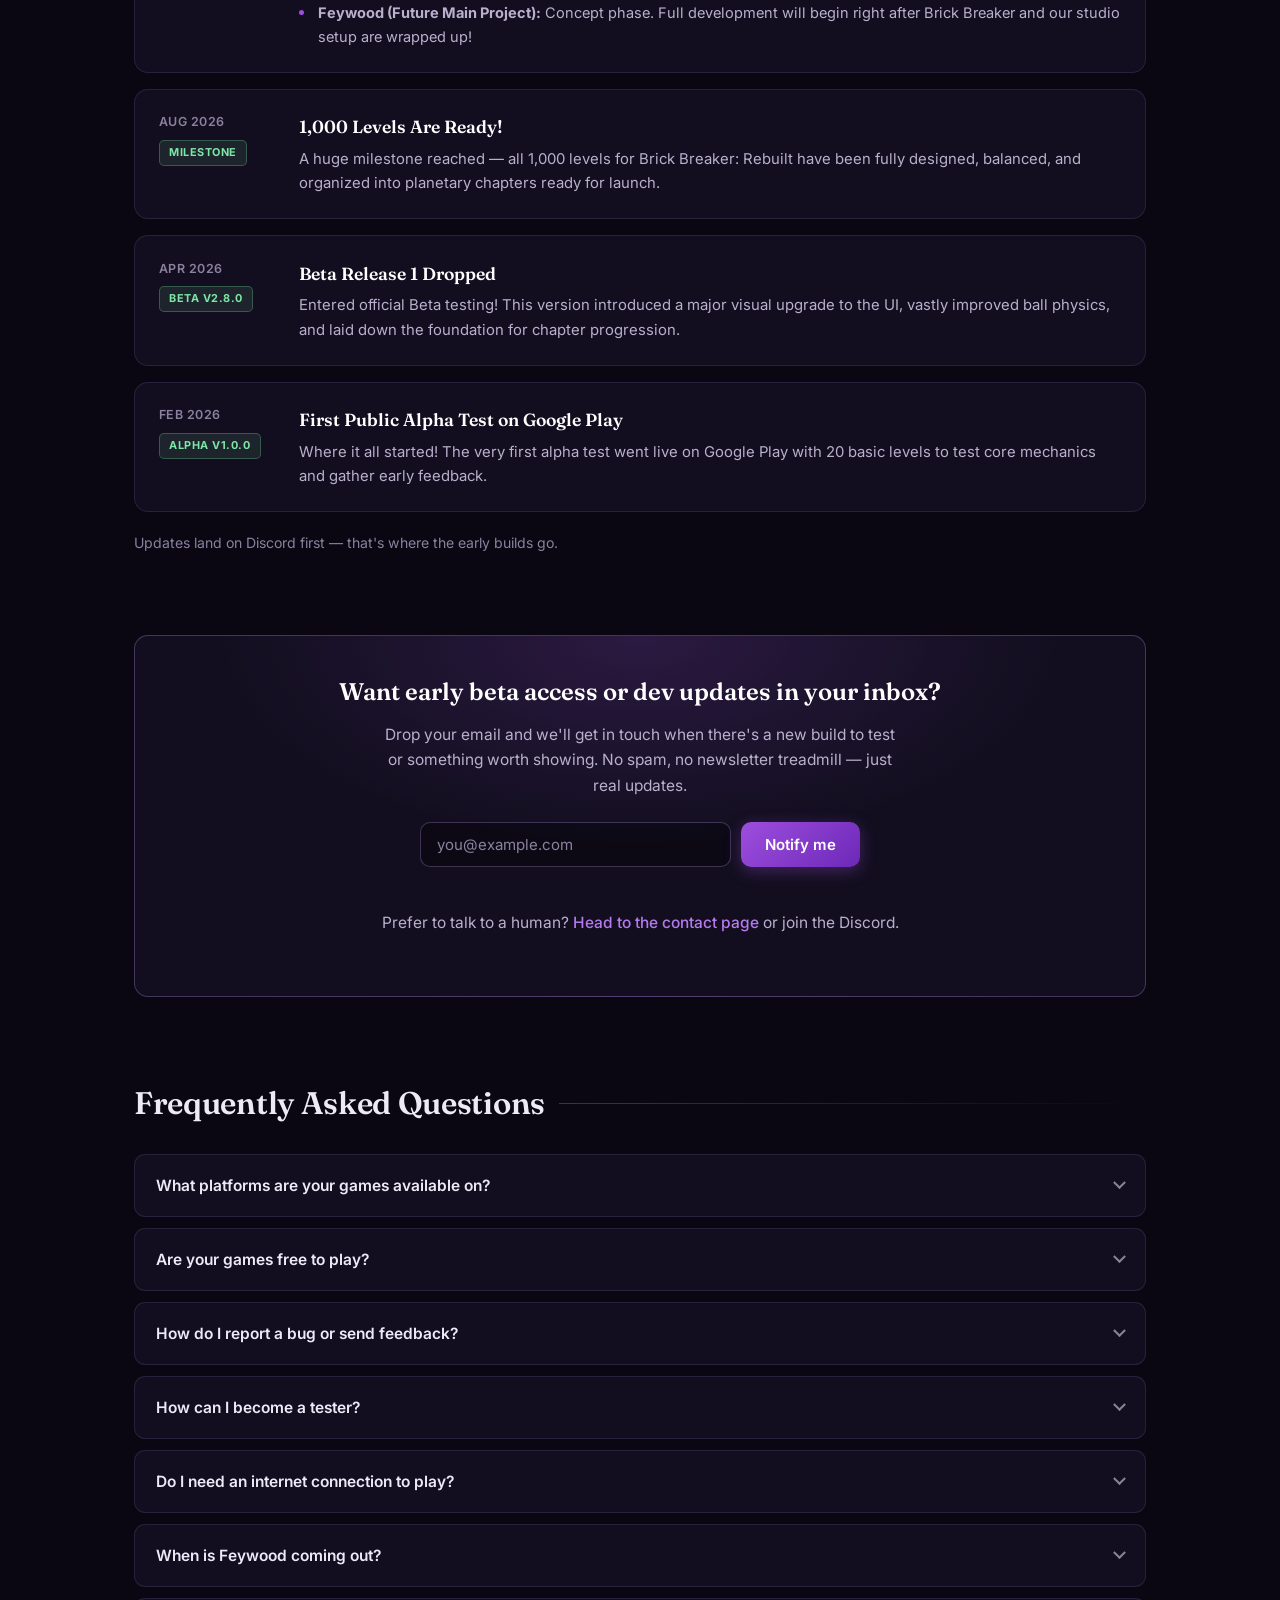
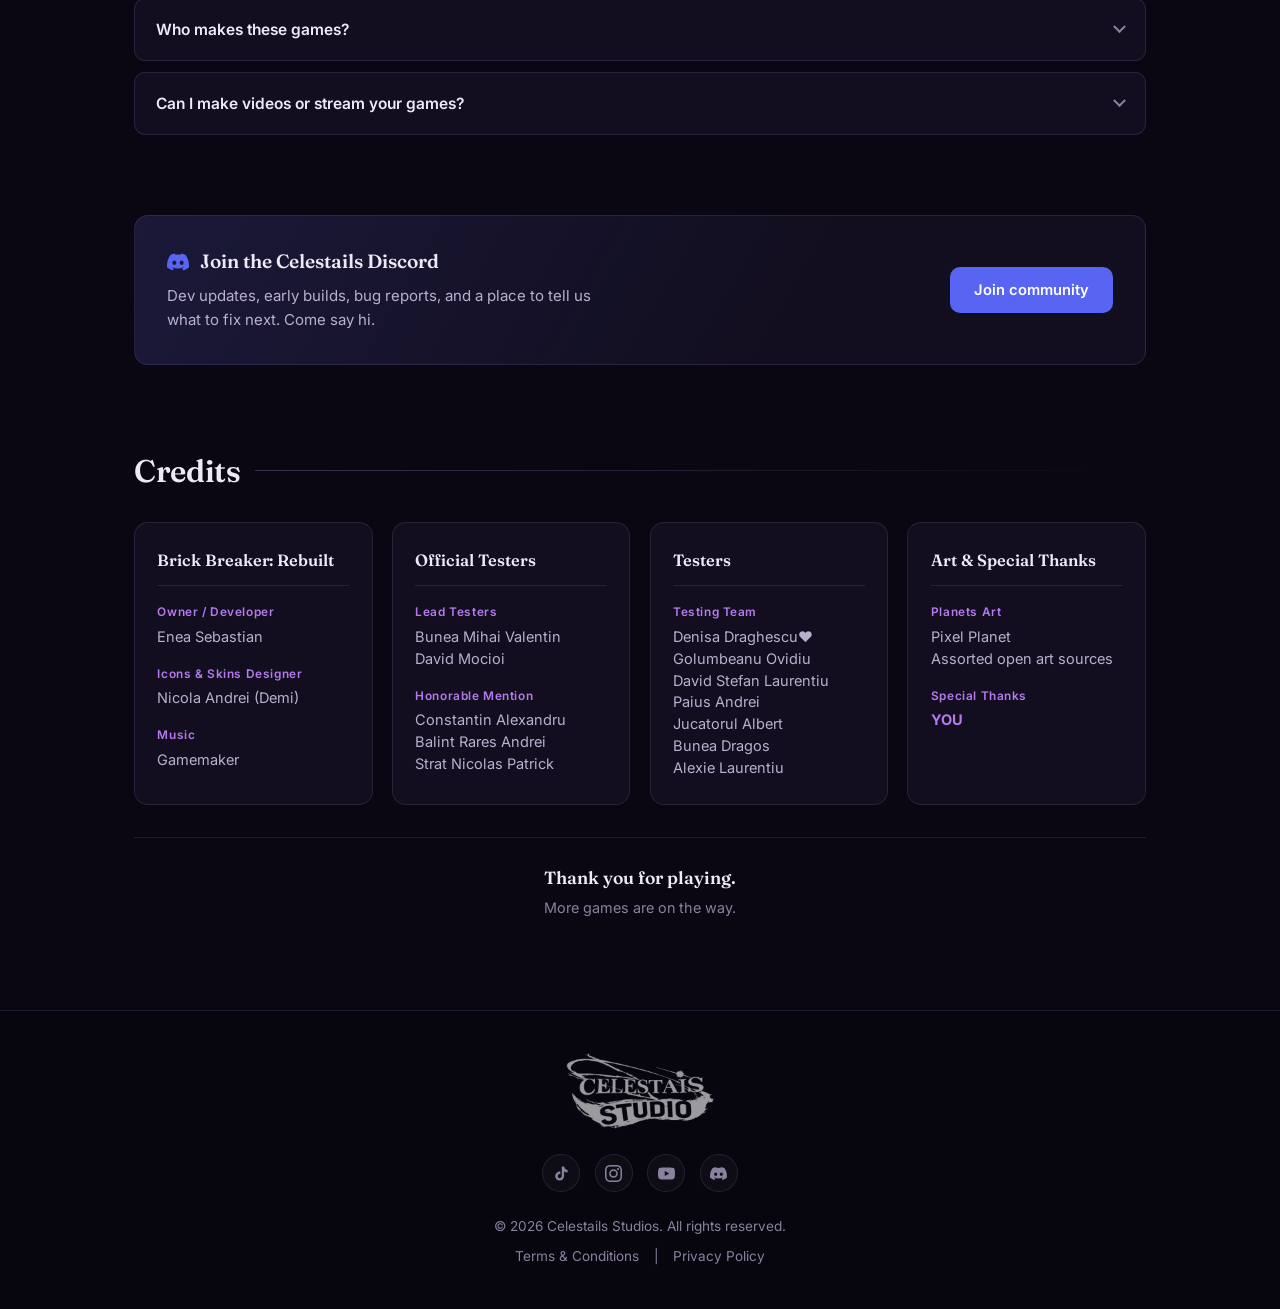
==== commit d31d322a: "Add tester Denisa Draghescu to credit list" ====
--- a/index.html
+++ b/index.html
@@ -285,6 +285,7 @@
                     <h4>Testers</h4>
                     <div class="credit-group">
                         <div class="credit-role">Testing Team</div>
+                        <div class="credit-name">Denisa Draghescu❤</div>
                         <div class="credit-name">Golumbeanu Ovidiu</div>
                         <div class="credit-name">David Stefan Laurentiu</div>
                         <div class="credit-name">Paius Andrei</div>
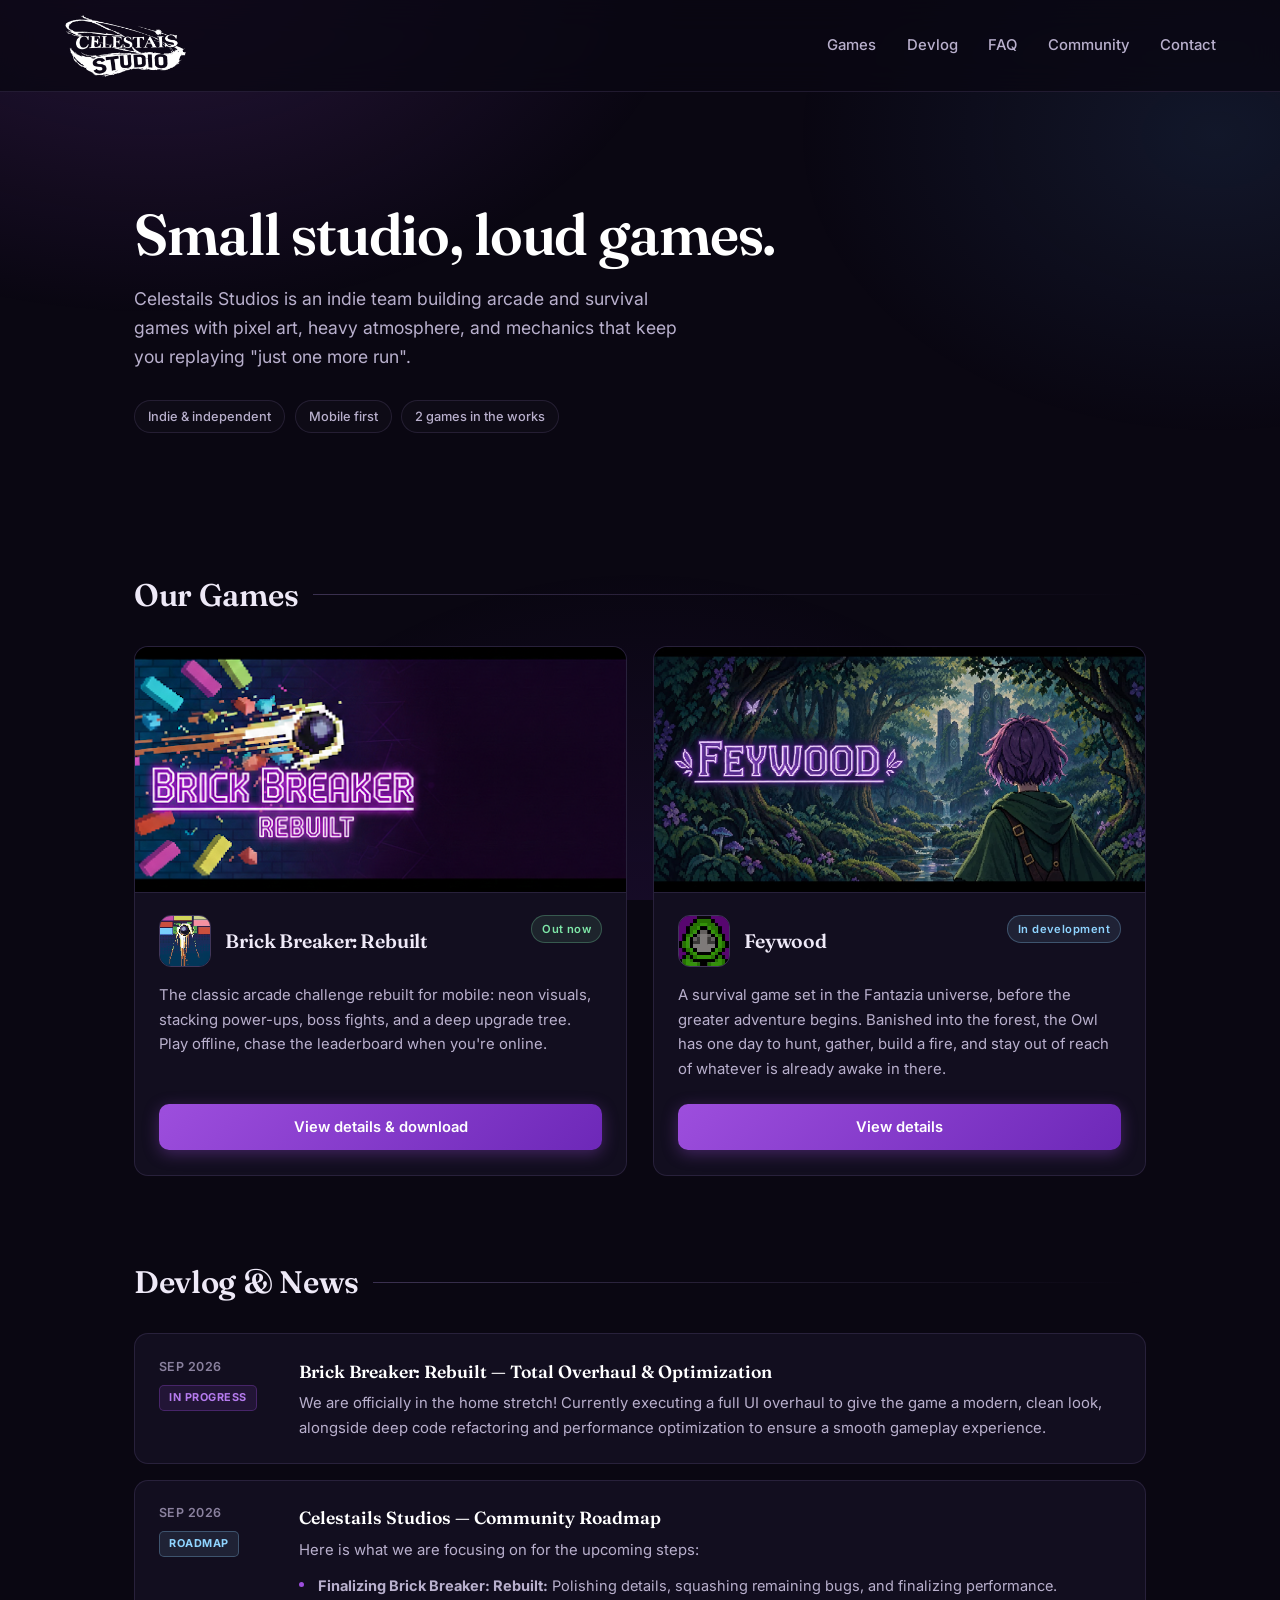
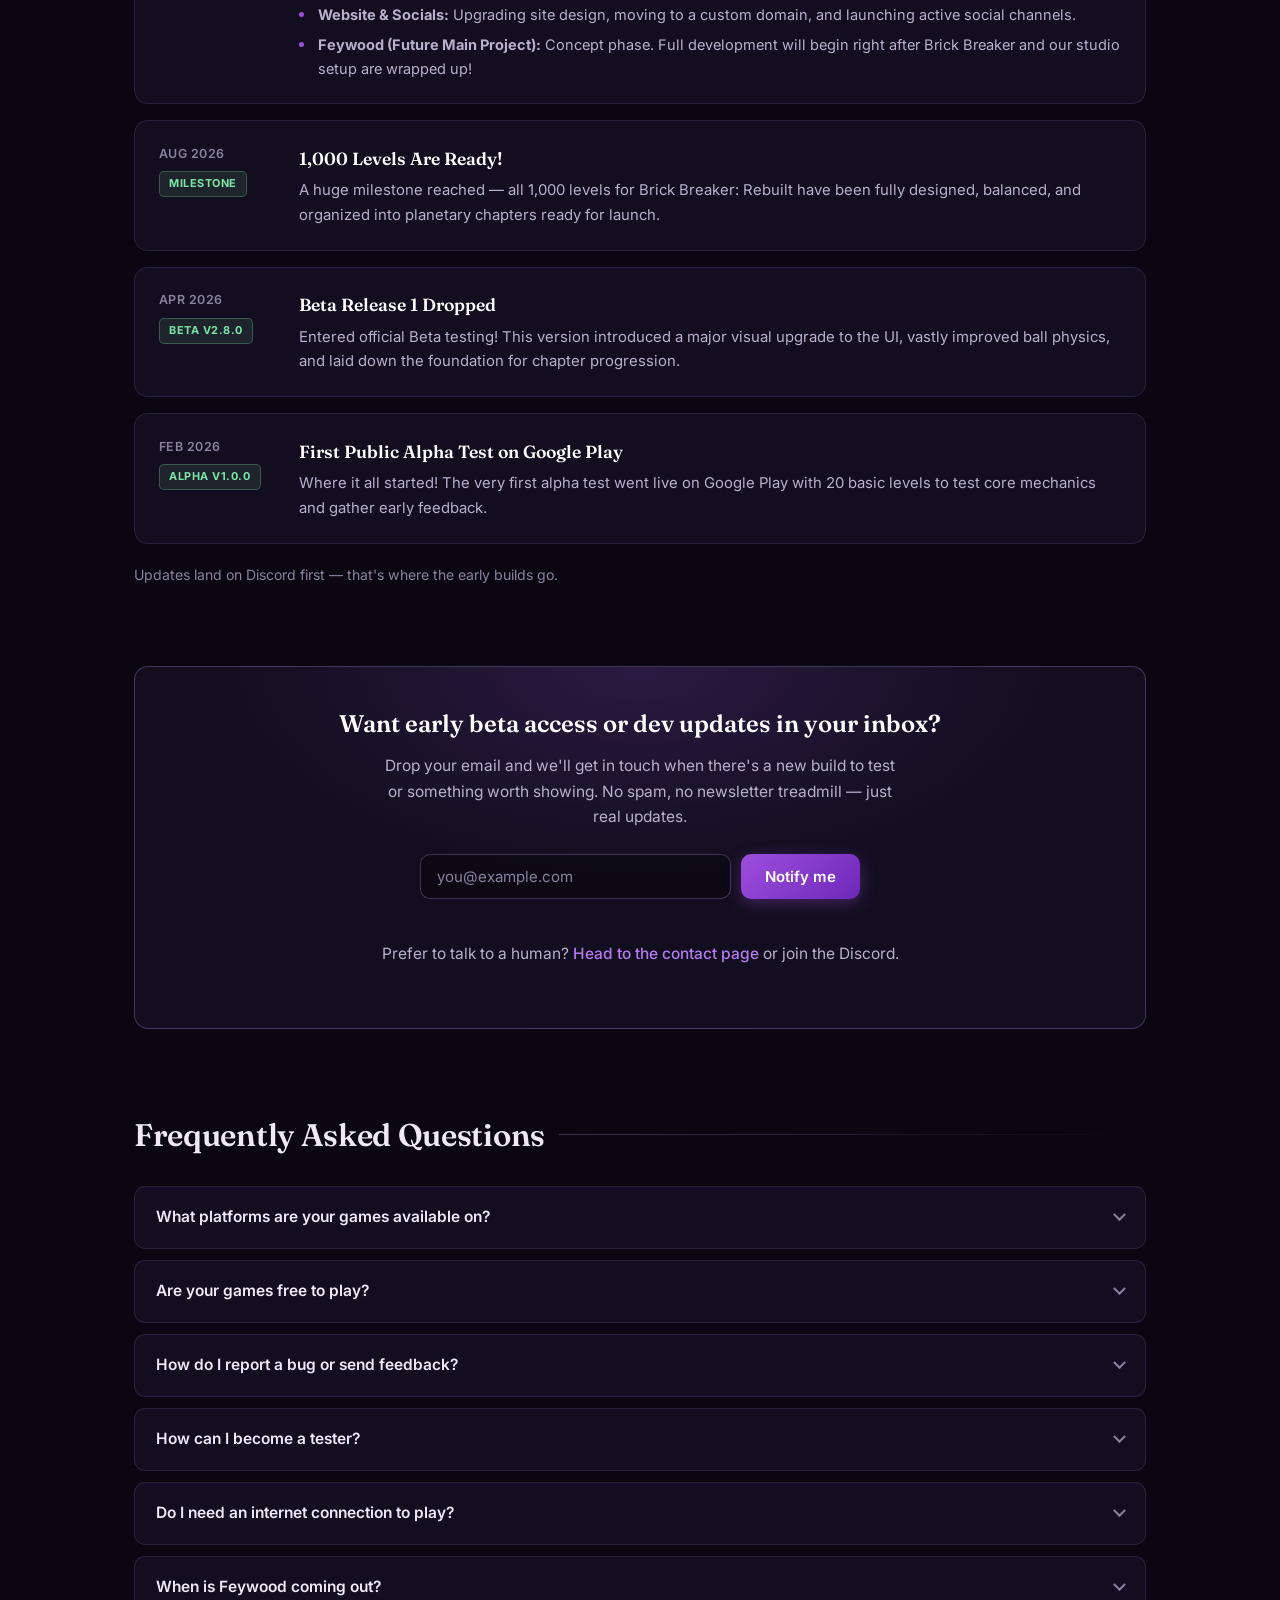
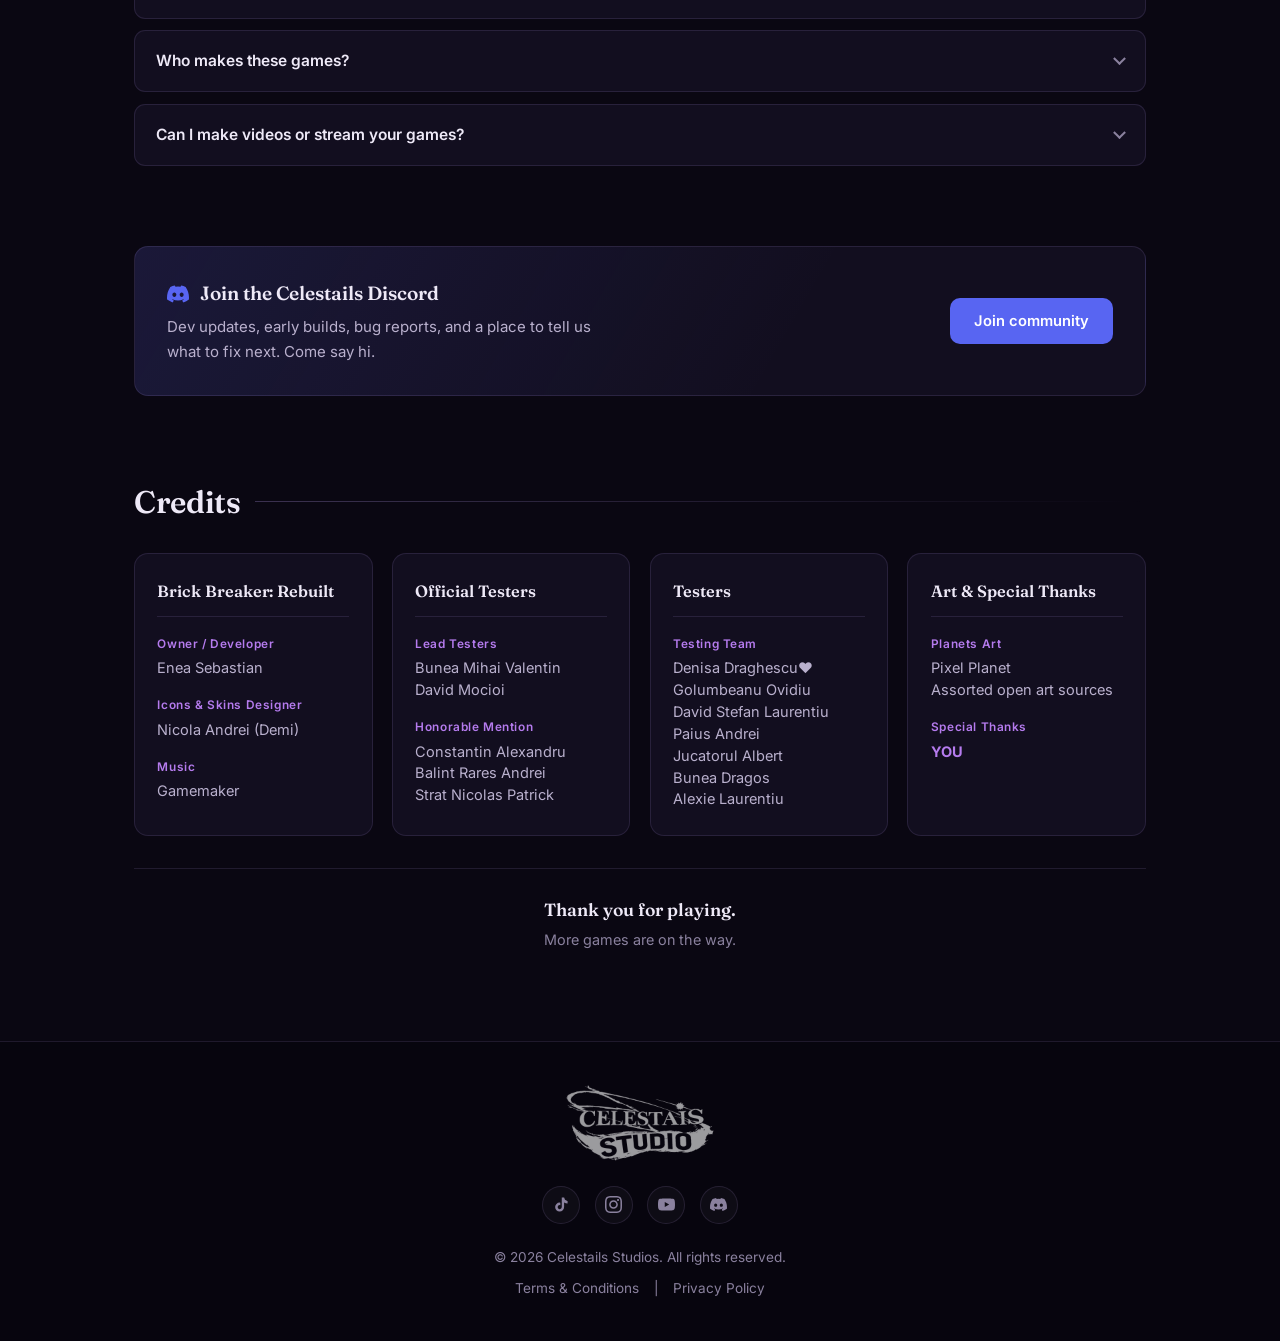
==== commit 56ed6881: "Bug fixes" ====
--- a/index.html
+++ b/index.html
@@ -12,8 +12,7 @@
 
     <header>
         <a href="index.html" class="logo-container">
-            <svg class="logo-star" viewBox="0 0 24 24" aria-hidden="true"><path d="M12 0l2.4 8.2L22 12l-7.6 3.8L12 24l-2.4-8.2L2 12l7.6-3.8z"/></svg>
-            <span class="logo-text">Celestails Studios</span>
+            <img src="assets/celestails-wordmark.png" alt="Celestails Studios" class="logo-img" width="900" height="468">
         </a>
         <nav>
             <a href="index.html#games">Games</a>
--- a/style.css
+++ b/style.css
@@ -97,26 +97,11 @@
     flex-shrink: 0;
 }
 
-/* The wordmark art is wide and short — at nav height it shrinks to an
-   unreadable smudge, so the header sets the name in type instead and the
-   full wordmark runs in the footer where it has room to breathe. */
-.logo-img { display: none; }
-
-.logo-star {
-    width: 17px;
-    height: 17px;
-    flex-shrink: 0;
-    fill: var(--violet-bright);
-    filter: drop-shadow(0 0 7px var(--glow));
-}
-
-.logo-text {
-    font-family: var(--display);
-    font-size: 1.08rem;
-    font-weight: 600;
-    letter-spacing: 0.01em;
-    color: #fff;
-    white-space: nowrap;
+.logo-img {
+    display: block;
+    width: auto;
+    height: 64px;
+    object-fit: contain;
 }
 
 header nav {
